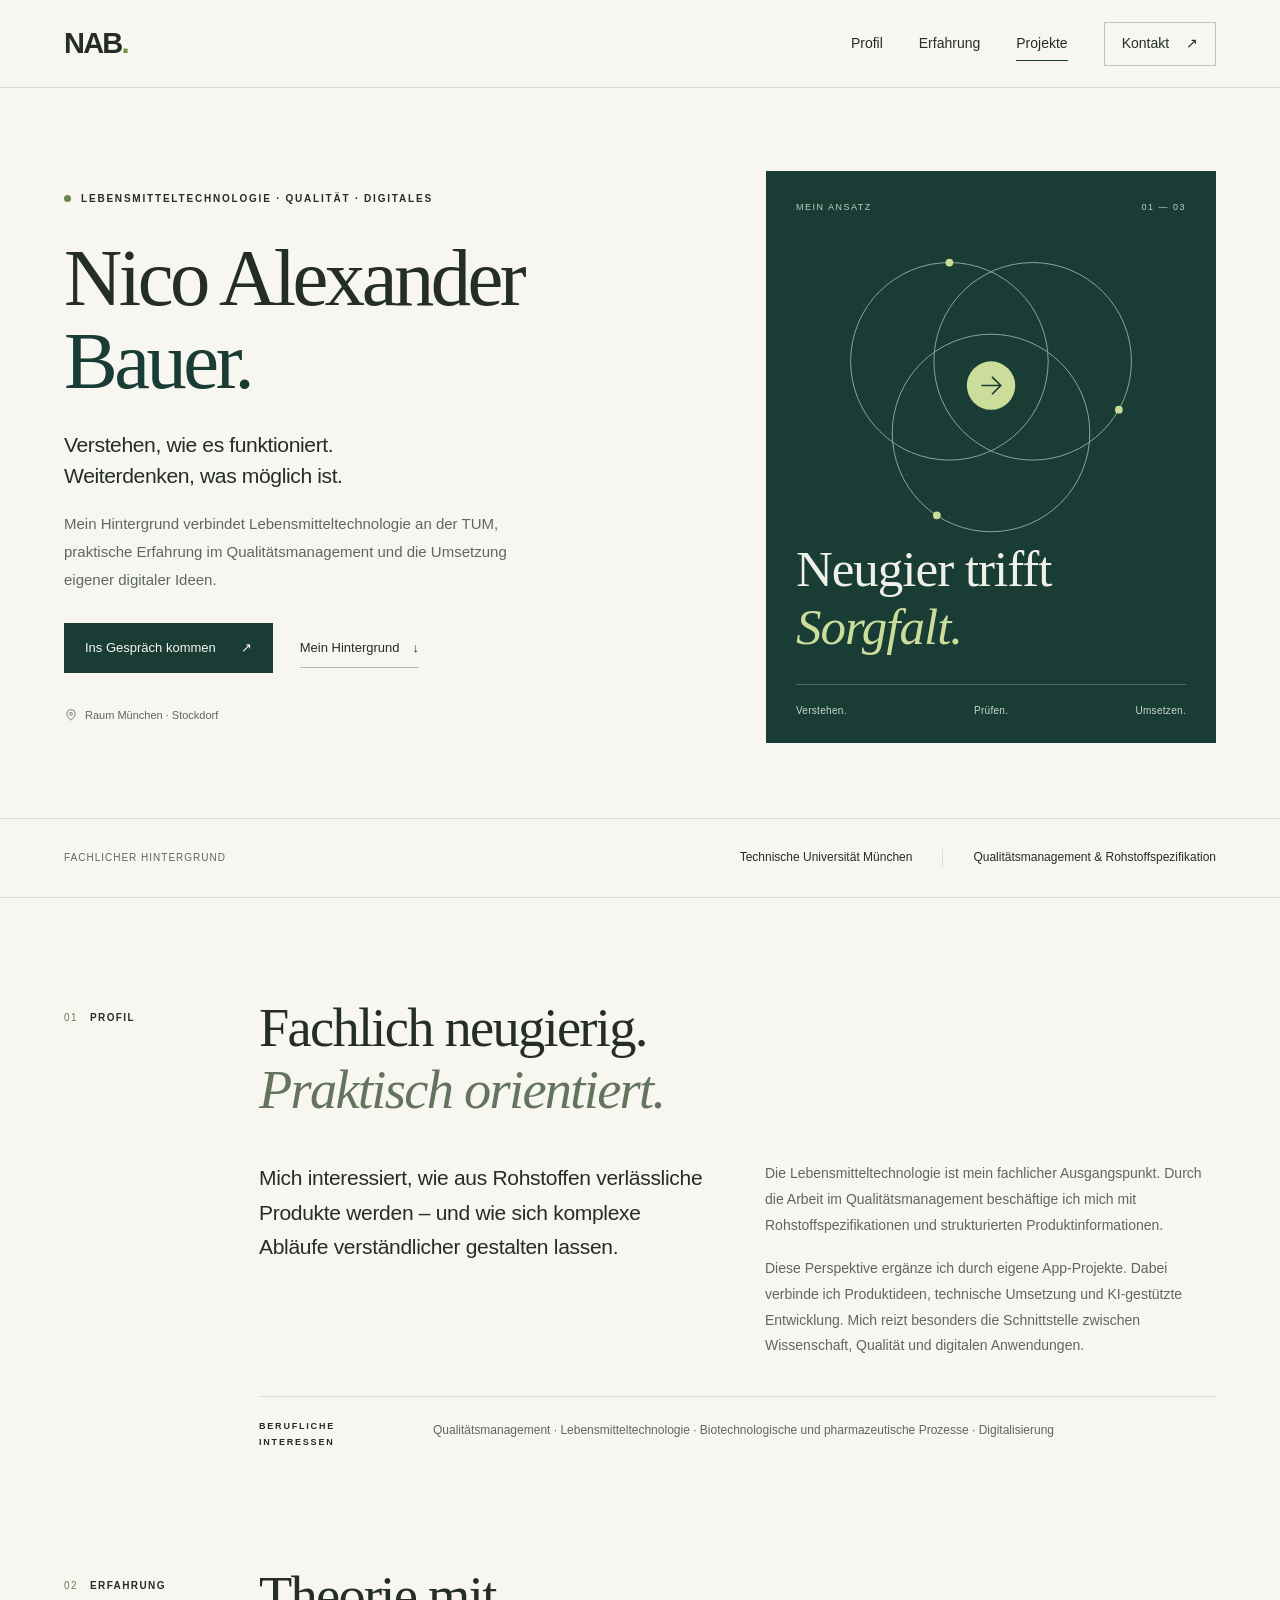
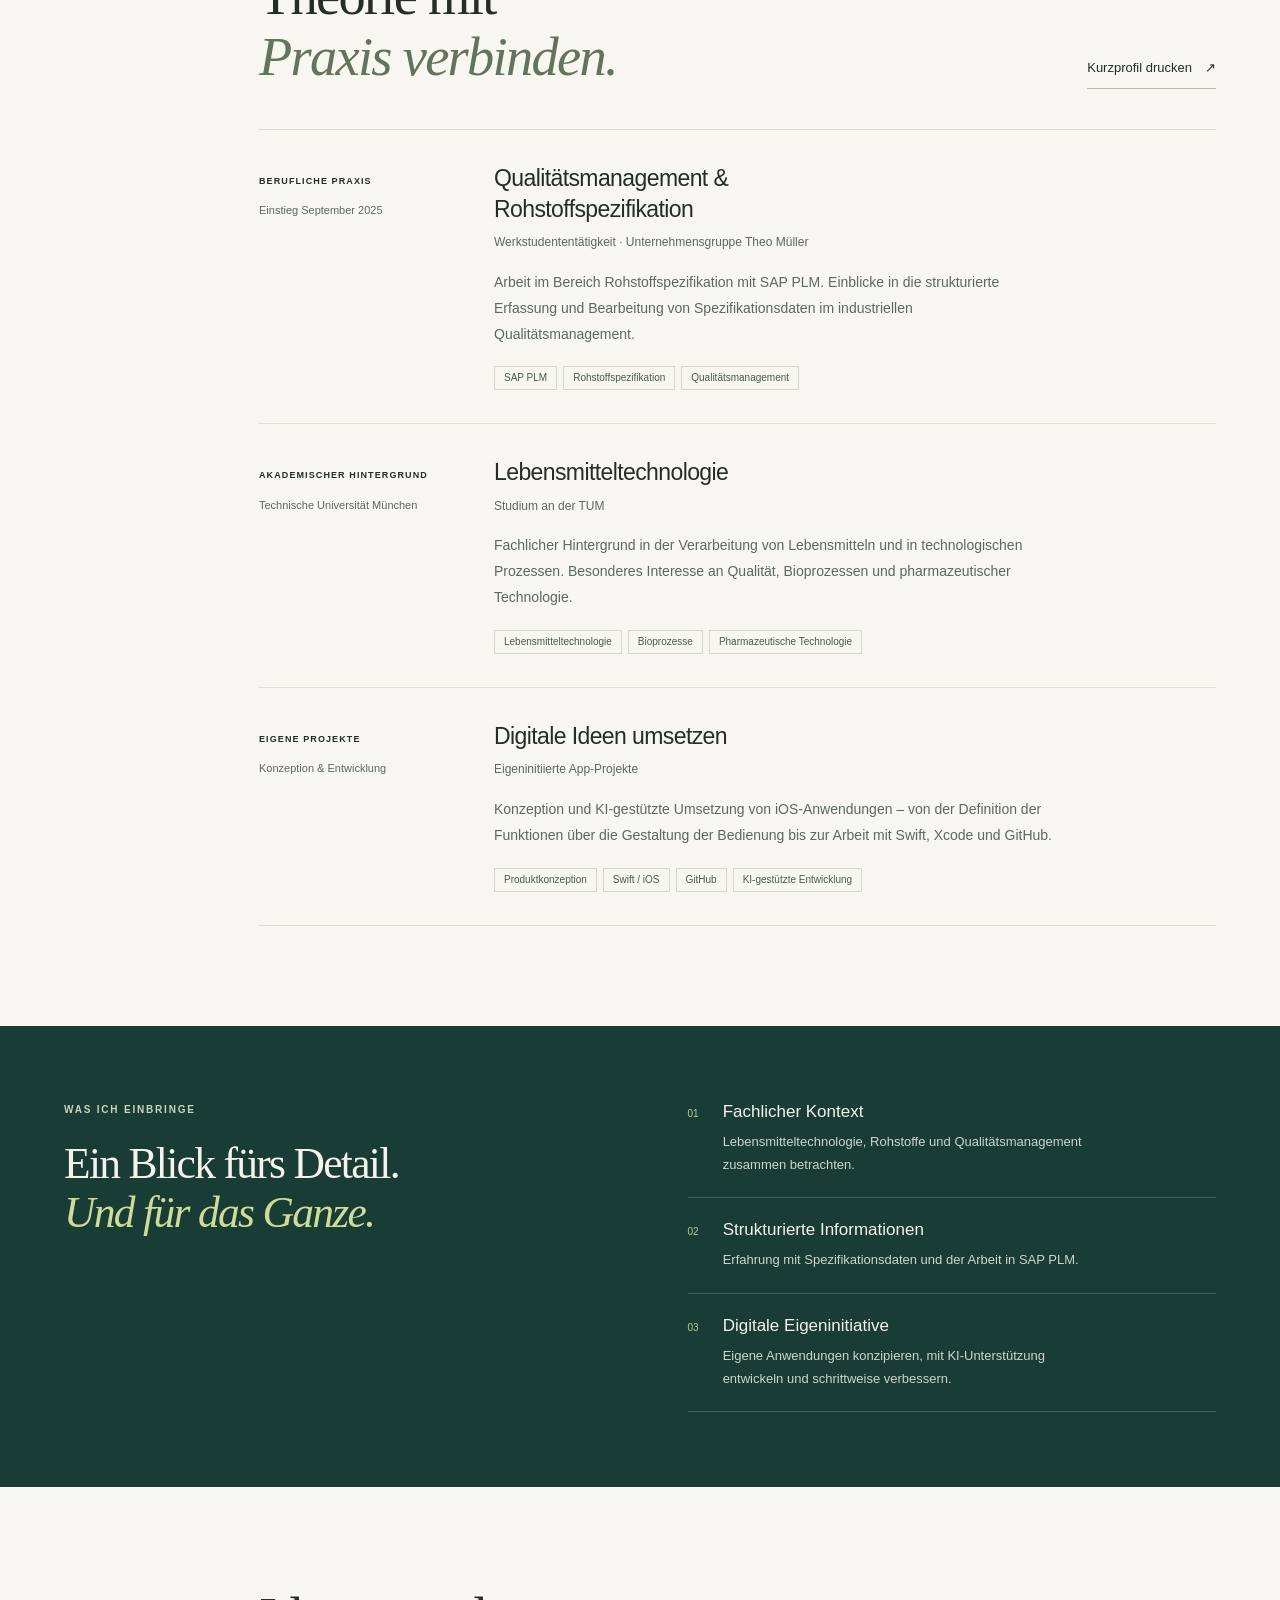
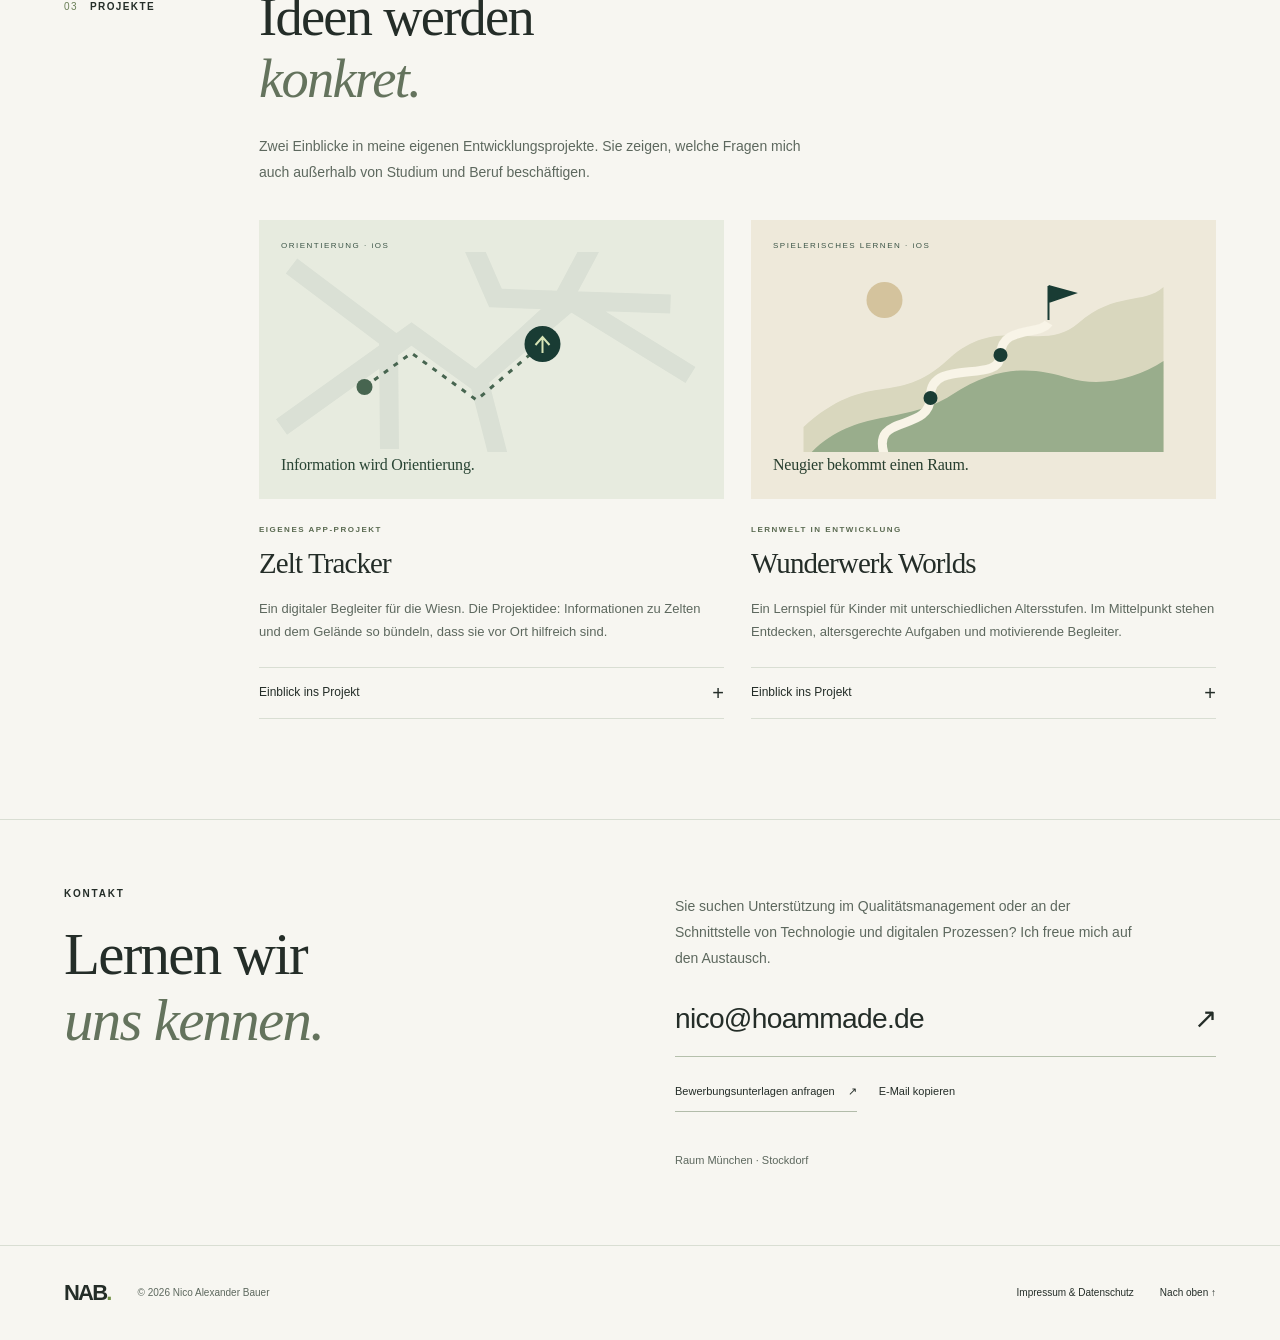
==== index.html @ aa3e0cdb "Publish responsive professional portfolio with custom domain" ====
<!doctype html>
<html lang="de">
<head>
  <meta charset="utf-8">
  <meta name="viewport" content="width=device-width, initial-scale=1">
  <meta name="description" content="Nico Alexander Bauer – Lebensmitteltechnologie, Qualitätsmanagement und digitale Projekte. Berufliches Profil, praktische Erfahrung und Kontakt.">
  <meta name="theme-color" content="#193c34">
  <meta property="og:type" content="website">
  <meta property="og:locale" content="de_DE">
  <meta property="og:title" content="Nico Alexander Bauer | Profil & Projekte">
  <meta property="og:description" content="Lebensmitteltechnologie. Qualität. Digitales. Lernen Sie meinen fachlichen Hintergrund und meine eigenen Projekte kennen.">
  <link rel="canonical" href="https://nico-alexander-bauer.de/">
  <meta property="og:url" content="https://nico-alexander-bauer.de/">
  <meta name="referrer" content="strict-origin-when-cross-origin">
  <title>Nico Alexander Bauer | Profil & Projekte</title>
  <link rel="icon" href="assets/favicon.svg" type="image/svg+xml">
  <link rel="stylesheet" href="styles.css">
  <script src="script.js" defer></script>
</head>
<body>
  <a class="skip-link" href="#inhalt">Zum Inhalt</a>
  <header class="site-header">
    <div class="header-inner wrap">
      <a class="wordmark" href="#start" aria-label="Nico Alexander Bauer – Startseite">NAB<span aria-hidden="true">.</span></a>
      <button class="menu-toggle" type="button" aria-expanded="false" aria-controls="navigation" hidden>Menü <span aria-hidden="true">+</span></button>
      <nav id="navigation" aria-label="Hauptnavigation">
        <a href="#profil">Profil</a>
        <a href="#erfahrung">Erfahrung</a>
        <a href="#projekte">Projekte</a>
        <a class="nav-contact" href="#kontakt">Kontakt <span aria-hidden="true">↗</span></a>
      </nav>
    </div>
  </header>

  <main id="inhalt">
    <section id="start" class="hero wrap" aria-labelledby="hero-title">
      <div class="hero-copy">
        <p class="eyebrow"><span class="status-dot" aria-hidden="true"></span> Lebensmitteltechnologie · Qualität · Digitales</p>
        <h1 id="hero-title">Nico Alexander<br><span>Bauer.</span></h1>
        <p class="hero-lead">Verstehen, wie es funktioniert.<br> Weiterdenken, was möglich ist.</p>
        <p class="hero-description">Mein Hintergrund verbindet Lebensmitteltechnologie an der TUM, praktische Erfahrung im Qualitätsmanagement und die Umsetzung eigener digitaler Ideen.</p>
        <div class="actions">
          <a class="button button-primary" href="#kontakt">Ins Gespräch kommen <span aria-hidden="true">↗</span></a>
          <a class="text-link" href="#erfahrung">Mein Hintergrund <span aria-hidden="true">↓</span></a>
        </div>
        <p class="location"><svg viewBox="0 0 24 24" aria-hidden="true"><path d="M19 10c0 5-7 11-7 11S5 15 5 10a7 7 0 1 1 14 0Z"/><circle cx="12" cy="10" r="2.4"/></svg> Raum München · Stockdorf</p>
      </div>
      <aside class="hero-art" aria-label="Mein Ansatz: verstehen, prüfen, umsetzen">
        <div class="art-top"><span>MEIN ANSATZ</span><span aria-hidden="true">01 — 03</span></div>
        <svg class="orbital" viewBox="0 0 440 360" aria-hidden="true" focusable="false">
          <defs><pattern id="dots" width="22" height="22" patternUnits="userSpaceOnUse"><circle cx="1" cy="1" r=".8" fill="#668076" opacity=".4"/></pattern></defs>
          <rect width="440" height="360" fill="url(#dots)"/>
          <g fill="none" stroke="#8ea99d" stroke-width="1">
            <circle cx="177" cy="148" r="102"/>
            <circle cx="263" cy="148" r="102"/>
            <circle cx="220" cy="222" r="102"/>
          </g>
          <circle cx="220" cy="173" r="25" fill="#cbdc9b"/>
          <path d="M210 173h20m-9-9 9 9-9 9" fill="none" stroke="#193c34" stroke-width="1.7"/>
          <g fill="#cbdc9b"><circle cx="177" cy="46" r="4"/><circle cx="352" cy="198" r="4"/><circle cx="164" cy="307" r="4"/></g>
        </svg>
        <div class="art-title">Neugier trifft<br><em>Sorgfalt.</em></div>
        <div class="art-bottom"><span>Verstehen.</span><span>Prüfen.</span><span>Umsetzen.</span></div>
      </aside>
    </section>

    <div class="context-band">
      <div class="wrap context-inner"><span>Fachlicher Hintergrund</span><p>Technische Universität München</p><span class="band-divider" aria-hidden="true"></span><p>Qualitätsmanagement & Rohstoffspezifikation</p></div>
    </div>

    <section id="profil" class="section wrap profile-section" aria-labelledby="profile-title">
      <div class="section-marker"><span class="section-number">01</span><p>PROFIL</p></div>
      <div class="section-body">
        <h2 id="profile-title">Fachlich neugierig.<br><span class="muted-serif">Praktisch orientiert.</span></h2>
        <div class="profile-columns">
          <p class="large-copy">Mich interessiert, wie aus Rohstoffen verlässliche Produkte werden – und wie sich komplexe Abläufe verständlicher gestalten lassen.</p>
          <div class="body-copy"><p>Die Lebensmitteltechnologie ist mein fachlicher Ausgangspunkt. Durch die Arbeit im Qualitätsmanagement beschäftige ich mich mit Rohstoffspezifikationen und strukturierten Produktinformationen.</p><p>Diese Perspektive ergänze ich durch eigene App-Projekte. Dabei verbinde ich Produktideen, technische Umsetzung und KI-gestützte Entwicklung. Mich reizt besonders die Schnittstelle zwischen Wissenschaft, Qualität und digitalen Anwendungen.</p></div>
        </div>
        <div class="focus-note"><span class="small-label">BERUFLICHE INTERESSEN</span><p>Qualitätsmanagement · Lebensmitteltechnologie · Biotechnologische und pharmazeutische Prozesse · Digitalisierung</p></div>
      </div>
    </section>

    <section id="erfahrung" class="section wrap experience-section" aria-labelledby="experience-title">
      <div class="section-marker"><span class="section-number">02</span><p>ERFAHRUNG</p></div>
      <div class="section-body">
        <div class="section-heading"><h2 id="experience-title">Theorie mit<br><span class="muted-serif">Praxis verbinden.</span></h2><button class="text-link print-trigger" type="button" hidden>Kurzprofil drucken <span aria-hidden="true">↗</span></button></div>
        <div class="experience-list">
          <article class="experience-item">
            <div class="experience-meta"><span class="small-label">BERUFLICHE PRAXIS</span><p>Einstieg September 2025</p></div>
            <div><h3>Qualitätsmanagement &<br class="desktop-break"> Rohstoffspezifikation</h3><p class="organization">Werkstudententätigkeit · Unternehmensgruppe Theo Müller</p><p class="item-copy">Arbeit im Bereich Rohstoffspezifikation mit SAP PLM. Einblicke in die strukturierte Erfassung und Bearbeitung von Spezifikationsdaten im industriellen Qualitätsmanagement.</p><div class="tags"><span>SAP PLM</span><span>Rohstoffspezifikation</span><span>Qualitätsmanagement</span></div></div>
          </article>
          <article class="experience-item">
            <div class="experience-meta"><span class="small-label">AKADEMISCHER HINTERGRUND</span><p>Technische Universität München</p></div>
            <div><h3>Lebensmitteltechnologie</h3><p class="organization">Studium an der TUM</p><p class="item-copy">Fachlicher Hintergrund in der Verarbeitung von Lebensmitteln und in technologischen Prozessen. Besonderes Interesse an Qualität, Bioprozessen und pharmazeutischer Technologie.</p><div class="tags"><span>Lebensmitteltechnologie</span><span>Bioprozesse</span><span>Pharmazeutische Technologie</span></div></div>
          </article>
          <article class="experience-item">
            <div class="experience-meta"><span class="small-label">EIGENE PROJEKTE</span><p>Konzeption & Entwicklung</p></div>
            <div><h3>Digitale Ideen umsetzen</h3><p class="organization">Eigeninitiierte App-Projekte</p><p class="item-copy">Konzeption und KI-gestützte Umsetzung von iOS-Anwendungen – von der Definition der Funktionen über die Gestaltung der Bedienung bis zur Arbeit mit Swift, Xcode und GitHub.</p><div class="tags"><span>Produktkonzeption</span><span>Swift / iOS</span><span>GitHub</span><span>KI-gestützte Entwicklung</span></div></div>
          </article>
        </div>
      </div>
    </section>

    <section class="skills-section" aria-labelledby="skills-title">
      <div class="wrap skills-layout">
        <div><p class="eyebrow light-eyebrow">WAS ICH EINBRINGE</p><h2 id="skills-title">Ein Blick fürs Detail.<br><em>Und für das Ganze.</em></h2></div>
        <div class="skills-list">
          <article><span aria-hidden="true">01</span><div><h3>Fachlicher Kontext</h3><p>Lebensmitteltechnologie, Rohstoffe und Qualitätsmanagement zusammen betrachten.</p></div></article>
          <article><span aria-hidden="true">02</span><div><h3>Strukturierte Informationen</h3><p>Erfahrung mit Spezifikationsdaten und der Arbeit in SAP PLM.</p></div></article>
          <article><span aria-hidden="true">03</span><div><h3>Digitale Eigeninitiative</h3><p>Eigene Anwendungen konzipieren, mit KI-Unterstützung entwickeln und schrittweise verbessern.</p></div></article>
        </div>
      </div>
    </section>

    <section id="projekte" class="section wrap projects-section" aria-labelledby="projects-title">
      <div class="section-marker"><span class="section-number">03</span><p>PROJEKTE</p></div>
      <div class="section-body">
        <h2 id="projects-title">Ideen werden<br><span class="muted-serif">konkret.</span></h2>
        <p class="section-intro">Zwei Einblicke in meine eigenen Entwicklungsprojekte. Sie zeigen, welche Fragen mich auch außerhalb von Studium und Beruf beschäftigen.</p>
        <div class="project-grid">
          <article class="project-card">
            <div class="project-visual wiesn-visual" aria-hidden="true"><div class="visual-label">ORIENTIERUNG · iOS</div><svg viewBox="0 0 360 200" focusable="false"><path d="M-30 175 100 82l65 47 94-80 120 74M-20 14l97 73 1 110M153-25l31 71 175 6M192 224l-25-97 82-75 32-60" fill="none" stroke="#dae0d5" stroke-width="19"/><path d="m53 135 47-34 65 47 66-56" fill="none" stroke="#476550" stroke-width="3" stroke-dasharray="5 7"/><circle cx="53" cy="135" r="8" fill="#476550"/><circle cx="231" cy="92" r="18" fill="#193c34"/><path d="m224 93 7-8 7 8m-7-8v16" fill="none" stroke="#d7e4b6" stroke-width="2"/></svg><span class="visual-caption">Information wird Orientierung.</span></div>
            <div class="project-copy"><p class="small-label">EIGENES APP-PROJEKT</p><h3>Zelt Tracker</h3><p>Ein digitaler Begleiter für die Wiesn. Die Projektidee: Informationen zu Zelten und dem Gelände so bündeln, dass sie vor Ort hilfreich sind.</p><details><summary>Einblick ins Projekt <span aria-hidden="true">+</span></summary><div class="detail-copy"><p><strong>Fragestellung</strong>Wie lassen sich viele ortsbezogene Informationen in einer verständlichen mobilen Oberfläche zusammenführen?</p><p><strong>Mein Beitrag</strong>Produktidee, Funktionskonzeption und KI-gestützte iOS-Entwicklung.</p><p><strong>Schwerpunkte</strong>Informationsstruktur, Karten und nutzerorientierte Bedienung.</p></div></details></div>
          </article>
          <article class="project-card">
            <div class="project-visual worlds-visual" aria-hidden="true"><div class="visual-label">SPIELERISCHES LERNEN · iOS</div><svg viewBox="0 0 360 200" focusable="false"><path d="M0 175C65 116 92 156 144 108s94-5 131-37 65-18 85-36v165H0Z" fill="#d9d7be"/><path d="M0 209c47-56 99-34 148-66s84-27 117-17 69 0 95-17v100Z" fill="#99ad8c"/><path d="M82 206c-18-47 45-23 45-62s70-11 70-41 40-19 48-32" fill="none" stroke="#f8f4e7" stroke-width="9"/><circle cx="127" cy="146" r="7" fill="#193c34"/><circle cx="197" cy="103" r="7" fill="#193c34"/><path d="M245 68V34m0 0 26 7-26 9" fill="#193c34" stroke="#193c34" stroke-width="2"/><circle cx="81" cy="48" r="18" fill="#c3aa75" opacity=".6"/></svg><span class="visual-caption">Neugier bekommt einen Raum.</span></div>
            <div class="project-copy"><p class="small-label">LERNWELT IN ENTWICKLUNG</p><h3>Wunderwerk Worlds</h3><p>Ein Lernspiel für Kinder mit unterschiedlichen Altersstufen. Im Mittelpunkt stehen Entdecken, altersgerechte Aufgaben und motivierende Begleiter.</p><details><summary>Einblick ins Projekt <span aria-hidden="true">+</span></summary><div class="detail-copy"><p><strong>Fragestellung</strong>Wie kann ein digitales Spiel unterschiedliche Lernniveaus berücksichtigen und zum eigenständigen Entdecken anregen?</p><p><strong>Mein Beitrag</strong>Konzeption von Lernwelten und Funktionen sowie KI-gestützte technische Umsetzung.</p><p><strong>Schwerpunkte</strong>Altersvarianten, Spielführung und die Verbindung von Lernen und Interaktion.</p></div></details></div>
          </article>
        </div>
      </div>
    </section>

    <section id="kontakt" class="contact-section wrap" aria-labelledby="contact-title">
      <div class="contact-heading"><p class="eyebrow">KONTAKT</p><h2 id="contact-title">Lernen wir<br><span class="muted-serif">uns kennen.</span></h2></div>
      <div class="contact-copy"><p>Sie suchen Unterstützung im Qualitätsmanagement oder an der Schnittstelle von Technologie und digitalen Prozessen? Ich freue mich auf den Austausch.</p><a class="email-link" href="mailto:nico@hoammade.de">nico@hoammade.de <span aria-hidden="true">↗</span></a><div class="contact-actions"><a class="text-link" href="mailto:nico@hoammade.de?subject=Anfrage%20Bewerbungsunterlagen">Bewerbungsunterlagen anfragen <span aria-hidden="true">↗</span></a><button class="copy-email text-link" type="button" hidden>E-Mail kopieren</button></div><p id="copy-status" class="copy-status" role="status" aria-live="polite"></p><p class="contact-location">Raum München · Stockdorf</p></div>
    </section>
  </main>
  <footer class="site-footer wrap"><a class="wordmark" href="#start" aria-label="Zurück zum Anfang">NAB<span aria-hidden="true">.</span></a><p>© 2026 Nico Alexander Bauer</p><div><a href="kontakt-datenschutz.html">Impressum & Datenschutz</a><a href="#start">Nach oben ↑</a></div></footer>
</body>
</html>
---- styles.css ----
@charset "UTF-8";
:root{--paper:#f7f6f1;--ink:#242d28;--muted:#5d685e;--green:#193c34;--accent:#cbdc9b;--line:#d9ded3;--serif:Georgia,'Times New Roman',serif;--sans:-apple-system,BlinkMacSystemFont,'Segoe UI',Arial,sans-serif;--gutter:clamp(22px,5vw,80px)}
*{box-sizing:border-box}html{scroll-behavior:smooth;scroll-padding-top:105px}body{margin:0;background:var(--paper);color:var(--ink);font-family:var(--sans);line-height:1.65;-webkit-font-smoothing:antialiased}::selection{background:var(--accent);color:var(--green)}a{color:inherit;text-decoration:none}button{font:inherit;color:inherit}button,a,summary{-webkit-tap-highlight-color:transparent}button{cursor:pointer}svg{display:block}p,h1,h2,h3{margin:0}h1,h2,h3{font-weight:400}a:focus-visible,button:focus-visible,summary:focus-visible{outline:3px solid #718c44;outline-offset:6px}button[hidden],[hidden]{display:none!important}.wrap{width:100%;max-width:1360px;margin-inline:auto;padding-inline:var(--gutter)}.skip-link{position:fixed;top:12px;left:12px;z-index:50;background:var(--green);color:white;padding:12px 20px;transform:translateY(-150%)}.skip-link:focus{transform:translateY(0)}.site-header{position:sticky;top:0;z-index:10;background:rgba(247,246,241,.97);border-bottom:1px solid var(--line)}.header-inner{display:flex;justify-content:space-between;align-items:center;min-height:87px;gap:32px}.wordmark{font-size:29px;font-weight:750;letter-spacing:-1.8px;line-height:1}.wordmark span{color:#729145}nav{display:flex;gap:36px;align-items:center;font-size:14px}nav a{padding-block:12px;position:relative}nav a:not(.nav-contact)::after{content:'';position:absolute;bottom:6px;left:0;width:0;height:1px;background:var(--green);transition:width .2s}nav a:hover::after,nav a[aria-current="location"]::after{width:100%}.nav-contact{border:1px solid #bbc6b7;padding:9px 17px;min-height:44px}.nav-contact span{margin-left:13px}.nav-contact:hover{background:#e8ecdf}.menu-toggle{display:none;background:none;border:1px solid var(--line);padding:8px 14px;min-height:44px}.hero{display:grid;grid-template-columns:1.25fr .9fr;align-items:center;gap:clamp(35px,6vw,100px);padding-block:83px 75px}.eyebrow,.small-label{font-size:10px;letter-spacing:1.8px;line-height:1.7;font-weight:600}.eyebrow{display:flex;align-items:center;gap:10px;text-transform:uppercase}.status-dot{width:7px;height:7px;background:#6c864e;border-radius:50%;flex-shrink:0}h1{font-family:var(--serif);font-size:clamp(57px,6.3vw,86px);line-height:1.02;letter-spacing:-3.5px;margin-top:30px}h1>span{color:var(--green)}.hero-lead{font-size:clamp(19px,1.65vw,23px);font-weight:500;line-height:1.5;margin-top:27px;letter-spacing:-.4px}.hero-description{max-width:465px;font-size:15px;line-height:1.85;color:var(--muted);margin-top:18px}.actions{display:flex;align-items:center;gap:27px;flex-wrap:wrap;margin-top:30px}.button{min-height:49px;display:inline-flex;align-items:center;justify-content:space-between;gap:25px;padding:13px 20px;font-size:13px;font-weight:500;transition:background .2s}.button-primary{background:var(--green);color:var(--paper);border:1px solid var(--green)}.button-primary:hover{background:#295247}.text-link{display:inline-flex;align-items:center;gap:13px;border:0;border-bottom:1px solid #b2bcaa;background:none;padding:8px 0;font-size:13px;line-height:1.55;text-align:left;min-height:40px}.text-link:hover{border-color:var(--green)}.location{font-size:11px;color:var(--muted);display:flex;gap:7px;align-items:center;margin-top:33px}.location svg{width:14px;height:14px;fill:none;stroke:currentColor;stroke-width:1.4}.hero-art{background:var(--green);color:#eff0e7;min-height:510px;position:relative;padding:29px 30px 24px;overflow:hidden}.art-top,.art-bottom{display:flex;justify-content:space-between;font-size:9px;letter-spacing:1.5px}.art-top{color:#c4d1c4}.orbital{width:calc(100% + 36px);margin:3px -18px -25px}.art-title{font-family:var(--serif);font-size:clamp(36px,4vw,51px);line-height:1.13;letter-spacing:-1px;position:relative}.art-title em{font-weight:400;color:var(--accent)}.art-bottom{border-top:1px solid #547064;margin-top:27px;padding-top:18px;letter-spacing:.3px;font-size:10px;color:#ccd8cb}.context-band{border-block:1px solid var(--line)}.context-inner{display:flex;align-items:center;gap:30px;min-height:78px;font-size:12px}.context-inner>span:first-child{font-size:10px;text-transform:uppercase;letter-spacing:1px;color:var(--muted);margin-right:auto}.context-inner>p{font-weight:500}.band-divider{width:1px;height:18px;background:var(--line)}.section{display:grid;grid-template-columns:160px 1fr;gap:35px;padding-block:100px}.section-marker{display:flex;align-items:flex-start;gap:12px;font-size:10px;letter-spacing:1.4px;padding-top:12px}.section-number{color:#6a7f57}.section-marker p{font-weight:600}h2{font-family:var(--serif);font-size:clamp(36px,4.25vw,55px);line-height:1.13;letter-spacing:-1.7px}.muted-serif{color:#64735d;font-style:italic}.profile-columns{display:grid;grid-template-columns:1fr 1fr;gap:55px;margin-top:40px}.large-copy{font-size:21px;line-height:1.65;letter-spacing:-.3px}.body-copy,.item-copy{color:var(--muted);font-size:14px;line-height:1.85}.body-copy p+p{margin-top:17px}.focus-note{border-top:1px solid var(--line);margin-top:37px;padding-top:22px;display:grid;grid-template-columns:150px 1fr;gap:24px}.focus-note .small-label{font-size:9px}.focus-note>p{color:var(--muted);font-size:12px;line-height:1.9}.experience-section{padding-top:16px}.section-heading{display:flex;align-items:flex-end;justify-content:space-between;gap:25px}.print-trigger{flex-shrink:0}.experience-list{margin-top:40px;border-top:1px solid var(--line)}.experience-item{display:grid;grid-template-columns:200px 1fr;gap:35px;border-bottom:1px solid var(--line);padding:33px 0}.experience-meta{padding-top:3px}.experience-meta .small-label{font-size:9px;letter-spacing:1.1px}.experience-meta>p{font-size:11px;color:var(--muted);margin-top:9px;line-height:1.8;max-width:180px}h3{font-size:23px;letter-spacing:-.6px;line-height:1.35}.organization{font-size:12px;margin-top:8px;color:var(--muted)}.item-copy{margin-top:17px;max-width:560px}.tags{display:flex;flex-wrap:wrap;gap:6px;margin-top:19px}.tags>span{font-size:10px;padding:3px 9px;border:1px solid #d3dacb;color:#485c46;line-height:1.6}.skills-section{background:var(--green);color:#f4f3ec;padding-block:75px}.skills-layout{display:grid;grid-template-columns:1fr 1fr;gap:95px;align-items:start}.light-eyebrow{color:#c8d4be}.skills-section h2{font-size:clamp(32px,3.4vw,45px);margin-top:21px}.skills-section h2 em{color:var(--accent)}.skills-list article{display:flex;gap:24px;padding:21px 0;border-bottom:1px solid #456358}.skills-list article:first-child{padding-top:0}.skills-list article>span{font-size:10px;color:#b7cba0;padding-top:5px}.skills-list h3{font-size:17px;letter-spacing:0}.skills-list p{color:#ccd6cc;font-size:13px;line-height:1.8;margin-top:6px;max-width:380px}.section-intro{max-width:560px;color:var(--muted);font-size:14px;margin-top:24px;line-height:1.8}.project-grid{display:grid;grid-template-columns:1fr 1fr;gap:27px;margin-top:35px;align-items:start}.project-card{min-width:0}.project-visual{position:relative;min-height:262px;overflow:hidden;background:#e7ebdf;padding-top:19px}.visual-label{font-size:8px;letter-spacing:1.5px;color:#3c5547;margin-inline:22px}.project-visual svg{width:100%;height:200px}.visual-caption{display:block;font-family:var(--serif);font-size:16px;letter-spacing:-.2px;margin:0 22px 21px;color:#294534;position:relative}.worlds-visual{background:#eee9da}.worlds-visual .visual-caption{color:#273e2e}.project-copy{padding-top:24px}.project-copy .small-label{font-size:8px;letter-spacing:1.5px;color:#5a6a51}.project-copy h3{font-family:var(--serif);font-size:29px;letter-spacing:-.9px;margin-top:7px}.project-copy>p:not(.small-label){font-size:13px;color:var(--muted);line-height:1.8;margin-top:14px}.project-copy details{margin-top:23px;border-block:1px solid var(--line)}summary{display:flex;align-items:center;justify-content:space-between;gap:14px;padding:15px 0;font-size:12px;cursor:pointer;list-style:none;min-height:49px}summary::-webkit-details-marker{display:none}summary span{font-size:20px;font-weight:300;line-height:1}details[open] summary span{transform:rotate(45deg)}.detail-copy{font-size:12px;color:var(--muted);line-height:1.8;padding:1px 0 17px}.detail-copy p+p{margin-top:13px}.detail-copy strong{display:block;color:var(--ink);font-weight:500}.contact-section{display:grid;grid-template-columns:1fr 1fr;gap:70px;padding-block:65px 76px;border-top:1px solid var(--line)}.contact-heading h2{margin-top:20px;font-size:clamp(42px,4.6vw,62px)}.contact-copy{padding-top:9px;min-width:0}.contact-copy>p:first-child{max-width:460px;font-size:14px;color:var(--muted);line-height:1.85}.email-link{display:flex;align-items:center;justify-content:space-between;gap:18px;font-size:clamp(19px,2.2vw,29px);letter-spacing:-.7px;border-bottom:1px solid #b5c0ac;margin-top:25px;padding-bottom:13px;overflow-wrap:anywhere}.email-link:hover{color:#557140}.contact-actions{display:flex;align-items:center;gap:22px;flex-wrap:wrap;margin-top:15px}.contact-actions .text-link{font-size:11px}.copy-email{border-bottom-color:transparent}.copy-status{font-size:11px;color:var(--green);min-height:19px;margin-top:7px}.contact-location{font-size:11px;color:var(--muted);margin-top:13px}.site-footer{border-top:1px solid var(--line);min-height:95px;display:flex;align-items:center;gap:27px}.site-footer .wordmark{font-size:22px}.site-footer>p{font-size:10px;color:var(--muted)}.site-footer>div{display:flex;gap:26px;margin-left:auto;font-size:10px}.site-footer a:not(.wordmark){padding-block:13px}.site-footer a:hover{text-decoration:underline}.legal-page{max-width:840px;margin-inline:auto;padding:70px var(--gutter) 90px}.legal-page .back-link{font-size:13px;display:inline-block;margin-bottom:30px;border-bottom:1px solid var(--line)}.legal-page h1{font-size:clamp(39px,5vw,62px);margin-top:0;letter-spacing:-1.9px}.legal-page h2{font-family:var(--sans);font-size:21px;letter-spacing:-.4px;line-height:1.5;margin-top:38px}.legal-page p,.legal-page li{font-size:14px;color:var(--muted);margin-top:14px;line-height:1.8}.legal-page a:not(.back-link){text-decoration:underline;text-underline-offset:3px;overflow-wrap:anywhere}.legal-page ul{padding-left:20px}.legal-page .legal-date{font-size:11px;margin-top:20px}
@media(min-width:1440px){.hero{padding-block:100px 90px}.hero-art{min-height:550px}.orbital{max-height:325px;margin-bottom:-5px}}
@media(max-width:1050px){.section{grid-template-columns:105px 1fr;gap:25px}.hero{gap:35px;padding-block:60px}.hero-art{min-height:470px;padding-inline:23px}.hero h1{font-size:66px}.hero .eyebrow{font-size:8px;letter-spacing:1.1px}.hero-description{font-size:14px}.actions{gap:18px}.actions .button{font-size:12px;padding-inline:15px;gap:18px}.actions .text-link{font-size:12px}.art-title{margin-top:8px}.profile-columns{gap:32px}.experience-item{grid-template-columns:155px 1fr;gap:25px}.skills-layout{gap:50px}.context-inner{gap:22px}.context-inner>span:first-child{max-width:110px}.contact-section{gap:45px}}
@media(max-width:760px){html{scroll-padding-top:88px}.header-inner{min-height:73px}.wordmark{font-size:26px}nav{gap:20px;font-size:12px}.nav-contact{padding:7px 12px}.hero{grid-template-columns:1fr;gap:36px;padding-block:43px}.hero h1{font-size:clamp(54px,10vw,76px);letter-spacing:-2.6px;margin-top:26px}.hero .eyebrow{font-size:9px;letter-spacing:1.3px}.hero-description{max-width:540px}.hero-art{min-height:0;padding:24px 26px 22px;display:grid;grid-template-columns:1fr 1fr;grid-template-areas:'top top' 'title graphic' 'bottom bottom';column-gap:20px;align-items:center}.art-top{grid-area:top}.orbital{grid-area:graphic;margin:0 -20px 0 0;width:100%;min-width:0;max-height:230px}.art-title{grid-area:title;font-size:clamp(32px,6vw,43px);margin:0}.art-bottom{grid-area:bottom;margin-top:5px}.context-inner{flex-wrap:wrap;gap:7px 14px;padding-block:20px;font-size:11px}.context-inner>span:first-child{flex-basis:100%;max-width:none;margin-bottom:5px;font-size:9px}.context-inner .band-divider{height:14px}.section{grid-template-columns:1fr;gap:21px;padding-block:62px}.section-marker{padding:0;font-size:9px}.section h2{font-size:40px}.profile-columns{gap:24px;margin-top:28px}.large-copy{font-size:19px}.body-copy{font-size:13px}.focus-note{grid-template-columns:1fr;gap:10px;margin-top:28px}.experience-section{padding-top:0}.experience-item{grid-template-columns:155px 1fr;gap:25px}.section-heading{align-items:center}.section-heading .text-link{font-size:11px}.skills-section{padding-block:51px}.skills-layout{grid-template-columns:1fr;gap:35px}.skills-section h2{font-size:36px}.skills-list p{max-width:none}.skills-list article{padding:17px 0}.project-grid{gap:23px}.project-visual{min-height:230px}.project-visual svg{height:170px}.visual-caption{font-size:14px;margin-inline:17px}.visual-label{font-size:7px;margin-inline:17px}.project-copy h3{font-size:26px}.contact-section{padding-block:49px;gap:35px;grid-template-columns:1fr}.contact-heading h2{font-size:48px}.email-link{font-size:27px;max-width:500px}.site-footer{flex-wrap:wrap;gap:12px 21px;padding-block:24px}.site-footer>div{margin-left:auto;gap:20px}.site-footer>p{font-size:9px}}
@media(max-width:520px){.header-inner{flex-wrap:wrap;gap:0}.js .menu-toggle{display:inline-flex;align-items:center;gap:17px}.js nav{display:none}.js nav.is-open{display:flex}nav{flex-basis:100%;justify-content:space-between;gap:15px;padding:0 0 16px}.js nav.is-open{padding-top:8px}.hero .eyebrow{font-size:8px;letter-spacing:1px;gap:7px}.hero h1{font-size:clamp(46px,10.6vw,58px)}.hero-lead{font-size:19px;margin-top:24px}.actions{gap:18px}.hero-description{font-size:14px;line-height:1.8}.hero-art{padding:22px 21px 19px;column-gap:8px}.art-title{font-size:33px}.orbital{width:calc(100% + 12px);margin-right:-12px;height:180px}.art-top{font-size:8px}.art-bottom{font-size:9px}.location{margin-top:25px}.context-inner{gap:7px}.context-inner .band-divider{display:none}.context-inner>p{flex-basis:100%}.profile-columns{grid-template-columns:1fr}.large-copy{font-size:20px}.section h2{font-size:38px}.experience-item{grid-template-columns:1fr;gap:18px;padding-block:28px}.experience-meta{display:flex;justify-content:space-between;gap:20px;align-items:flex-start}.experience-meta .small-label{max-width:150px;font-size:8px}.experience-meta>p{margin-top:0;font-size:10px;max-width:150px;text-align:right}.experience-item h3{font-size:23px}.section-heading{flex-wrap:wrap;gap:13px}.experience-list{margin-top:25px}.desktop-break{display:none}.organization{font-size:11px}.item-copy{font-size:13px}.skills-section h2{font-size:33px}.project-grid{grid-template-columns:1fr;gap:40px}.project-visual{min-height:245px}.project-visual svg{height:185px}.visual-label{font-size:8px}.visual-caption{font-size:16px}.project-copy h3{font-size:30px}.contact-heading h2{font-size:45px}.email-link{font-size:clamp(21px,5.4vw,27px)}.contact-actions{gap:10px 22px}.site-footer>div{flex-basis:100%;margin-left:0;justify-content:space-between}.legal-page{padding-top:40px}.legal-page h1{font-size:39px}.legal-page h2{font-size:20px}}
@media(prefers-reduced-motion:reduce){html{scroll-behavior:auto}*,*::before,*::after{transition:none!important;animation:none!important}}
@media print{@page{size:A4;margin:14mm}html{scroll-behavior:auto}body{background:white;color:#151f1a;font-size:10pt}.site-header,.hero-art,.context-band,.actions,.section-marker,.skills-section,.projects-section,.print-trigger,.copy-email,.copy-status,.contact-actions,.site-footer,.skip-link{display:none!important}.wrap{max-width:none;padding:0}.hero{display:block;padding:0 0 6mm}.eyebrow{font-size:7pt}.hero h1{font-size:32pt;line-height:1.05;margin-top:4mm;letter-spacing:-1pt}.hero h1 br{display:none}.hero h1>span{margin-left:8pt}.hero-lead{font-size:13pt;margin-top:4mm}.hero-lead br{display:none}.hero-description{font-size:9pt;max-width:none;line-height:1.5;margin-top:2mm}.location{font-size:8pt;margin-top:3mm}.section{display:block;padding:4mm 0}.section h2{font-size:18pt;line-height:1.2;letter-spacing:-.5pt}.section h2 br{display:none}.section h2 .muted-serif{margin-left:4pt}.profile-columns{display:block;margin-top:3mm}.large-copy{font-size:10pt;line-height:1.5}.body-copy,.focus-note{display:none}.experience-list{margin-top:4mm}.experience-item{grid-template-columns:38mm 1fr;gap:7mm;padding:4mm 0;break-inside:avoid}.experience-meta .small-label{font-size:6pt}.experience-meta>p,.organization{font-size:8pt}.experience-item h3{font-size:13pt;line-height:1.25}.item-copy{font-size:8.5pt;line-height:1.5;margin-top:2mm}.tags{margin-top:2mm;gap:4px}.tags>span{font-size:6.5pt;padding:1px 5px}.desktop-break{display:none}.contact-section{display:block;padding:5mm 0 0;border-top:0}.contact-heading{display:none}.contact-copy{padding:0}.contact-copy>p:first-child,.contact-location{display:none}.email-link{display:inline;font-size:12pt;margin:0;padding:0;border:0}.email-link span{display:none}.legal-page{max-width:none;padding:0}.legal-page .back-link{display:none}.legal-page h1{font-size:24pt}.legal-page h2{font-size:14pt;margin-top:6mm}.legal-page p,.legal-page li{font-size:10pt}}
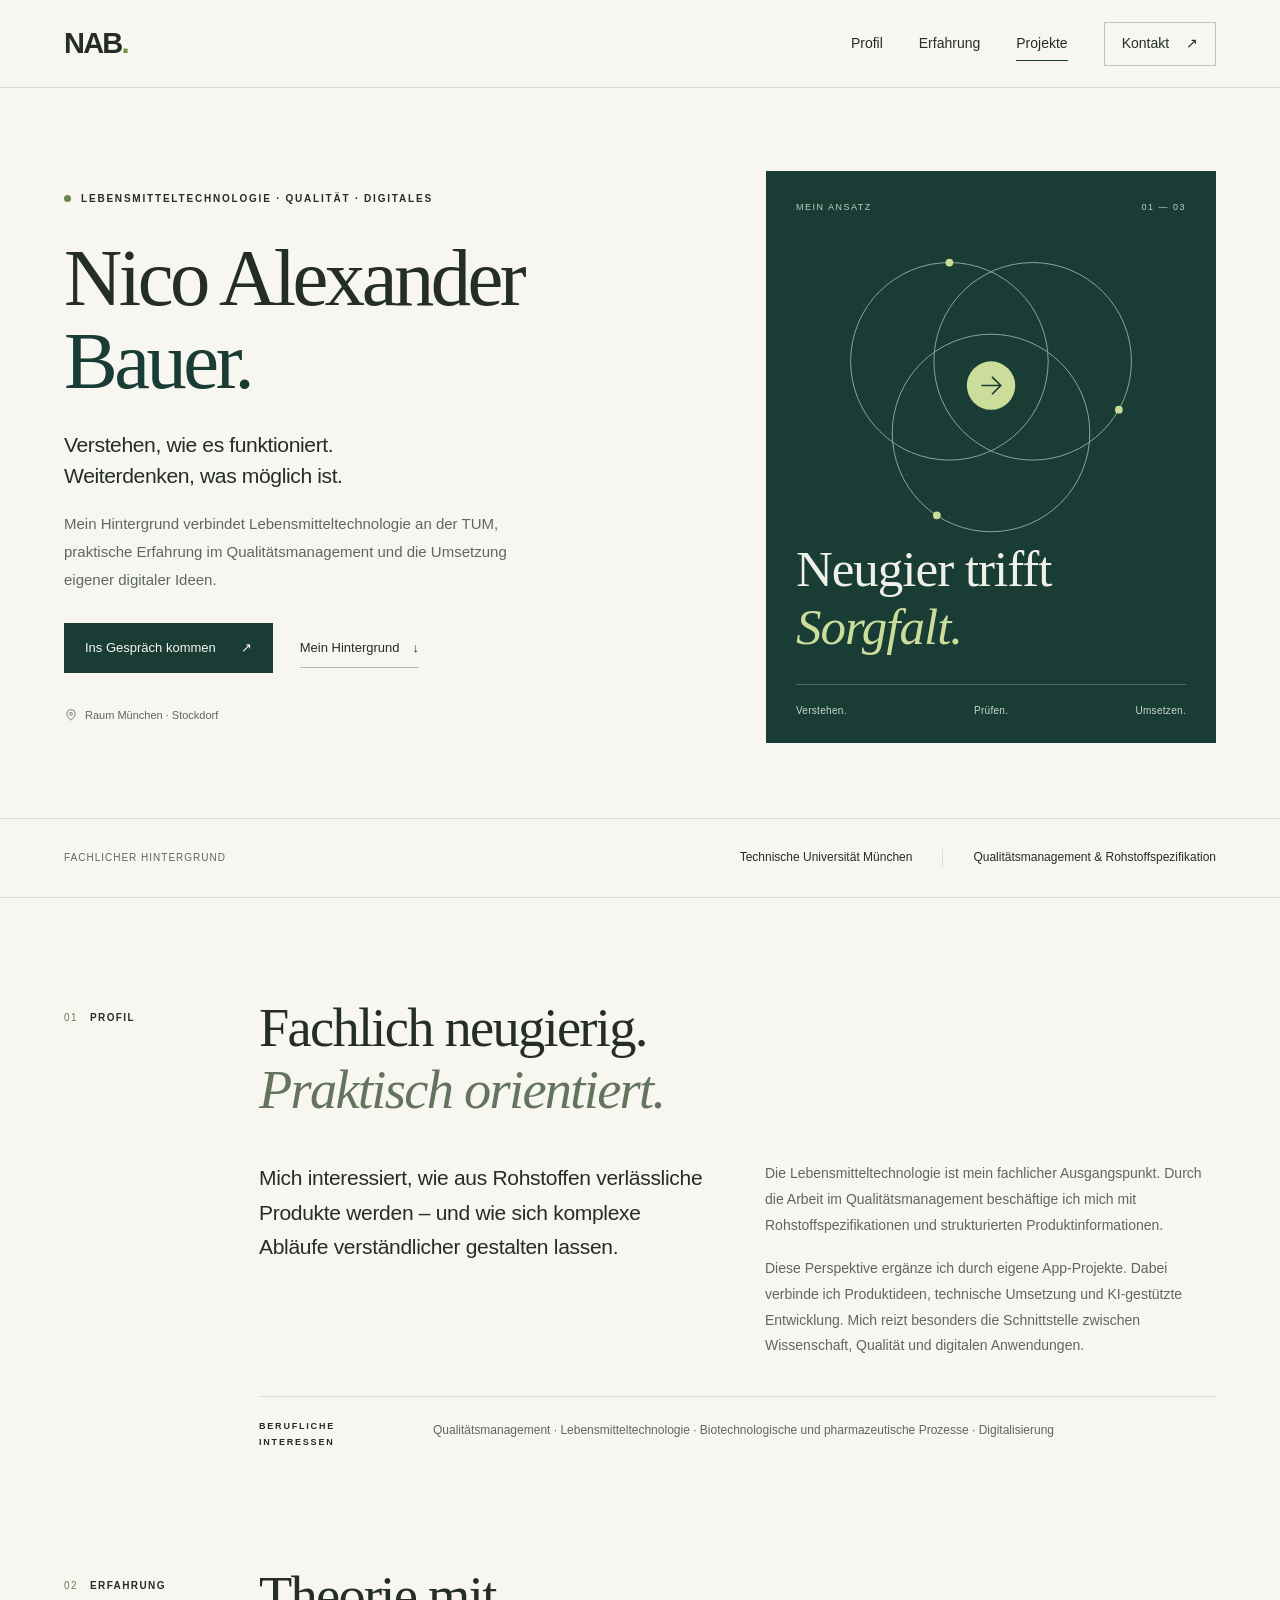
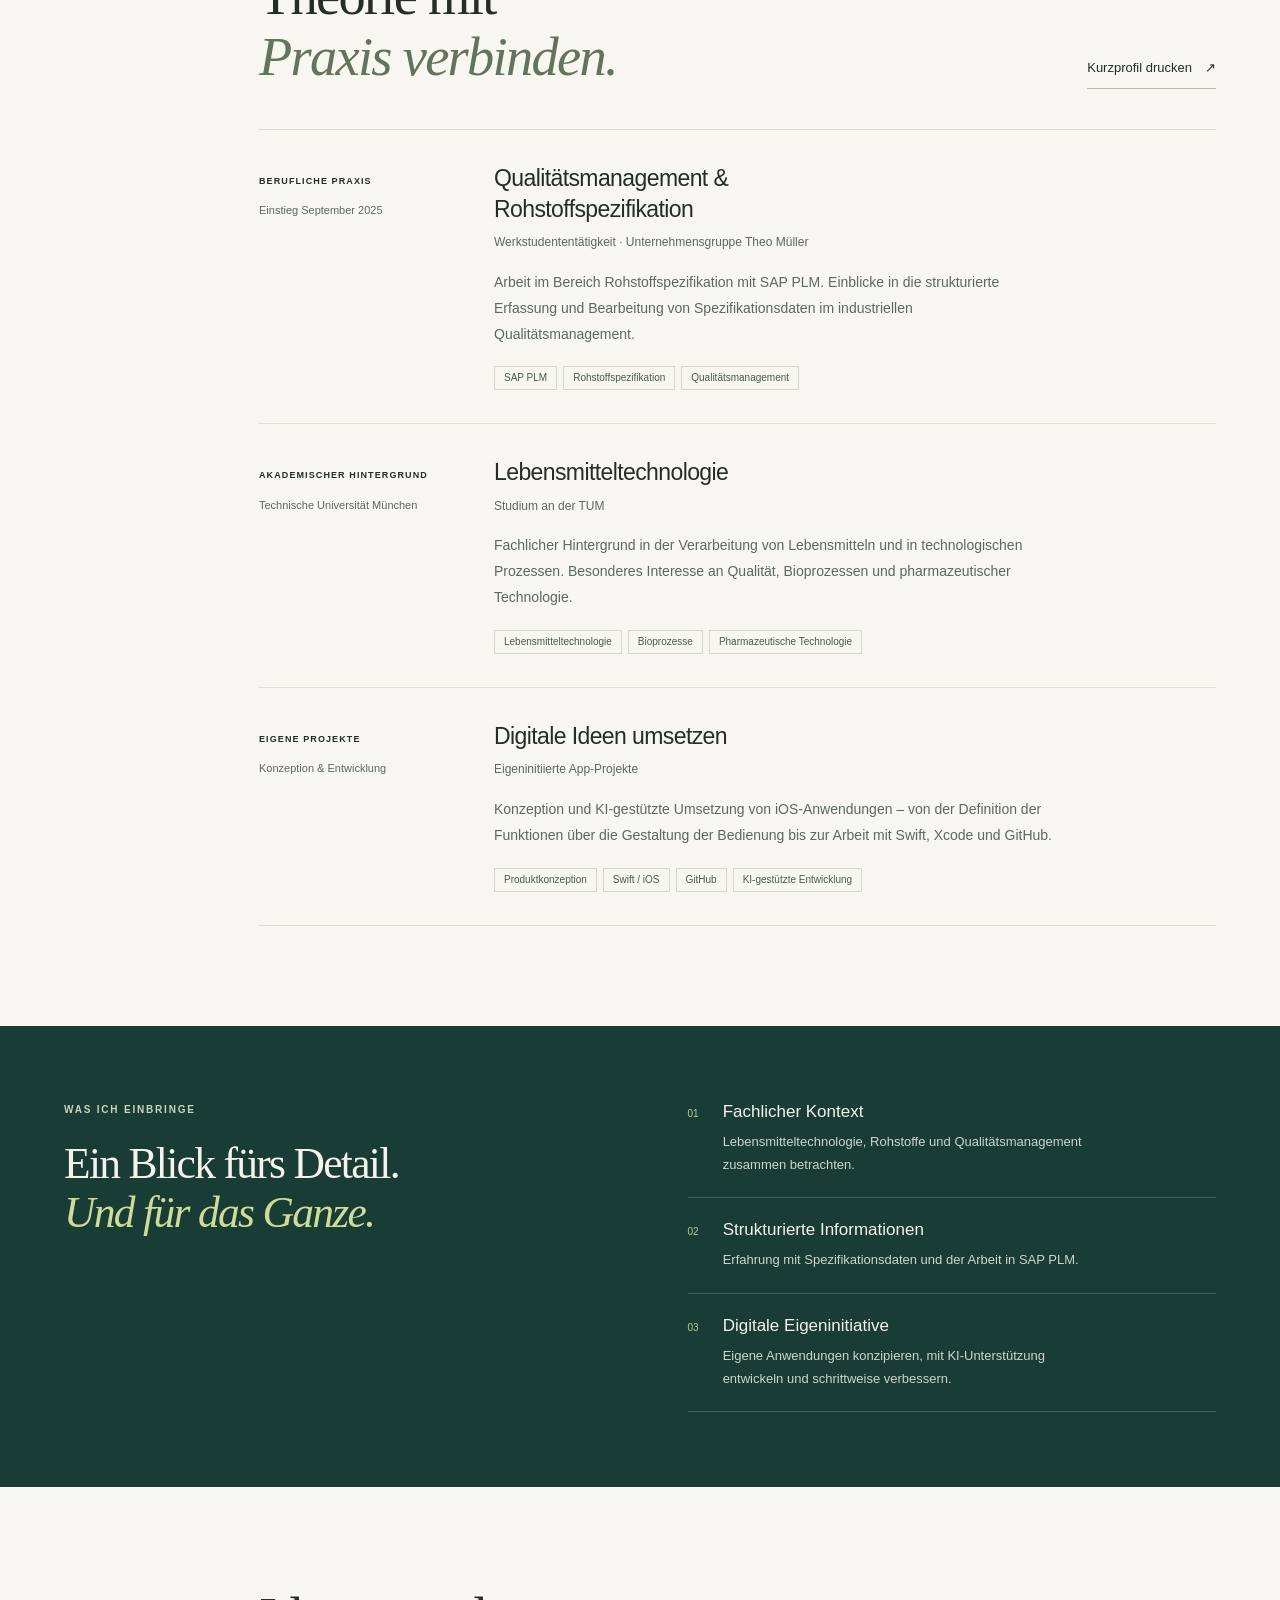
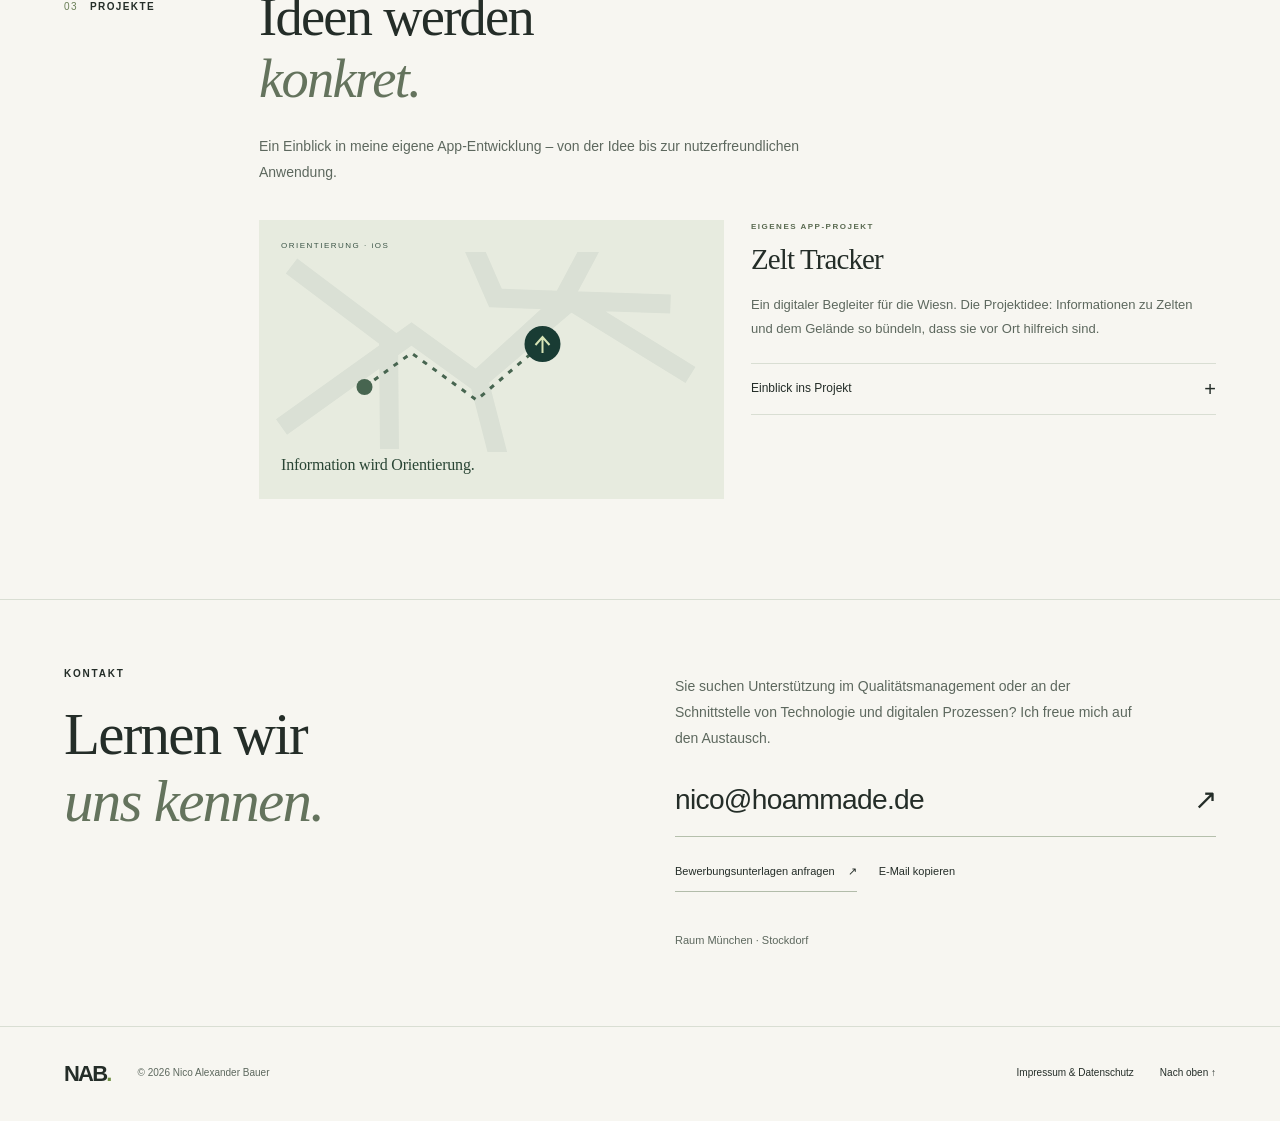
==== commit c6995e35: "Remove Wunderwerk Worlds from public portfolio" ====
--- a/index.html
+++ b/index.html
@@ -116,15 +116,11 @@
       <div class="section-marker"><span class="section-number">03</span><p>PROJEKTE</p></div>
       <div class="section-body">
         <h2 id="projects-title">Ideen werden<br><span class="muted-serif">konkret.</span></h2>
-        <p class="section-intro">Zwei Einblicke in meine eigenen Entwicklungsprojekte. Sie zeigen, welche Fragen mich auch außerhalb von Studium und Beruf beschäftigen.</p>
+        <p class="section-intro">Ein Einblick in meine eigene App-Entwicklung – von der Idee bis zur nutzerfreundlichen Anwendung.</p>
         <div class="project-grid">
           <article class="project-card">
             <div class="project-visual wiesn-visual" aria-hidden="true"><div class="visual-label">ORIENTIERUNG · iOS</div><svg viewBox="0 0 360 200" focusable="false"><path d="M-30 175 100 82l65 47 94-80 120 74M-20 14l97 73 1 110M153-25l31 71 175 6M192 224l-25-97 82-75 32-60" fill="none" stroke="#dae0d5" stroke-width="19"/><path d="m53 135 47-34 65 47 66-56" fill="none" stroke="#476550" stroke-width="3" stroke-dasharray="5 7"/><circle cx="53" cy="135" r="8" fill="#476550"/><circle cx="231" cy="92" r="18" fill="#193c34"/><path d="m224 93 7-8 7 8m-7-8v16" fill="none" stroke="#d7e4b6" stroke-width="2"/></svg><span class="visual-caption">Information wird Orientierung.</span></div>
             <div class="project-copy"><p class="small-label">EIGENES APP-PROJEKT</p><h3>Zelt Tracker</h3><p>Ein digitaler Begleiter für die Wiesn. Die Projektidee: Informationen zu Zelten und dem Gelände so bündeln, dass sie vor Ort hilfreich sind.</p><details><summary>Einblick ins Projekt <span aria-hidden="true">+</span></summary><div class="detail-copy"><p><strong>Fragestellung</strong>Wie lassen sich viele ortsbezogene Informationen in einer verständlichen mobilen Oberfläche zusammenführen?</p><p><strong>Mein Beitrag</strong>Produktidee, Funktionskonzeption und KI-gestützte iOS-Entwicklung.</p><p><strong>Schwerpunkte</strong>Informationsstruktur, Karten und nutzerorientierte Bedienung.</p></div></details></div>
-          </article>
-          <article class="project-card">
-            <div class="project-visual worlds-visual" aria-hidden="true"><div class="visual-label">SPIELERISCHES LERNEN · iOS</div><svg viewBox="0 0 360 200" focusable="false"><path d="M0 175C65 116 92 156 144 108s94-5 131-37 65-18 85-36v165H0Z" fill="#d9d7be"/><path d="M0 209c47-56 99-34 148-66s84-27 117-17 69 0 95-17v100Z" fill="#99ad8c"/><path d="M82 206c-18-47 45-23 45-62s70-11 70-41 40-19 48-32" fill="none" stroke="#f8f4e7" stroke-width="9"/><circle cx="127" cy="146" r="7" fill="#193c34"/><circle cx="197" cy="103" r="7" fill="#193c34"/><path d="M245 68V34m0 0 26 7-26 9" fill="#193c34" stroke="#193c34" stroke-width="2"/><circle cx="81" cy="48" r="18" fill="#c3aa75" opacity=".6"/></svg><span class="visual-caption">Neugier bekommt einen Raum.</span></div>
-            <div class="project-copy"><p class="small-label">LERNWELT IN ENTWICKLUNG</p><h3>Wunderwerk Worlds</h3><p>Ein Lernspiel für Kinder mit unterschiedlichen Altersstufen. Im Mittelpunkt stehen Entdecken, altersgerechte Aufgaben und motivierende Begleiter.</p><details><summary>Einblick ins Projekt <span aria-hidden="true">+</span></summary><div class="detail-copy"><p><strong>Fragestellung</strong>Wie kann ein digitales Spiel unterschiedliche Lernniveaus berücksichtigen und zum eigenständigen Entdecken anregen?</p><p><strong>Mein Beitrag</strong>Konzeption von Lernwelten und Funktionen sowie KI-gestützte technische Umsetzung.</p><p><strong>Schwerpunkte</strong>Altersvarianten, Spielführung und die Verbindung von Lernen und Interaktion.</p></div></details></div>
           </article>
         </div>
       </div>
--- a/styles.css
+++ b/styles.css
@@ -1,9 +1,9 @@
 @charset "UTF-8";
 :root{--paper:#f7f6f1;--ink:#242d28;--muted:#5d685e;--green:#193c34;--accent:#cbdc9b;--line:#d9ded3;--serif:Georgia,'Times New Roman',serif;--sans:-apple-system,BlinkMacSystemFont,'Segoe UI',Arial,sans-serif;--gutter:clamp(22px,5vw,80px)}
-*{box-sizing:border-box}html{scroll-behavior:smooth;scroll-padding-top:105px}body{margin:0;background:var(--paper);color:var(--ink);font-family:var(--sans);line-height:1.65;-webkit-font-smoothing:antialiased}::selection{background:var(--accent);color:var(--green)}a{color:inherit;text-decoration:none}button{font:inherit;color:inherit}button,a,summary{-webkit-tap-highlight-color:transparent}button{cursor:pointer}svg{display:block}p,h1,h2,h3{margin:0}h1,h2,h3{font-weight:400}a:focus-visible,button:focus-visible,summary:focus-visible{outline:3px solid #718c44;outline-offset:6px}button[hidden],[hidden]{display:none!important}.wrap{width:100%;max-width:1360px;margin-inline:auto;padding-inline:var(--gutter)}.skip-link{position:fixed;top:12px;left:12px;z-index:50;background:var(--green);color:white;padding:12px 20px;transform:translateY(-150%)}.skip-link:focus{transform:translateY(0)}.site-header{position:sticky;top:0;z-index:10;background:rgba(247,246,241,.97);border-bottom:1px solid var(--line)}.header-inner{display:flex;justify-content:space-between;align-items:center;min-height:87px;gap:32px}.wordmark{font-size:29px;font-weight:750;letter-spacing:-1.8px;line-height:1}.wordmark span{color:#729145}nav{display:flex;gap:36px;align-items:center;font-size:14px}nav a{padding-block:12px;position:relative}nav a:not(.nav-contact)::after{content:'';position:absolute;bottom:6px;left:0;width:0;height:1px;background:var(--green);transition:width .2s}nav a:hover::after,nav a[aria-current="location"]::after{width:100%}.nav-contact{border:1px solid #bbc6b7;padding:9px 17px;min-height:44px}.nav-contact span{margin-left:13px}.nav-contact:hover{background:#e8ecdf}.menu-toggle{display:none;background:none;border:1px solid var(--line);padding:8px 14px;min-height:44px}.hero{display:grid;grid-template-columns:1.25fr .9fr;align-items:center;gap:clamp(35px,6vw,100px);padding-block:83px 75px}.eyebrow,.small-label{font-size:10px;letter-spacing:1.8px;line-height:1.7;font-weight:600}.eyebrow{display:flex;align-items:center;gap:10px;text-transform:uppercase}.status-dot{width:7px;height:7px;background:#6c864e;border-radius:50%;flex-shrink:0}h1{font-family:var(--serif);font-size:clamp(57px,6.3vw,86px);line-height:1.02;letter-spacing:-3.5px;margin-top:30px}h1>span{color:var(--green)}.hero-lead{font-size:clamp(19px,1.65vw,23px);font-weight:500;line-height:1.5;margin-top:27px;letter-spacing:-.4px}.hero-description{max-width:465px;font-size:15px;line-height:1.85;color:var(--muted);margin-top:18px}.actions{display:flex;align-items:center;gap:27px;flex-wrap:wrap;margin-top:30px}.button{min-height:49px;display:inline-flex;align-items:center;justify-content:space-between;gap:25px;padding:13px 20px;font-size:13px;font-weight:500;transition:background .2s}.button-primary{background:var(--green);color:var(--paper);border:1px solid var(--green)}.button-primary:hover{background:#295247}.text-link{display:inline-flex;align-items:center;gap:13px;border:0;border-bottom:1px solid #b2bcaa;background:none;padding:8px 0;font-size:13px;line-height:1.55;text-align:left;min-height:40px}.text-link:hover{border-color:var(--green)}.location{font-size:11px;color:var(--muted);display:flex;gap:7px;align-items:center;margin-top:33px}.location svg{width:14px;height:14px;fill:none;stroke:currentColor;stroke-width:1.4}.hero-art{background:var(--green);color:#eff0e7;min-height:510px;position:relative;padding:29px 30px 24px;overflow:hidden}.art-top,.art-bottom{display:flex;justify-content:space-between;font-size:9px;letter-spacing:1.5px}.art-top{color:#c4d1c4}.orbital{width:calc(100% + 36px);margin:3px -18px -25px}.art-title{font-family:var(--serif);font-size:clamp(36px,4vw,51px);line-height:1.13;letter-spacing:-1px;position:relative}.art-title em{font-weight:400;color:var(--accent)}.art-bottom{border-top:1px solid #547064;margin-top:27px;padding-top:18px;letter-spacing:.3px;font-size:10px;color:#ccd8cb}.context-band{border-block:1px solid var(--line)}.context-inner{display:flex;align-items:center;gap:30px;min-height:78px;font-size:12px}.context-inner>span:first-child{font-size:10px;text-transform:uppercase;letter-spacing:1px;color:var(--muted);margin-right:auto}.context-inner>p{font-weight:500}.band-divider{width:1px;height:18px;background:var(--line)}.section{display:grid;grid-template-columns:160px 1fr;gap:35px;padding-block:100px}.section-marker{display:flex;align-items:flex-start;gap:12px;font-size:10px;letter-spacing:1.4px;padding-top:12px}.section-number{color:#6a7f57}.section-marker p{font-weight:600}h2{font-family:var(--serif);font-size:clamp(36px,4.25vw,55px);line-height:1.13;letter-spacing:-1.7px}.muted-serif{color:#64735d;font-style:italic}.profile-columns{display:grid;grid-template-columns:1fr 1fr;gap:55px;margin-top:40px}.large-copy{font-size:21px;line-height:1.65;letter-spacing:-.3px}.body-copy,.item-copy{color:var(--muted);font-size:14px;line-height:1.85}.body-copy p+p{margin-top:17px}.focus-note{border-top:1px solid var(--line);margin-top:37px;padding-top:22px;display:grid;grid-template-columns:150px 1fr;gap:24px}.focus-note .small-label{font-size:9px}.focus-note>p{color:var(--muted);font-size:12px;line-height:1.9}.experience-section{padding-top:16px}.section-heading{display:flex;align-items:flex-end;justify-content:space-between;gap:25px}.print-trigger{flex-shrink:0}.experience-list{margin-top:40px;border-top:1px solid var(--line)}.experience-item{display:grid;grid-template-columns:200px 1fr;gap:35px;border-bottom:1px solid var(--line);padding:33px 0}.experience-meta{padding-top:3px}.experience-meta .small-label{font-size:9px;letter-spacing:1.1px}.experience-meta>p{font-size:11px;color:var(--muted);margin-top:9px;line-height:1.8;max-width:180px}h3{font-size:23px;letter-spacing:-.6px;line-height:1.35}.organization{font-size:12px;margin-top:8px;color:var(--muted)}.item-copy{margin-top:17px;max-width:560px}.tags{display:flex;flex-wrap:wrap;gap:6px;margin-top:19px}.tags>span{font-size:10px;padding:3px 9px;border:1px solid #d3dacb;color:#485c46;line-height:1.6}.skills-section{background:var(--green);color:#f4f3ec;padding-block:75px}.skills-layout{display:grid;grid-template-columns:1fr 1fr;gap:95px;align-items:start}.light-eyebrow{color:#c8d4be}.skills-section h2{font-size:clamp(32px,3.4vw,45px);margin-top:21px}.skills-section h2 em{color:var(--accent)}.skills-list article{display:flex;gap:24px;padding:21px 0;border-bottom:1px solid #456358}.skills-list article:first-child{padding-top:0}.skills-list article>span{font-size:10px;color:#b7cba0;padding-top:5px}.skills-list h3{font-size:17px;letter-spacing:0}.skills-list p{color:#ccd6cc;font-size:13px;line-height:1.8;margin-top:6px;max-width:380px}.section-intro{max-width:560px;color:var(--muted);font-size:14px;margin-top:24px;line-height:1.8}.project-grid{display:grid;grid-template-columns:1fr 1fr;gap:27px;margin-top:35px;align-items:start}.project-card{min-width:0}.project-visual{position:relative;min-height:262px;overflow:hidden;background:#e7ebdf;padding-top:19px}.visual-label{font-size:8px;letter-spacing:1.5px;color:#3c5547;margin-inline:22px}.project-visual svg{width:100%;height:200px}.visual-caption{display:block;font-family:var(--serif);font-size:16px;letter-spacing:-.2px;margin:0 22px 21px;color:#294534;position:relative}.worlds-visual{background:#eee9da}.worlds-visual .visual-caption{color:#273e2e}.project-copy{padding-top:24px}.project-copy .small-label{font-size:8px;letter-spacing:1.5px;color:#5a6a51}.project-copy h3{font-family:var(--serif);font-size:29px;letter-spacing:-.9px;margin-top:7px}.project-copy>p:not(.small-label){font-size:13px;color:var(--muted);line-height:1.8;margin-top:14px}.project-copy details{margin-top:23px;border-block:1px solid var(--line)}summary{display:flex;align-items:center;justify-content:space-between;gap:14px;padding:15px 0;font-size:12px;cursor:pointer;list-style:none;min-height:49px}summary::-webkit-details-marker{display:none}summary span{font-size:20px;font-weight:300;line-height:1}details[open] summary span{transform:rotate(45deg)}.detail-copy{font-size:12px;color:var(--muted);line-height:1.8;padding:1px 0 17px}.detail-copy p+p{margin-top:13px}.detail-copy strong{display:block;color:var(--ink);font-weight:500}.contact-section{display:grid;grid-template-columns:1fr 1fr;gap:70px;padding-block:65px 76px;border-top:1px solid var(--line)}.contact-heading h2{margin-top:20px;font-size:clamp(42px,4.6vw,62px)}.contact-copy{padding-top:9px;min-width:0}.contact-copy>p:first-child{max-width:460px;font-size:14px;color:var(--muted);line-height:1.85}.email-link{display:flex;align-items:center;justify-content:space-between;gap:18px;font-size:clamp(19px,2.2vw,29px);letter-spacing:-.7px;border-bottom:1px solid #b5c0ac;margin-top:25px;padding-bottom:13px;overflow-wrap:anywhere}.email-link:hover{color:#557140}.contact-actions{display:flex;align-items:center;gap:22px;flex-wrap:wrap;margin-top:15px}.contact-actions .text-link{font-size:11px}.copy-email{border-bottom-color:transparent}.copy-status{font-size:11px;color:var(--green);min-height:19px;margin-top:7px}.contact-location{font-size:11px;color:var(--muted);margin-top:13px}.site-footer{border-top:1px solid var(--line);min-height:95px;display:flex;align-items:center;gap:27px}.site-footer .wordmark{font-size:22px}.site-footer>p{font-size:10px;color:var(--muted)}.site-footer>div{display:flex;gap:26px;margin-left:auto;font-size:10px}.site-footer a:not(.wordmark){padding-block:13px}.site-footer a:hover{text-decoration:underline}.legal-page{max-width:840px;margin-inline:auto;padding:70px var(--gutter) 90px}.legal-page .back-link{font-size:13px;display:inline-block;margin-bottom:30px;border-bottom:1px solid var(--line)}.legal-page h1{font-size:clamp(39px,5vw,62px);margin-top:0;letter-spacing:-1.9px}.legal-page h2{font-family:var(--sans);font-size:21px;letter-spacing:-.4px;line-height:1.5;margin-top:38px}.legal-page p,.legal-page li{font-size:14px;color:var(--muted);margin-top:14px;line-height:1.8}.legal-page a:not(.back-link){text-decoration:underline;text-underline-offset:3px;overflow-wrap:anywhere}.legal-page ul{padding-left:20px}.legal-page .legal-date{font-size:11px;margin-top:20px}
+*{box-sizing:border-box}html{scroll-behavior:smooth;scroll-padding-top:105px}body{margin:0;background:var(--paper);color:var(--ink);font-family:var(--sans);line-height:1.65;-webkit-font-smoothing:antialiased}::selection{background:var(--accent);color:var(--green)}a{color:inherit;text-decoration:none}button{font:inherit;color:inherit}button,a,summary{-webkit-tap-highlight-color:transparent}button{cursor:pointer}svg{display:block}p,h1,h2,h3{margin:0}h1,h2,h3{font-weight:400}a:focus-visible,button:focus-visible,summary:focus-visible{outline:3px solid #718c44;outline-offset:6px}button[hidden],[hidden]{display:none!important}.wrap{width:100%;max-width:1360px;margin-inline:auto;padding-inline:var(--gutter)}.skip-link{position:fixed;top:12px;left:12px;z-index:50;background:var(--green);color:white;padding:12px 20px;transform:translateY(-150%)}.skip-link:focus{transform:translateY(0)}.site-header{position:sticky;top:0;z-index:10;background:rgba(247,246,241,.97);border-bottom:1px solid var(--line)}.header-inner{display:flex;justify-content:space-between;align-items:center;min-height:87px;gap:32px}.wordmark{font-size:29px;font-weight:750;letter-spacing:-1.8px;line-height:1}.wordmark span{color:#729145}nav{display:flex;gap:36px;align-items:center;font-size:14px}nav a{padding-block:12px;position:relative}nav a:not(.nav-contact)::after{content:'';position:absolute;bottom:6px;left:0;width:0;height:1px;background:var(--green);transition:width .2s}nav a:hover::after,nav a[aria-current="location"]::after{width:100%}.nav-contact{border:1px solid #bbc6b7;padding:9px 17px;min-height:44px}.nav-contact span{margin-left:13px}.nav-contact:hover{background:#e8ecdf}.menu-toggle{display:none;background:none;border:1px solid var(--line);padding:8px 14px;min-height:44px}.hero{display:grid;grid-template-columns:1.25fr .9fr;align-items:center;gap:clamp(35px,6vw,100px);padding-block:83px 75px}.eyebrow,.small-label{font-size:10px;letter-spacing:1.8px;line-height:1.7;font-weight:600}.eyebrow{display:flex;align-items:center;gap:10px;text-transform:uppercase}.status-dot{width:7px;height:7px;background:#6c864e;border-radius:50%;flex-shrink:0}h1{font-family:var(--serif);font-size:clamp(57px,6.3vw,86px);line-height:1.02;letter-spacing:-3.5px;margin-top:30px}h1>span{color:var(--green)}.hero-lead{font-size:clamp(19px,1.65vw,23px);font-weight:500;line-height:1.5;margin-top:27px;letter-spacing:-.4px}.hero-description{max-width:465px;font-size:15px;line-height:1.85;color:var(--muted);margin-top:18px}.actions{display:flex;align-items:center;gap:27px;flex-wrap:wrap;margin-top:30px}.button{min-height:49px;display:inline-flex;align-items:center;justify-content:space-between;gap:25px;padding:13px 20px;font-size:13px;font-weight:500;transition:background .2s}.button-primary{background:var(--green);color:var(--paper);border:1px solid var(--green)}.button-primary:hover{background:#295247}.text-link{display:inline-flex;align-items:center;gap:13px;border:0;border-bottom:1px solid #b2bcaa;background:none;padding:8px 0;font-size:13px;line-height:1.55;text-align:left;min-height:40px}.text-link:hover{border-color:var(--green)}.location{font-size:11px;color:var(--muted);display:flex;gap:7px;align-items:center;margin-top:33px}.location svg{width:14px;height:14px;fill:none;stroke:currentColor;stroke-width:1.4}.hero-art{background:var(--green);color:#eff0e7;min-height:510px;position:relative;padding:29px 30px 24px;overflow:hidden}.art-top,.art-bottom{display:flex;justify-content:space-between;font-size:9px;letter-spacing:1.5px}.art-top{color:#c4d1c4}.orbital{width:calc(100% + 36px);margin:3px -18px -25px}.art-title{font-family:var(--serif);font-size:clamp(36px,4vw,51px);line-height:1.13;letter-spacing:-1px;position:relative}.art-title em{font-weight:400;color:var(--accent)}.art-bottom{border-top:1px solid #547064;margin-top:27px;padding-top:18px;letter-spacing:.3px;font-size:10px;color:#ccd8cb}.context-band{border-block:1px solid var(--line)}.context-inner{display:flex;align-items:center;gap:30px;min-height:78px;font-size:12px}.context-inner>span:first-child{font-size:10px;text-transform:uppercase;letter-spacing:1px;color:var(--muted);margin-right:auto}.context-inner>p{font-weight:500}.band-divider{width:1px;height:18px;background:var(--line)}.section{display:grid;grid-template-columns:160px 1fr;gap:35px;padding-block:100px}.section-marker{display:flex;align-items:flex-start;gap:12px;font-size:10px;letter-spacing:1.4px;padding-top:12px}.section-number{color:#6a7f57}.section-marker p{font-weight:600}h2{font-family:var(--serif);font-size:clamp(36px,4.25vw,55px);line-height:1.13;letter-spacing:-1.7px}.muted-serif{color:#64735d;font-style:italic}.profile-columns{display:grid;grid-template-columns:1fr 1fr;gap:55px;margin-top:40px}.large-copy{font-size:21px;line-height:1.65;letter-spacing:-.3px}.body-copy,.item-copy{color:var(--muted);font-size:14px;line-height:1.85}.body-copy p+p{margin-top:17px}.focus-note{border-top:1px solid var(--line);margin-top:37px;padding-top:22px;display:grid;grid-template-columns:150px 1fr;gap:24px}.focus-note .small-label{font-size:9px}.focus-note>p{color:var(--muted);font-size:12px;line-height:1.9}.experience-section{padding-top:16px}.section-heading{display:flex;align-items:flex-end;justify-content:space-between;gap:25px}.print-trigger{flex-shrink:0}.experience-list{margin-top:40px;border-top:1px solid var(--line)}.experience-item{display:grid;grid-template-columns:200px 1fr;gap:35px;border-bottom:1px solid var(--line);padding:33px 0}.experience-meta{padding-top:3px}.experience-meta .small-label{font-size:9px;letter-spacing:1.1px}.experience-meta>p{font-size:11px;color:var(--muted);margin-top:9px;line-height:1.8;max-width:180px}h3{font-size:23px;letter-spacing:-.6px;line-height:1.35}.organization{font-size:12px;margin-top:8px;color:var(--muted)}.item-copy{margin-top:17px;max-width:560px}.tags{display:flex;flex-wrap:wrap;gap:6px;margin-top:19px}.tags>span{font-size:10px;padding:3px 9px;border:1px solid #d3dacb;color:#485c46;line-height:1.6}.skills-section{background:var(--green);color:#f4f3ec;padding-block:75px}.skills-layout{display:grid;grid-template-columns:1fr 1fr;gap:95px;align-items:start}.light-eyebrow{color:#c8d4be}.skills-section h2{font-size:clamp(32px,3.4vw,45px);margin-top:21px}.skills-section h2 em{color:var(--accent)}.skills-list article{display:flex;gap:24px;padding:21px 0;border-bottom:1px solid #456358}.skills-list article:first-child{padding-top:0}.skills-list article>span{font-size:10px;color:#b7cba0;padding-top:5px}.skills-list h3{font-size:17px;letter-spacing:0}.skills-list p{color:#ccd6cc;font-size:13px;line-height:1.8;margin-top:6px;max-width:380px}.section-intro{max-width:560px;color:var(--muted);font-size:14px;margin-top:24px;line-height:1.8}.project-grid{display:grid;grid-template-columns:1fr 1fr;gap:27px;margin-top:35px;align-items:start}.project-card{min-width:0}.project-card:only-child{grid-column:1 / -1;display:grid;grid-template-columns:minmax(0,1fr) minmax(0,1fr);gap:27px;align-items:start}.project-card:only-child .project-copy{padding-top:0}.project-visual{position:relative;min-height:262px;overflow:hidden;background:#e7ebdf;padding-top:19px}.visual-label{font-size:8px;letter-spacing:1.5px;color:#3c5547;margin-inline:22px}.project-visual svg{width:100%;height:200px}.visual-caption{display:block;font-family:var(--serif);font-size:16px;letter-spacing:-.2px;margin:0 22px 21px;color:#294534;position:relative}.project-copy{padding-top:24px}.project-copy .small-label{font-size:8px;letter-spacing:1.5px;color:#5a6a51}.project-copy h3{font-family:var(--serif);font-size:29px;letter-spacing:-.9px;margin-top:7px}.project-copy>p:not(.small-label){font-size:13px;color:var(--muted);line-height:1.8;margin-top:14px}.project-copy details{margin-top:23px;border-block:1px solid var(--line)}summary{display:flex;align-items:center;justify-content:space-between;gap:14px;padding:15px 0;font-size:12px;cursor:pointer;list-style:none;min-height:49px}summary::-webkit-details-marker{display:none}summary span{font-size:20px;font-weight:300;line-height:1}details[open] summary span{transform:rotate(45deg)}.detail-copy{font-size:12px;color:var(--muted);line-height:1.8;padding:1px 0 17px}.detail-copy p+p{margin-top:13px}.detail-copy strong{display:block;color:var(--ink);font-weight:500}.contact-section{display:grid;grid-template-columns:1fr 1fr;gap:70px;padding-block:65px 76px;border-top:1px solid var(--line)}.contact-heading h2{margin-top:20px;font-size:clamp(42px,4.6vw,62px)}.contact-copy{padding-top:9px;min-width:0}.contact-copy>p:first-child{max-width:460px;font-size:14px;color:var(--muted);line-height:1.85}.email-link{display:flex;align-items:center;justify-content:space-between;gap:18px;font-size:clamp(19px,2.2vw,29px);letter-spacing:-.7px;border-bottom:1px solid #b5c0ac;margin-top:25px;padding-bottom:13px;overflow-wrap:anywhere}.email-link:hover{color:#557140}.contact-actions{display:flex;align-items:center;gap:22px;flex-wrap:wrap;margin-top:15px}.contact-actions .text-link{font-size:11px}.copy-email{border-bottom-color:transparent}.copy-status{font-size:11px;color:var(--green);min-height:19px;margin-top:7px}.contact-location{font-size:11px;color:var(--muted);margin-top:13px}.site-footer{border-top:1px solid var(--line);min-height:95px;display:flex;align-items:center;gap:27px}.site-footer .wordmark{font-size:22px}.site-footer>p{font-size:10px;color:var(--muted)}.site-footer>div{display:flex;gap:26px;margin-left:auto;font-size:10px}.site-footer a:not(.wordmark){padding-block:13px}.site-footer a:hover{text-decoration:underline}.legal-page{max-width:840px;margin-inline:auto;padding:70px var(--gutter) 90px}.legal-page .back-link{font-size:13px;display:inline-block;margin-bottom:30px;border-bottom:1px solid var(--line)}.legal-page h1{font-size:clamp(39px,5vw,62px);margin-top:0;letter-spacing:-1.9px}.legal-page h2{font-family:var(--sans);font-size:21px;letter-spacing:-.4px;line-height:1.5;margin-top:38px}.legal-page p,.legal-page li{font-size:14px;color:var(--muted);margin-top:14px;line-height:1.8}.legal-page a:not(.back-link){text-decoration:underline;text-underline-offset:3px;overflow-wrap:anywhere}.legal-page ul{padding-left:20px}.legal-page .legal-date{font-size:11px;margin-top:20px}
 @media(min-width:1440px){.hero{padding-block:100px 90px}.hero-art{min-height:550px}.orbital{max-height:325px;margin-bottom:-5px}}
 @media(max-width:1050px){.section{grid-template-columns:105px 1fr;gap:25px}.hero{gap:35px;padding-block:60px}.hero-art{min-height:470px;padding-inline:23px}.hero h1{font-size:66px}.hero .eyebrow{font-size:8px;letter-spacing:1.1px}.hero-description{font-size:14px}.actions{gap:18px}.actions .button{font-size:12px;padding-inline:15px;gap:18px}.actions .text-link{font-size:12px}.art-title{margin-top:8px}.profile-columns{gap:32px}.experience-item{grid-template-columns:155px 1fr;gap:25px}.skills-layout{gap:50px}.context-inner{gap:22px}.context-inner>span:first-child{max-width:110px}.contact-section{gap:45px}}
 @media(max-width:760px){html{scroll-padding-top:88px}.header-inner{min-height:73px}.wordmark{font-size:26px}nav{gap:20px;font-size:12px}.nav-contact{padding:7px 12px}.hero{grid-template-columns:1fr;gap:36px;padding-block:43px}.hero h1{font-size:clamp(54px,10vw,76px);letter-spacing:-2.6px;margin-top:26px}.hero .eyebrow{font-size:9px;letter-spacing:1.3px}.hero-description{max-width:540px}.hero-art{min-height:0;padding:24px 26px 22px;display:grid;grid-template-columns:1fr 1fr;grid-template-areas:'top top' 'title graphic' 'bottom bottom';column-gap:20px;align-items:center}.art-top{grid-area:top}.orbital{grid-area:graphic;margin:0 -20px 0 0;width:100%;min-width:0;max-height:230px}.art-title{grid-area:title;font-size:clamp(32px,6vw,43px);margin:0}.art-bottom{grid-area:bottom;margin-top:5px}.context-inner{flex-wrap:wrap;gap:7px 14px;padding-block:20px;font-size:11px}.context-inner>span:first-child{flex-basis:100%;max-width:none;margin-bottom:5px;font-size:9px}.context-inner .band-divider{height:14px}.section{grid-template-columns:1fr;gap:21px;padding-block:62px}.section-marker{padding:0;font-size:9px}.section h2{font-size:40px}.profile-columns{gap:24px;margin-top:28px}.large-copy{font-size:19px}.body-copy{font-size:13px}.focus-note{grid-template-columns:1fr;gap:10px;margin-top:28px}.experience-section{padding-top:0}.experience-item{grid-template-columns:155px 1fr;gap:25px}.section-heading{align-items:center}.section-heading .text-link{font-size:11px}.skills-section{padding-block:51px}.skills-layout{grid-template-columns:1fr;gap:35px}.skills-section h2{font-size:36px}.skills-list p{max-width:none}.skills-list article{padding:17px 0}.project-grid{gap:23px}.project-visual{min-height:230px}.project-visual svg{height:170px}.visual-caption{font-size:14px;margin-inline:17px}.visual-label{font-size:7px;margin-inline:17px}.project-copy h3{font-size:26px}.contact-section{padding-block:49px;gap:35px;grid-template-columns:1fr}.contact-heading h2{font-size:48px}.email-link{font-size:27px;max-width:500px}.site-footer{flex-wrap:wrap;gap:12px 21px;padding-block:24px}.site-footer>div{margin-left:auto;gap:20px}.site-footer>p{font-size:9px}}
-@media(max-width:520px){.header-inner{flex-wrap:wrap;gap:0}.js .menu-toggle{display:inline-flex;align-items:center;gap:17px}.js nav{display:none}.js nav.is-open{display:flex}nav{flex-basis:100%;justify-content:space-between;gap:15px;padding:0 0 16px}.js nav.is-open{padding-top:8px}.hero .eyebrow{font-size:8px;letter-spacing:1px;gap:7px}.hero h1{font-size:clamp(46px,10.6vw,58px)}.hero-lead{font-size:19px;margin-top:24px}.actions{gap:18px}.hero-description{font-size:14px;line-height:1.8}.hero-art{padding:22px 21px 19px;column-gap:8px}.art-title{font-size:33px}.orbital{width:calc(100% + 12px);margin-right:-12px;height:180px}.art-top{font-size:8px}.art-bottom{font-size:9px}.location{margin-top:25px}.context-inner{gap:7px}.context-inner .band-divider{display:none}.context-inner>p{flex-basis:100%}.profile-columns{grid-template-columns:1fr}.large-copy{font-size:20px}.section h2{font-size:38px}.experience-item{grid-template-columns:1fr;gap:18px;padding-block:28px}.experience-meta{display:flex;justify-content:space-between;gap:20px;align-items:flex-start}.experience-meta .small-label{max-width:150px;font-size:8px}.experience-meta>p{margin-top:0;font-size:10px;max-width:150px;text-align:right}.experience-item h3{font-size:23px}.section-heading{flex-wrap:wrap;gap:13px}.experience-list{margin-top:25px}.desktop-break{display:none}.organization{font-size:11px}.item-copy{font-size:13px}.skills-section h2{font-size:33px}.project-grid{grid-template-columns:1fr;gap:40px}.project-visual{min-height:245px}.project-visual svg{height:185px}.visual-label{font-size:8px}.visual-caption{font-size:16px}.project-copy h3{font-size:30px}.contact-heading h2{font-size:45px}.email-link{font-size:clamp(21px,5.4vw,27px)}.contact-actions{gap:10px 22px}.site-footer>div{flex-basis:100%;margin-left:0;justify-content:space-between}.legal-page{padding-top:40px}.legal-page h1{font-size:39px}.legal-page h2{font-size:20px}}
+@media(max-width:520px){.project-card:only-child{grid-template-columns:1fr;gap:0}.project-card:only-child .project-copy{padding-top:24px}.header-inner{flex-wrap:wrap;gap:0}.js .menu-toggle{display:inline-flex;align-items:center;gap:17px}.js nav{display:none}.js nav.is-open{display:flex}nav{flex-basis:100%;justify-content:space-between;gap:15px;padding:0 0 16px}.js nav.is-open{padding-top:8px}.hero .eyebrow{font-size:8px;letter-spacing:1px;gap:7px}.hero h1{font-size:clamp(46px,10.6vw,58px)}.hero-lead{font-size:19px;margin-top:24px}.actions{gap:18px}.hero-description{font-size:14px;line-height:1.8}.hero-art{padding:22px 21px 19px;column-gap:8px}.art-title{font-size:33px}.orbital{width:calc(100% + 12px);margin-right:-12px;height:180px}.art-top{font-size:8px}.art-bottom{font-size:9px}.location{margin-top:25px}.context-inner{gap:7px}.context-inner .band-divider{display:none}.context-inner>p{flex-basis:100%}.profile-columns{grid-template-columns:1fr}.large-copy{font-size:20px}.section h2{font-size:38px}.experience-item{grid-template-columns:1fr;gap:18px;padding-block:28px}.experience-meta{display:flex;justify-content:space-between;gap:20px;align-items:flex-start}.experience-meta .small-label{max-width:150px;font-size:8px}.experience-meta>p{margin-top:0;font-size:10px;max-width:150px;text-align:right}.experience-item h3{font-size:23px}.section-heading{flex-wrap:wrap;gap:13px}.experience-list{margin-top:25px}.desktop-break{display:none}.organization{font-size:11px}.item-copy{font-size:13px}.skills-section h2{font-size:33px}.project-grid{grid-template-columns:1fr;gap:40px}.project-visual{min-height:245px}.project-visual svg{height:185px}.visual-label{font-size:8px}.visual-caption{font-size:16px}.project-copy h3{font-size:30px}.contact-heading h2{font-size:45px}.email-link{font-size:clamp(21px,5.4vw,27px)}.contact-actions{gap:10px 22px}.site-footer>div{flex-basis:100%;margin-left:0;justify-content:space-between}.legal-page{padding-top:40px}.legal-page h1{font-size:39px}.legal-page h2{font-size:20px}}
 @media(prefers-reduced-motion:reduce){html{scroll-behavior:auto}*,*::before,*::after{transition:none!important;animation:none!important}}
 @media print{@page{size:A4;margin:14mm}html{scroll-behavior:auto}body{background:white;color:#151f1a;font-size:10pt}.site-header,.hero-art,.context-band,.actions,.section-marker,.skills-section,.projects-section,.print-trigger,.copy-email,.copy-status,.contact-actions,.site-footer,.skip-link{display:none!important}.wrap{max-width:none;padding:0}.hero{display:block;padding:0 0 6mm}.eyebrow{font-size:7pt}.hero h1{font-size:32pt;line-height:1.05;margin-top:4mm;letter-spacing:-1pt}.hero h1 br{display:none}.hero h1>span{margin-left:8pt}.hero-lead{font-size:13pt;margin-top:4mm}.hero-lead br{display:none}.hero-description{font-size:9pt;max-width:none;line-height:1.5;margin-top:2mm}.location{font-size:8pt;margin-top:3mm}.section{display:block;padding:4mm 0}.section h2{font-size:18pt;line-height:1.2;letter-spacing:-.5pt}.section h2 br{display:none}.section h2 .muted-serif{margin-left:4pt}.profile-columns{display:block;margin-top:3mm}.large-copy{font-size:10pt;line-height:1.5}.body-copy,.focus-note{display:none}.experience-list{margin-top:4mm}.experience-item{grid-template-columns:38mm 1fr;gap:7mm;padding:4mm 0;break-inside:avoid}.experience-meta .small-label{font-size:6pt}.experience-meta>p,.organization{font-size:8pt}.experience-item h3{font-size:13pt;line-height:1.25}.item-copy{font-size:8.5pt;line-height:1.5;margin-top:2mm}.tags{margin-top:2mm;gap:4px}.tags>span{font-size:6.5pt;padding:1px 5px}.desktop-break{display:none}.contact-section{display:block;padding:5mm 0 0;border-top:0}.contact-heading{display:none}.contact-copy{padding:0}.contact-copy>p:first-child,.contact-location{display:none}.email-link{display:inline;font-size:12pt;margin:0;padding:0;border:0}.email-link span{display:none}.legal-page{max-width:none;padding:0}.legal-page .back-link{display:none}.legal-page h1{font-size:24pt}.legal-page h2{font-size:14pt;margin-top:6mm}.legal-page p,.legal-page li{font-size:10pt}}
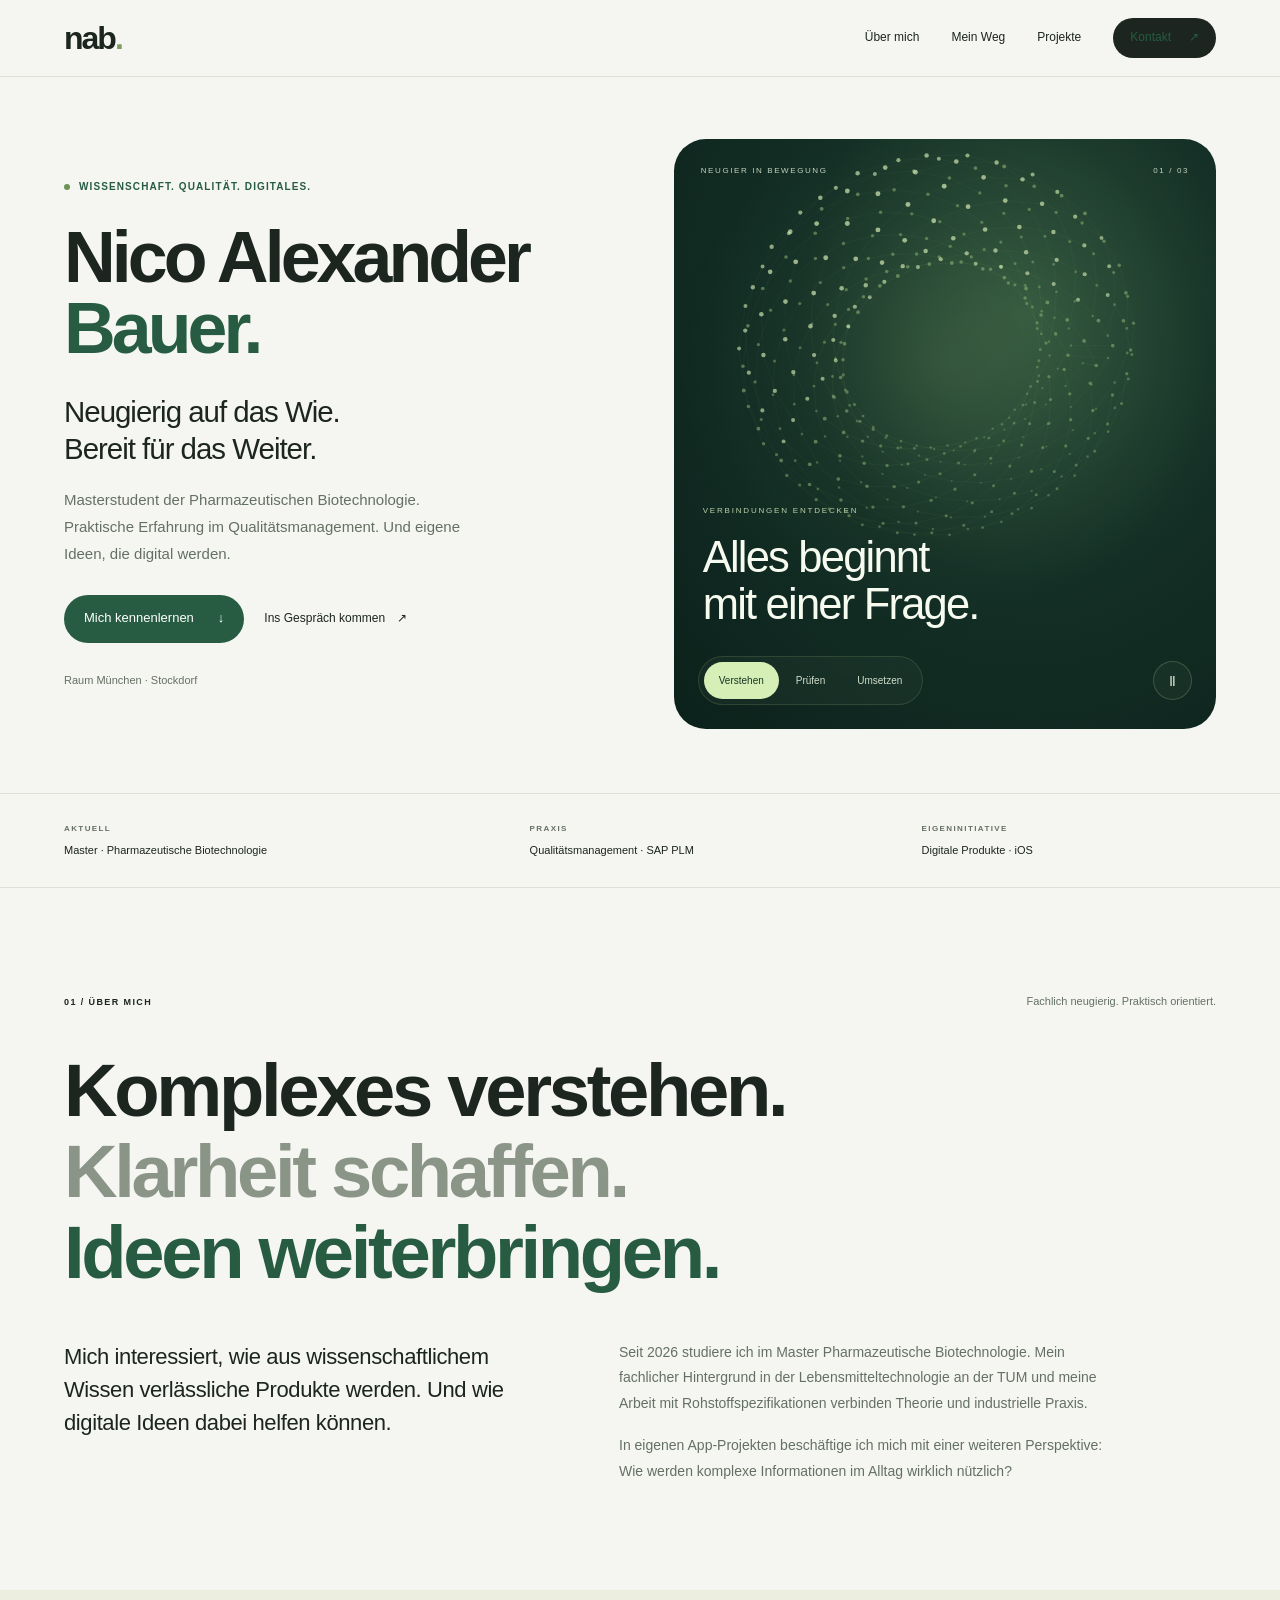
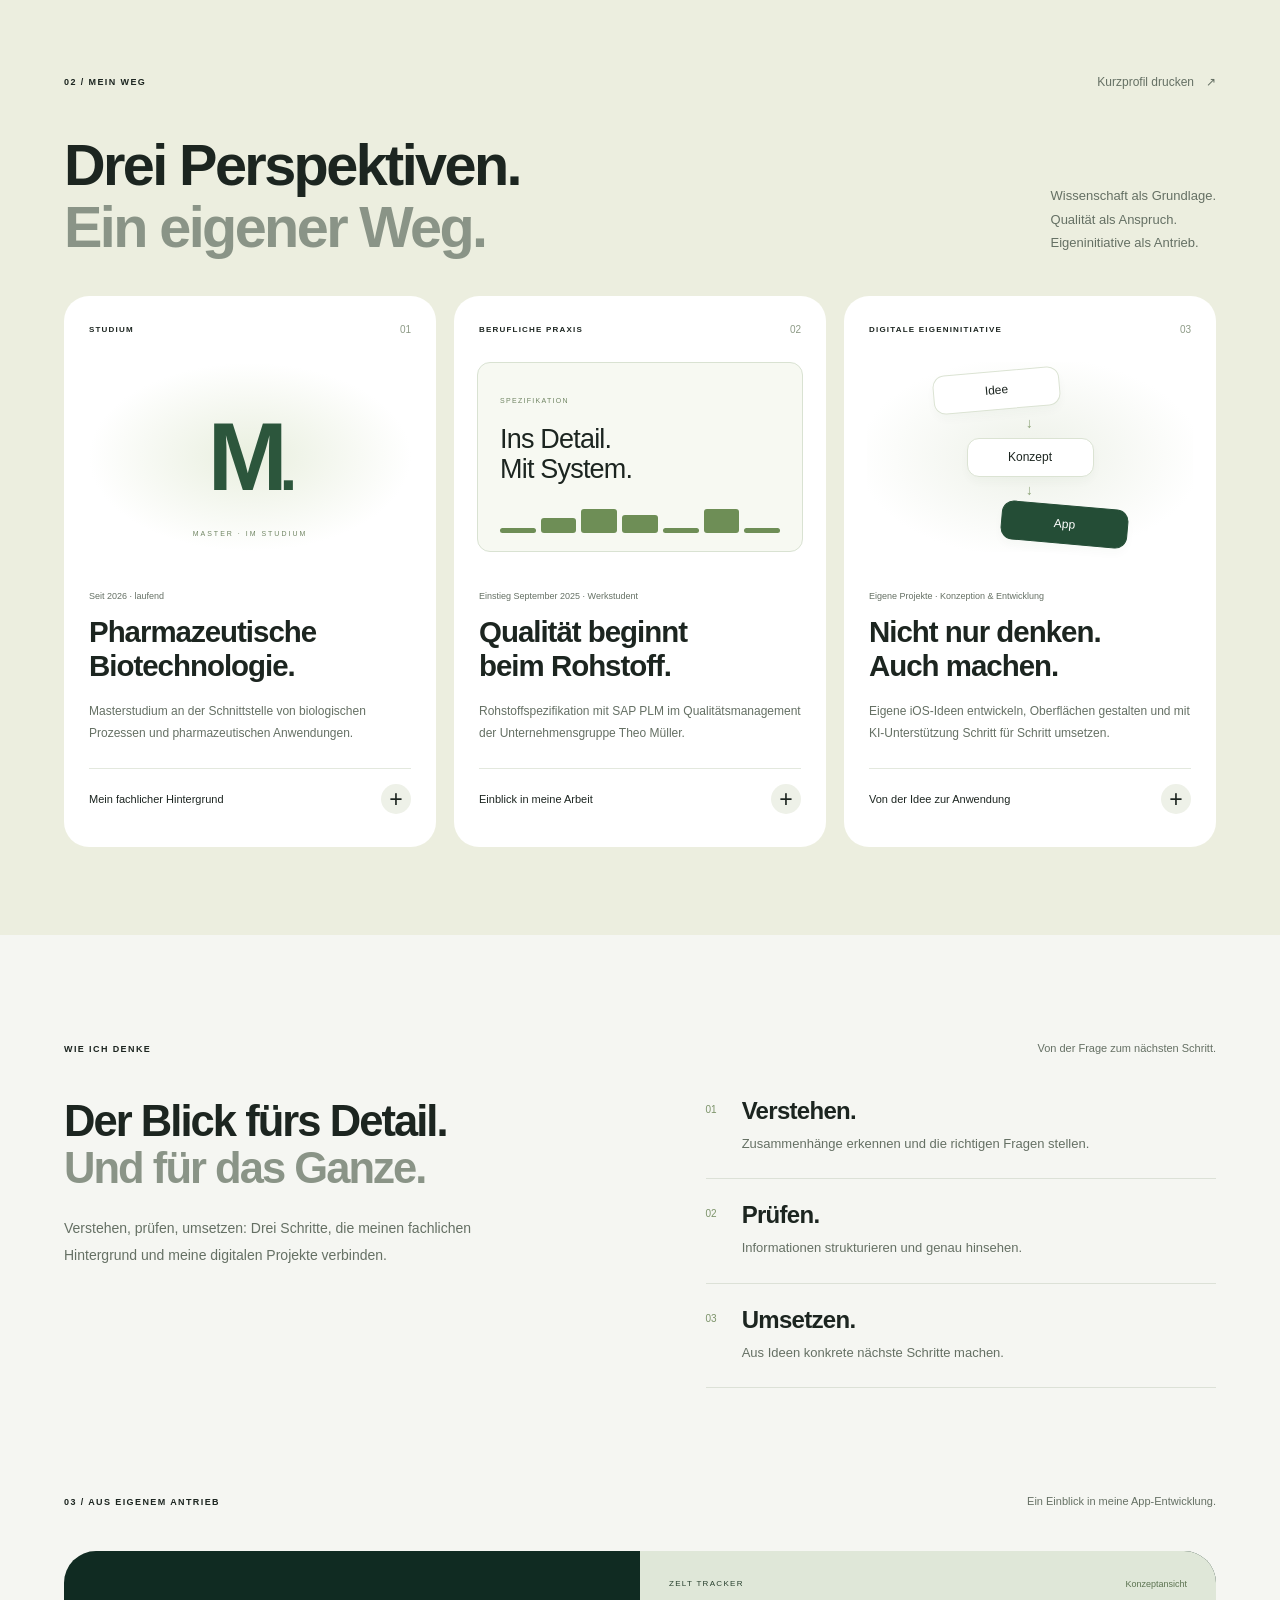
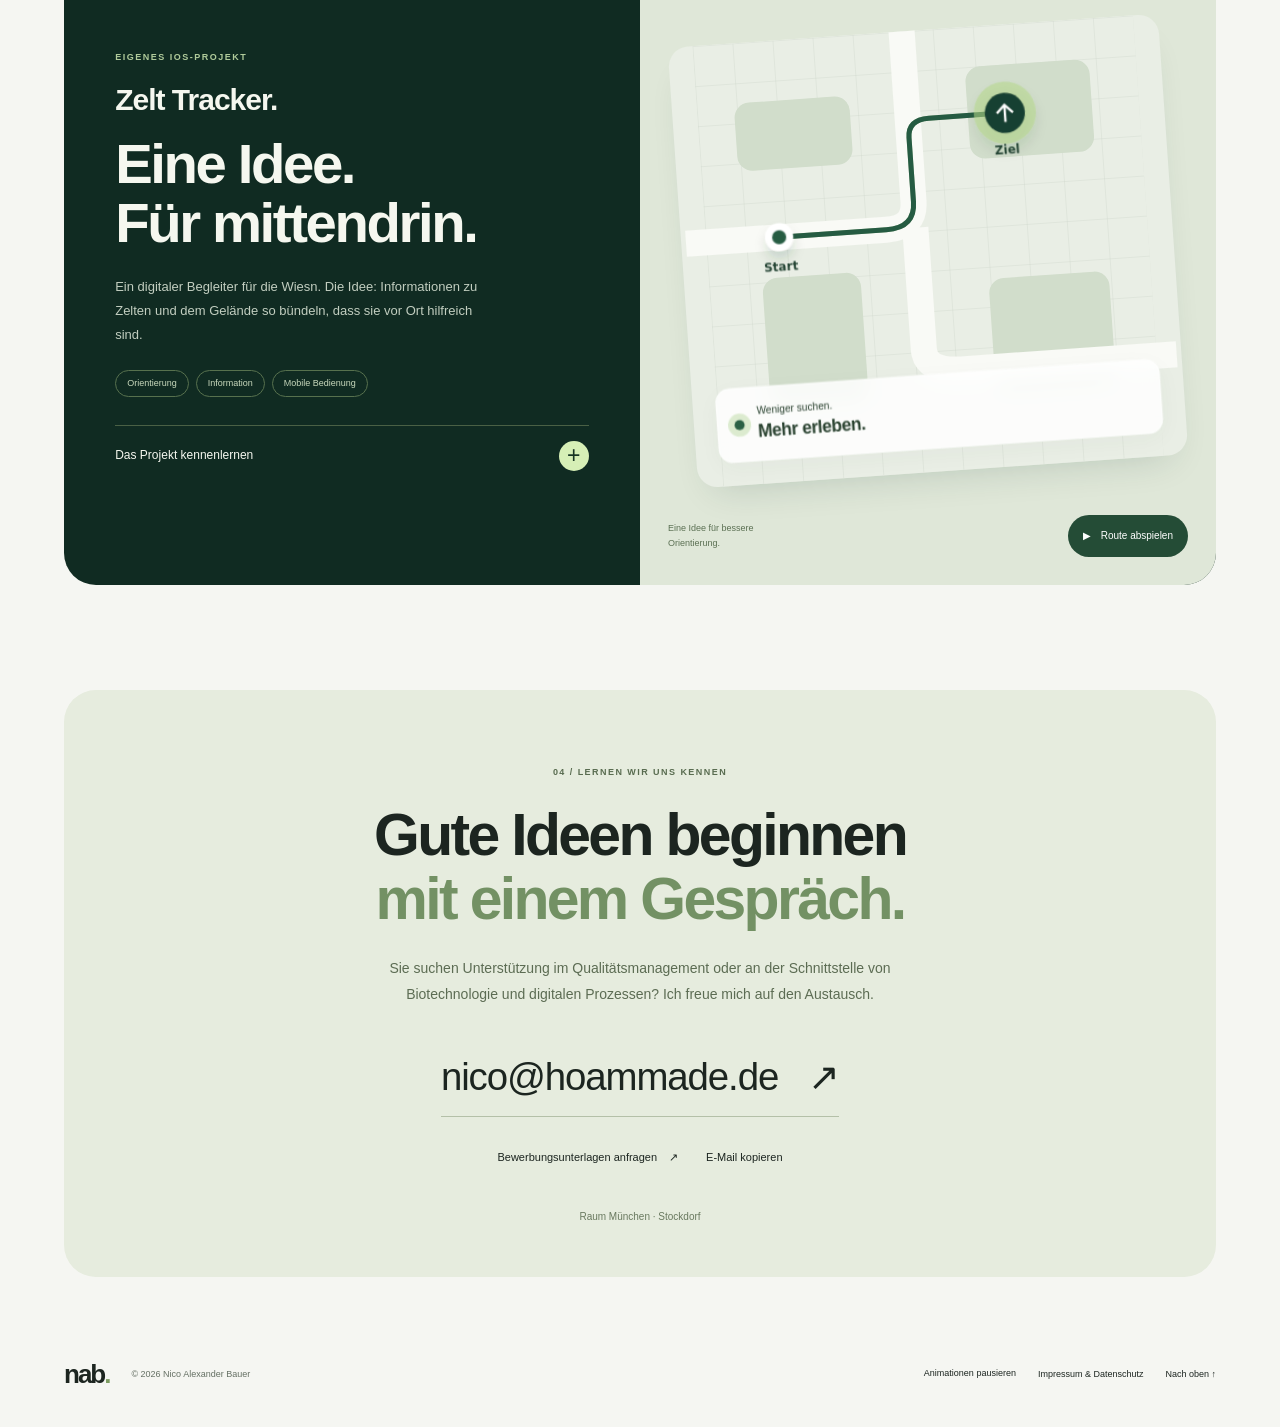
==== commit 16f9c525: "Preview interactive portfolio redesign and current master studies" ====
--- a/index.html
+++ b/index.html
@@ -2,135 +2,104 @@
 <html lang="de">
 <head>
   <meta charset="utf-8">
-  <meta name="viewport" content="width=device-width, initial-scale=1">
-  <meta name="description" content="Nico Alexander Bauer – Lebensmitteltechnologie, Qualitätsmanagement und digitale Projekte. Berufliches Profil, praktische Erfahrung und Kontakt.">
-  <meta name="theme-color" content="#193c34">
+  <meta name="viewport" content="width=device-width,initial-scale=1">
+  <meta name="description" content="Nico Alexander Bauer – Masterstudent der Pharmazeutischen Biotechnologie, Qualitätsmanagement und eigene digitale Projekte. Profil, Erfahrung und Kontakt.">
+  <meta name="theme-color" content="#f5f6f2">
+  <meta name="referrer" content="strict-origin-when-cross-origin">
   <meta property="og:type" content="website">
   <meta property="og:locale" content="de_DE">
-  <meta property="og:title" content="Nico Alexander Bauer | Profil & Projekte">
-  <meta property="og:description" content="Lebensmitteltechnologie. Qualität. Digitales. Lernen Sie meinen fachlichen Hintergrund und meine eigenen Projekte kennen.">
+  <meta property="og:title" content="Nico Alexander Bauer | Wissenschaft. Qualität. Digitales.">
+  <meta property="og:description" content="Pharmazeutische Biotechnologie, praktische Erfahrung im Qualitätsmanagement und eigene App-Ideen. Lernen wir uns kennen.">
+  <meta property="og:url" content="https://nico-alexander-bauer.de/">
   <link rel="canonical" href="https://nico-alexander-bauer.de/">
-  <meta property="og:url" content="https://nico-alexander-bauer.de/">
-  <meta name="referrer" content="strict-origin-when-cross-origin">
+  <link rel="icon" href="assets/favicon.svg" type="image/svg+xml">
+  <link rel="stylesheet" href="styles.css?v=20261016-3">
+  <script src="script.js?v=20261016-3" defer></script>
   <title>Nico Alexander Bauer | Profil & Projekte</title>
-  <link rel="icon" href="assets/favicon.svg" type="image/svg+xml">
-  <link rel="stylesheet" href="styles.css">
-  <script src="script.js" defer></script>
 </head>
 <body>
   <a class="skip-link" href="#inhalt">Zum Inhalt</a>
   <header class="site-header">
     <div class="header-inner wrap">
-      <a class="wordmark" href="#start" aria-label="Nico Alexander Bauer – Startseite">NAB<span aria-hidden="true">.</span></a>
+      <a class="wordmark" href="#start" aria-label="Nico Alexander Bauer – Startseite">nab<span>.</span></a>
       <button class="menu-toggle" type="button" aria-expanded="false" aria-controls="navigation" hidden>Menü <span aria-hidden="true">+</span></button>
       <nav id="navigation" aria-label="Hauptnavigation">
-        <a href="#profil">Profil</a>
-        <a href="#erfahrung">Erfahrung</a>
-        <a href="#projekte">Projekte</a>
+        <a href="#profil">Über mich</a><a href="#erfahrung">Mein Weg</a><a href="#projekte">Projekte</a>
         <a class="nav-contact" href="#kontakt">Kontakt <span aria-hidden="true">↗</span></a>
       </nav>
     </div>
+    <div class="reading-progress" aria-hidden="true"></div>
   </header>
 
   <main id="inhalt">
-    <section id="start" class="hero wrap" aria-labelledby="hero-title">
+    <section class="hero wrap" id="start" aria-labelledby="hero-title">
       <div class="hero-copy">
-        <p class="eyebrow"><span class="status-dot" aria-hidden="true"></span> Lebensmitteltechnologie · Qualität · Digitales</p>
+        <p class="eyebrow"><span class="status-dot" aria-hidden="true"></span> Wissenschaft. Qualität. Digitales.</p>
         <h1 id="hero-title">Nico Alexander<br><span>Bauer.</span></h1>
-        <p class="hero-lead">Verstehen, wie es funktioniert.<br> Weiterdenken, was möglich ist.</p>
-        <p class="hero-description">Mein Hintergrund verbindet Lebensmitteltechnologie an der TUM, praktische Erfahrung im Qualitätsmanagement und die Umsetzung eigener digitaler Ideen.</p>
-        <div class="actions">
-          <a class="button button-primary" href="#kontakt">Ins Gespräch kommen <span aria-hidden="true">↗</span></a>
-          <a class="text-link" href="#erfahrung">Mein Hintergrund <span aria-hidden="true">↓</span></a>
-        </div>
-        <p class="location"><svg viewBox="0 0 24 24" aria-hidden="true"><path d="M19 10c0 5-7 11-7 11S5 15 5 10a7 7 0 1 1 14 0Z"/><circle cx="12" cy="10" r="2.4"/></svg> Raum München · Stockdorf</p>
+        <p class="hero-lead">Neugierig auf das Wie.<br>Bereit für das Weiter.</p>
+        <p class="hero-description">Masterstudent der Pharmazeutischen Biotechnologie. Praktische Erfahrung im Qualitätsmanagement. Und eigene Ideen, die digital werden.</p>
+        <div class="actions"><a class="button button-primary" href="#profil">Mich kennenlernen <span aria-hidden="true">↓</span></a><a class="text-link" href="#kontakt">Ins Gespräch kommen <span aria-hidden="true">↗</span></a></div>
+        <p class="location">Raum München · Stockdorf</p>
       </div>
-      <aside class="hero-art" aria-label="Mein Ansatz: verstehen, prüfen, umsetzen">
-        <div class="art-top"><span>MEIN ANSATZ</span><span aria-hidden="true">01 — 03</span></div>
-        <svg class="orbital" viewBox="0 0 440 360" aria-hidden="true" focusable="false">
-          <defs><pattern id="dots" width="22" height="22" patternUnits="userSpaceOnUse"><circle cx="1" cy="1" r=".8" fill="#668076" opacity=".4"/></pattern></defs>
-          <rect width="440" height="360" fill="url(#dots)"/>
-          <g fill="none" stroke="#8ea99d" stroke-width="1">
-            <circle cx="177" cy="148" r="102"/>
-            <circle cx="263" cy="148" r="102"/>
-            <circle cx="220" cy="222" r="102"/>
-          </g>
-          <circle cx="220" cy="173" r="25" fill="#cbdc9b"/>
-          <path d="M210 173h20m-9-9 9 9-9 9" fill="none" stroke="#193c34" stroke-width="1.7"/>
-          <g fill="#cbdc9b"><circle cx="177" cy="46" r="4"/><circle cx="352" cy="198" r="4"/><circle cx="164" cy="307" r="4"/></g>
-        </svg>
-        <div class="art-title">Neugier trifft<br><em>Sorgfalt.</em></div>
-        <div class="art-bottom"><span>Verstehen.</span><span>Prüfen.</span><span>Umsetzen.</span></div>
-      </aside>
-    </section>
-
-    <div class="context-band">
-      <div class="wrap context-inner"><span>Fachlicher Hintergrund</span><p>Technische Universität München</p><span class="band-divider" aria-hidden="true"></span><p>Qualitätsmanagement & Rohstoffspezifikation</p></div>
-    </div>
-
-    <section id="profil" class="section wrap profile-section" aria-labelledby="profile-title">
-      <div class="section-marker"><span class="section-number">01</span><p>PROFIL</p></div>
-      <div class="section-body">
-        <h2 id="profile-title">Fachlich neugierig.<br><span class="muted-serif">Praktisch orientiert.</span></h2>
-        <div class="profile-columns">
-          <p class="large-copy">Mich interessiert, wie aus Rohstoffen verlässliche Produkte werden – und wie sich komplexe Abläufe verständlicher gestalten lassen.</p>
-          <div class="body-copy"><p>Die Lebensmitteltechnologie ist mein fachlicher Ausgangspunkt. Durch die Arbeit im Qualitätsmanagement beschäftige ich mich mit Rohstoffspezifikationen und strukturierten Produktinformationen.</p><p>Diese Perspektive ergänze ich durch eigene App-Projekte. Dabei verbinde ich Produktideen, technische Umsetzung und KI-gestützte Entwicklung. Mich reizt besonders die Schnittstelle zwischen Wissenschaft, Qualität und digitalen Anwendungen.</p></div>
-        </div>
-        <div class="focus-note"><span class="small-label">BERUFLICHE INTERESSEN</span><p>Qualitätsmanagement · Lebensmitteltechnologie · Biotechnologische und pharmazeutische Prozesse · Digitalisierung</p></div>
+      <div class="hero-experience" data-scene="verstehen">
+        <div class="scene-top"><span>NEUGIER IN BEWEGUNG</span><span class="scene-index" aria-hidden="true">01 / 03</span></div>
+        <div class="scene-art" aria-hidden="true"><div class="scene-fallback"><i></i><i></i><i></i></div><canvas id="idea-canvas"></canvas></div>
+        <div class="scene-caption"><span class="scene-kicker">VERBINDUNGEN ENTDECKEN</span><p class="scene-title">Alles beginnt<br>mit einer Frage.</p></div>
+        <div class="scene-controls" hidden><div class="scene-options" role="group" aria-label="Animation auswählen"><button type="button" data-scene-choice="verstehen" aria-pressed="true">Verstehen</button><button type="button" data-scene-choice="pruefen" aria-pressed="false">Prüfen</button><button type="button" data-scene-choice="umsetzen" aria-pressed="false">Umsetzen</button></div><button class="motion-toggle" type="button" aria-pressed="false" aria-label="Animationen pausieren"><span aria-hidden="true">Ⅱ</span></button></div>
       </div>
     </section>
 
-    <section id="erfahrung" class="section wrap experience-section" aria-labelledby="experience-title">
-      <div class="section-marker"><span class="section-number">02</span><p>ERFAHRUNG</p></div>
-      <div class="section-body">
-        <div class="section-heading"><h2 id="experience-title">Theorie mit<br><span class="muted-serif">Praxis verbinden.</span></h2><button class="text-link print-trigger" type="button" hidden>Kurzprofil drucken <span aria-hidden="true">↗</span></button></div>
-        <div class="experience-list">
-          <article class="experience-item">
-            <div class="experience-meta"><span class="small-label">BERUFLICHE PRAXIS</span><p>Einstieg September 2025</p></div>
-            <div><h3>Qualitätsmanagement &<br class="desktop-break"> Rohstoffspezifikation</h3><p class="organization">Werkstudententätigkeit · Unternehmensgruppe Theo Müller</p><p class="item-copy">Arbeit im Bereich Rohstoffspezifikation mit SAP PLM. Einblicke in die strukturierte Erfassung und Bearbeitung von Spezifikationsdaten im industriellen Qualitätsmanagement.</p><div class="tags"><span>SAP PLM</span><span>Rohstoffspezifikation</span><span>Qualitätsmanagement</span></div></div>
-          </article>
-          <article class="experience-item">
-            <div class="experience-meta"><span class="small-label">AKADEMISCHER HINTERGRUND</span><p>Technische Universität München</p></div>
-            <div><h3>Lebensmitteltechnologie</h3><p class="organization">Studium an der TUM</p><p class="item-copy">Fachlicher Hintergrund in der Verarbeitung von Lebensmitteln und in technologischen Prozessen. Besonderes Interesse an Qualität, Bioprozessen und pharmazeutischer Technologie.</p><div class="tags"><span>Lebensmitteltechnologie</span><span>Bioprozesse</span><span>Pharmazeutische Technologie</span></div></div>
-          </article>
-          <article class="experience-item">
-            <div class="experience-meta"><span class="small-label">EIGENE PROJEKTE</span><p>Konzeption & Entwicklung</p></div>
-            <div><h3>Digitale Ideen umsetzen</h3><p class="organization">Eigeninitiierte App-Projekte</p><p class="item-copy">Konzeption und KI-gestützte Umsetzung von iOS-Anwendungen – von der Definition der Funktionen über die Gestaltung der Bedienung bis zur Arbeit mit Swift, Xcode und GitHub.</p><div class="tags"><span>Produktkonzeption</span><span>Swift / iOS</span><span>GitHub</span><span>KI-gestützte Entwicklung</span></div></div>
-          </article>
-        </div>
-      </div>
+    <div class="context-band wrap"><p><span>AKTUELL</span>Master · Pharmazeutische Biotechnologie</p><p><span>PRAXIS</span>Qualitätsmanagement · SAP PLM</p><p><span>EIGENINITIATIVE</span>Digitale Produkte · iOS</p></div>
+
+    <section id="profil" class="profile-section section wrap" aria-labelledby="profile-title">
+      <div class="section-label reveal"><span>01 / ÜBER MICH</span><span>Fachlich neugierig. Praktisch orientiert.</span></div>
+      <h2 id="profile-title" class="statement reveal">Komplexes verstehen.<br><span class="text-muted">Klarheit schaffen.</span><br><span class="text-green">Ideen weiterbringen.</span></h2>
+      <div class="profile-bottom reveal"><p class="profile-intro">Mich interessiert, wie aus wissenschaftlichem Wissen verlässliche Produkte werden. Und wie digitale Ideen dabei helfen können.</p><div class="profile-description"><p>Seit 2026 studiere ich im Master Pharmazeutische Biotechnologie. Mein fachlicher Hintergrund in der Lebensmitteltechnologie an der TUM und meine Arbeit mit Rohstoffspezifikationen verbinden Theorie und industrielle Praxis.</p><p>In eigenen App-Projekten beschäftige ich mich mit einer weiteren Perspektive: Wie werden komplexe Informationen im Alltag wirklich nützlich?</p></div></div>
     </section>
 
-    <section class="skills-section" aria-labelledby="skills-title">
-      <div class="wrap skills-layout">
-        <div><p class="eyebrow light-eyebrow">WAS ICH EINBRINGE</p><h2 id="skills-title">Ein Blick fürs Detail.<br><em>Und für das Ganze.</em></h2></div>
-        <div class="skills-list">
-          <article><span aria-hidden="true">01</span><div><h3>Fachlicher Kontext</h3><p>Lebensmitteltechnologie, Rohstoffe und Qualitätsmanagement zusammen betrachten.</p></div></article>
-          <article><span aria-hidden="true">02</span><div><h3>Strukturierte Informationen</h3><p>Erfahrung mit Spezifikationsdaten und der Arbeit in SAP PLM.</p></div></article>
-          <article><span aria-hidden="true">03</span><div><h3>Digitale Eigeninitiative</h3><p>Eigene Anwendungen konzipieren, mit KI-Unterstützung entwickeln und schrittweise verbessern.</p></div></article>
-        </div>
-      </div>
+    <section id="erfahrung" class="experience-section section" aria-labelledby="experience-title">
+      <div class="wrap"><div class="section-label reveal"><span>02 / MEIN WEG</span><button class="text-link print-trigger" type="button" hidden>Kurzprofil drucken <span aria-hidden="true">↗</span></button></div>
+      <div class="section-heading reveal"><h2 id="experience-title">Drei Perspektiven.<br><span class="text-muted">Ein eigener Weg.</span></h2><p>Wissenschaft als Grundlage.<br>Qualität als Anspruch.<br>Eigeninitiative als Antrieb.</p></div>
+      <div class="experience-grid">
+        <article class="experience-card study-card reveal">
+          <div class="card-top"><span class="eyebrow">STUDIUM</span><span class="card-number" aria-hidden="true">01</span></div>
+          <div class="study-mark" aria-hidden="true">M<span>.</span><i>MASTER · IM STUDIUM</i></div>
+          <p class="card-meta">Seit 2026 · laufend</p><h3>Pharmazeutische<br>Biotechnologie.</h3><p class="card-description">Masterstudium an der Schnittstelle von biologischen Prozessen und pharmazeutischen Anwendungen.</p>
+          <details class="card-details" data-dialog="study"><summary><span>Mein fachlicher Hintergrund</span><span class="plus" aria-hidden="true">+</span></summary><div class="detail-content"><p class="eyebrow">STUDIUM & FACHLICHER HINTERGRUND</p><h2>Wissenschaft.<br>Mit Anwendung.</h2><div class="detail-row"><span>Seit 2026</span><div><h3>Masterstudium Pharmazeutische Biotechnologie</h3><p>Aktuell im Studium. Im Mittelpunkt meines Interesses stehen biologische Prozesse, pharmazeutische Anwendungen und die Verbindung zur industriellen Praxis.</p></div></div><div class="detail-row"><span>Fachliche Basis</span><div><h3>Lebensmitteltechnologie · TUM</h3><p>Mein Hintergrund in der Lebensmitteltechnologie umfasst die Verarbeitung von Lebensmitteln und technologische Prozesse. Darauf baut mein Interesse an Qualität, Bioprozessen und pharmazeutischer Technologie auf.</p></div></div><div class="tags"><span>Pharmazeutische Biotechnologie</span><span>Lebensmitteltechnologie</span><span>Bioprozesse</span></div></div></details>
+        </article>
+        <article class="experience-card quality-card reveal">
+          <div class="card-top"><span class="eyebrow">BERUFLICHE PRAXIS</span><span class="card-number" aria-hidden="true">02</span></div>
+          <div class="quality-mark" aria-hidden="true"><span>SPEZIFIKATION</span><b>Ins Detail.<br>Mit System.</b><div><i></i><i></i><i></i><i></i><i></i><i></i><i></i></div></div>
+          <p class="card-meta">Einstieg September 2025 · Werkstudent</p><h3>Qualität beginnt<br>beim Rohstoff.</h3><p class="card-description">Rohstoffspezifikation mit SAP PLM im Qualitätsmanagement der Unternehmensgruppe Theo Müller.</p>
+          <details class="card-details" data-dialog="quality"><summary><span>Einblick in meine Arbeit</span><span class="plus" aria-hidden="true">+</span></summary><div class="detail-content"><p class="eyebrow">QUALITÄTSMANAGEMENT</p><h2>Genau hinsehen.<br>Zusammenhänge verstehen.</h2><p class="detail-lead">Werkstudententätigkeit im Bereich Rohstoffspezifikation bei der Unternehmensgruppe Theo Müller. Einstieg im September 2025.</p><div class="detail-row"><span>Arbeitsfeld</span><div><h3>Strukturierte Produktinformationen</h3><p>Arbeit mit Rohstoffspezifikationen und SAP PLM. Einblicke in die Erfassung und Bearbeitung von Spezifikationsdaten im industriellen Qualitätsmanagement.</p></div></div><div class="detail-row"><span>Perspektive</span><div><h3>Qualität braucht Sorgfalt</h3><p>Die Arbeit verbindet fachlichen Kontext mit strukturierten Informationen – und schärft meinen Blick für Details und nachvollziehbare Abläufe.</p></div></div><div class="tags"><span>SAP PLM</span><span>Rohstoffspezifikation</span><span>Qualitätsmanagement</span></div></div></details>
+        </article>
+        <article class="experience-card digital-card reveal">
+          <div class="card-top"><span class="eyebrow">DIGITALE EIGENINITIATIVE</span><span class="card-number" aria-hidden="true">03</span></div>
+          <div class="digital-mark" aria-hidden="true"><span>Idee</span><i>→</i><span>Konzept</span><i>→</i><span>App</span></div>
+          <p class="card-meta">Eigene Projekte · Konzeption & Entwicklung</p><h3>Nicht nur denken.<br>Auch machen.</h3><p class="card-description">Eigene iOS-Ideen entwickeln, Oberflächen gestalten und mit KI-Unterstützung Schritt für Schritt umsetzen.</p>
+          <details class="card-details" data-dialog="digital"><summary><span>Von der Idee zur Anwendung</span><span class="plus" aria-hidden="true">+</span></summary><div class="detail-content"><p class="eyebrow">EIGENE DIGITALE PROJEKTE</p><h2>Aus Neugier<br>wird Eigeninitiative.</h2><p class="detail-lead">Ich konzipiere eigene Anwendungen und arbeite mit KI-Unterstützung an ihrer technischen Umsetzung.</p><div class="detail-row"><span>Konzeption</span><div><h3>Mit der richtigen Frage beginnen</h3><p>Was soll die Anwendung erleichtern? Welche Informationen braucht man dafür? Und wie wird daraus eine verständliche Bedienung?</p></div></div><div class="detail-row"><span>Umsetzung</span><div><h3>Entwickeln. Ausprobieren. Verbessern.</h3><p>Arbeit mit Swift, Xcode und GitHub – von der Strukturierung der Funktionen bis zur schrittweisen Weiterentwicklung. Ein Beispiel dafür ist mein iOS-Projekt Zelt Tracker.</p></div></div><div class="tags"><span>Produktkonzeption</span><span>Swift / iOS</span><span>GitHub</span><span>KI-gestützte Entwicklung</span></div><a class="button button-primary" href="#projekte" data-dialog-link>Zum Projekt <span aria-hidden="true">↓</span></a></div></details>
+        </article>
+      </div></div>
     </section>
 
-    <section id="projekte" class="section wrap projects-section" aria-labelledby="projects-title">
-      <div class="section-marker"><span class="section-number">03</span><p>PROJEKTE</p></div>
-      <div class="section-body">
-        <h2 id="projects-title">Ideen werden<br><span class="muted-serif">konkret.</span></h2>
-        <p class="section-intro">Ein Einblick in meine eigene App-Entwicklung – von der Idee bis zur nutzerfreundlichen Anwendung.</p>
-        <div class="project-grid">
-          <article class="project-card">
-            <div class="project-visual wiesn-visual" aria-hidden="true"><div class="visual-label">ORIENTIERUNG · iOS</div><svg viewBox="0 0 360 200" focusable="false"><path d="M-30 175 100 82l65 47 94-80 120 74M-20 14l97 73 1 110M153-25l31 71 175 6M192 224l-25-97 82-75 32-60" fill="none" stroke="#dae0d5" stroke-width="19"/><path d="m53 135 47-34 65 47 66-56" fill="none" stroke="#476550" stroke-width="3" stroke-dasharray="5 7"/><circle cx="53" cy="135" r="8" fill="#476550"/><circle cx="231" cy="92" r="18" fill="#193c34"/><path d="m224 93 7-8 7 8m-7-8v16" fill="none" stroke="#d7e4b6" stroke-width="2"/></svg><span class="visual-caption">Information wird Orientierung.</span></div>
-            <div class="project-copy"><p class="small-label">EIGENES APP-PROJEKT</p><h3>Zelt Tracker</h3><p>Ein digitaler Begleiter für die Wiesn. Die Projektidee: Informationen zu Zelten und dem Gelände so bündeln, dass sie vor Ort hilfreich sind.</p><details><summary>Einblick ins Projekt <span aria-hidden="true">+</span></summary><div class="detail-copy"><p><strong>Fragestellung</strong>Wie lassen sich viele ortsbezogene Informationen in einer verständlichen mobilen Oberfläche zusammenführen?</p><p><strong>Mein Beitrag</strong>Produktidee, Funktionskonzeption und KI-gestützte iOS-Entwicklung.</p><p><strong>Schwerpunkte</strong>Informationsstruktur, Karten und nutzerorientierte Bedienung.</p></div></details></div>
-          </article>
-        </div>
-      </div>
+    <section class="approach-section section wrap" aria-labelledby="approach-title">
+      <div class="section-label reveal"><span>WIE ICH DENKE</span><span>Von der Frage zum nächsten Schritt.</span></div>
+      <div class="approach-layout reveal"><div><h2 id="approach-title">Der Blick fürs Detail.<br><span class="text-muted">Und für das Ganze.</span></h2><p class="section-intro">Verstehen, prüfen, umsetzen: Drei Schritte, die meinen fachlichen Hintergrund und meine digitalen Projekte verbinden.</p></div><ol class="approach-list"><li><span>01</span><div><h3>Verstehen.</h3><p>Zusammenhänge erkennen und die richtigen Fragen stellen.</p></div></li><li><span>02</span><div><h3>Prüfen.</h3><p>Informationen strukturieren und genau hinsehen.</p></div></li><li><span>03</span><div><h3>Umsetzen.</h3><p>Aus Ideen konkrete nächste Schritte machen.</p></div></li></ol></div>
     </section>
 
-    <section id="kontakt" class="contact-section wrap" aria-labelledby="contact-title">
-      <div class="contact-heading"><p class="eyebrow">KONTAKT</p><h2 id="contact-title">Lernen wir<br><span class="muted-serif">uns kennen.</span></h2></div>
-      <div class="contact-copy"><p>Sie suchen Unterstützung im Qualitätsmanagement oder an der Schnittstelle von Technologie und digitalen Prozessen? Ich freue mich auf den Austausch.</p><a class="email-link" href="mailto:nico@hoammade.de">nico@hoammade.de <span aria-hidden="true">↗</span></a><div class="contact-actions"><a class="text-link" href="mailto:nico@hoammade.de?subject=Anfrage%20Bewerbungsunterlagen">Bewerbungsunterlagen anfragen <span aria-hidden="true">↗</span></a><button class="copy-email text-link" type="button" hidden>E-Mail kopieren</button></div><p id="copy-status" class="copy-status" role="status" aria-live="polite"></p><p class="contact-location">Raum München · Stockdorf</p></div>
+    <section id="projekte" class="projects-section section wrap" aria-labelledby="projects-title">
+      <div class="section-label reveal"><span>03 / AUS EIGENEM ANTRIEB</span><span>Ein Einblick in meine App-Entwicklung.</span></div>
+      <article class="project-feature reveal">
+        <div class="project-copy"><p class="eyebrow">EIGENES iOS-PROJEKT</p><h2 id="projects-title">Zelt Tracker.</h2><p class="project-headline">Eine Idee.<br>Für mittendrin.</p><p class="project-description">Ein digitaler Begleiter für die Wiesn. Die Idee: Informationen zu Zelten und dem Gelände so bündeln, dass sie vor Ort hilfreich sind.</p><div class="tags"><span>Orientierung</span><span>Information</span><span>Mobile Bedienung</span></div>
+        <details class="project-details" data-dialog="project"><summary><span>Das Projekt kennenlernen</span><span class="plus" aria-hidden="true">+</span></summary><div class="detail-content"><p class="eyebrow">ZELT TRACKER · EIGENES APP-PROJEKT</p><h2>Information wird<br>Orientierung.</h2><p class="detail-lead">Wie lassen sich viele ortsbezogene Informationen in einer verständlichen mobilen Oberfläche zusammenführen?</p><div class="detail-row"><span>Die Idee</span><div><h3>Hilfreich, wenn man unterwegs ist</h3><p>Informationen zu Zelten und dem Wiesn-Gelände an einem Ort bündeln und so aufbereiten, dass sie sich vor Ort schnell erfassen lassen.</p></div></div><div class="detail-row"><span>Mein Beitrag</span><div><h3>Vom Konzept zur iOS-Entwicklung</h3><p>Produktidee, Funktionskonzeption und KI-gestützte Umsetzung. Schwerpunkte sind Informationsstruktur, Karten und nutzerorientierte Bedienung.</p></div></div><p class="detail-note">Die animierte Karte auf dieser Website ist eine schematische Konzeptansicht. Sie zeigt keine Live-Daten und keine reale Navigationsroute.</p></div></details></div>
+        <div class="project-demo"><div class="demo-top"><span>ZELT TRACKER</span><span>Konzeptansicht</span></div><div class="map-stage"><svg viewBox="0 0 440 440" role="img" aria-labelledby="map-title"><title id="map-title">Schematische Route zwischen einem Startpunkt und einem Ziel auf einer abstrakten Karte</title><defs><pattern id="map-grid" width="40" height="40" patternUnits="userSpaceOnUse"><path d="M40 0H0V40" fill="none" stroke="#cbd5c8" stroke-width=".7"/></pattern><filter id="map-shadow"><feDropShadow dx="0" dy="8" stdDeviation="6" flood-color="#174436" flood-opacity=".14"/></filter></defs><rect width="440" height="440" fill="#e9eee5"/><rect width="440" height="440" fill="url(#map-grid)"/><g fill="#d1ddcb"><rect x="37" y="60" width="115" height="68" rx="15"/><rect x="269" y="40" width="124" height="92" rx="15"/><rect x="53" y="236" width="98" height="130" rx="15"/><rect x="278" y="252" width="120" height="114" rx="15"/></g><path d="M-20 196H180Q209 196 209 170V-20M209 196V317Q209 340 245 340H460" fill="none" stroke="#f9faf6" stroke-width="26"/><path class="route-base" d="M73 196H180Q209 196 209 170V106Q209 88 230 88H306" pathLength="100" fill="none" stroke="#aec4a3" stroke-width="5" stroke-linecap="round"/><path class="route-line" d="M73 196H180Q209 196 209 170V106Q209 88 230 88H306" pathLength="100" fill="none" stroke="#255b42" stroke-width="5" stroke-linecap="round"/><g filter="url(#map-shadow)"><circle cx="73" cy="196" r="14" fill="#fff"/><circle cx="73" cy="196" r="7" fill="#255b42"/><circle class="destination-halo" cx="306" cy="88" r="31" fill="#b3d887" opacity=".55"/><circle cx="306" cy="88" r="20" fill="#183f31"/><path d="m298 88 8-8 8 8m-8-8v17" fill="none" stroke="#fff" stroke-width="2.3"/></g><g font-family="system-ui,sans-serif" font-size="12" fill="#244434" font-weight="600"><text x="73" y="230" text-anchor="middle">Start</text><text x="306" y="129" text-anchor="middle">Ziel</text></g></svg><div class="map-caption"><span class="map-dot" aria-hidden="true"></span><span>Weniger suchen.<br><strong>Mehr erleben.</strong></span></div></div><div class="demo-bottom"><p>Eine Idee für bessere Orientierung.</p><button class="route-play" type="button" hidden><span aria-hidden="true">▶</span> Route abspielen</button></div></div>
+      </article>
     </section>
+
+    <section id="kontakt" class="contact-section section wrap" aria-labelledby="contact-title"><div class="contact-inner reveal"><p class="eyebrow">04 / LERNEN WIR UNS KENNEN</p><h2 id="contact-title">Gute Ideen beginnen<br><span>mit einem Gespräch.</span></h2><p class="contact-intro">Sie suchen Unterstützung im Qualitätsmanagement oder an der Schnittstelle von Biotechnologie und digitalen Prozessen? Ich freue mich auf den Austausch.</p><a class="email-link" href="mailto:nico@hoammade.de">nico@hoammade.de <span aria-hidden="true">↗</span></a><div class="contact-actions"><a class="text-link" href="mailto:nico@hoammade.de?subject=Anfrage%20Bewerbungsunterlagen">Bewerbungsunterlagen anfragen <span aria-hidden="true">↗</span></a><button class="copy-email text-link" type="button" hidden>E-Mail kopieren</button></div><p id="copy-status" role="status" aria-live="polite"></p><p class="contact-location">Raum München · Stockdorf</p></div></section>
   </main>
-  <footer class="site-footer wrap"><a class="wordmark" href="#start" aria-label="Zurück zum Anfang">NAB<span aria-hidden="true">.</span></a><p>© 2026 Nico Alexander Bauer</p><div><a href="kontakt-datenschutz.html">Impressum & Datenschutz</a><a href="#start">Nach oben ↑</a></div></footer>
+
+  <footer class="site-footer wrap"><a class="wordmark" href="#start" aria-label="Zurück zum Anfang">nab<span>.</span></a><p>© 2026 Nico Alexander Bauer</p><div><button class="footer-motion text-link" type="button" hidden>Animationen pausieren</button><a href="kontakt-datenschutz.html">Impressum & Datenschutz</a><a href="#start">Nach oben ↑</a></div></footer>
+  <dialog id="detail-dialog" aria-labelledby="dialog-title"><div class="dialog-shell"><button class="dialog-close" type="button" aria-label="Detailfenster schließen"><span aria-hidden="true">×</span></button><div class="dialog-body"></div></div></dialog>
 </body>
 </html>
--- a/styles.css
+++ b/styles.css
@@ -1,9 +1,21 @@
-@charset "UTF-8";
-:root{--paper:#f7f6f1;--ink:#242d28;--muted:#5d685e;--green:#193c34;--accent:#cbdc9b;--line:#d9ded3;--serif:Georgia,'Times New Roman',serif;--sans:-apple-system,BlinkMacSystemFont,'Segoe UI',Arial,sans-serif;--gutter:clamp(22px,5vw,80px)}
-*{box-sizing:border-box}html{scroll-behavior:smooth;scroll-padding-top:105px}body{margin:0;background:var(--paper);color:var(--ink);font-family:var(--sans);line-height:1.65;-webkit-font-smoothing:antialiased}::selection{background:var(--accent);color:var(--green)}a{color:inherit;text-decoration:none}button{font:inherit;color:inherit}button,a,summary{-webkit-tap-highlight-color:transparent}button{cursor:pointer}svg{display:block}p,h1,h2,h3{margin:0}h1,h2,h3{font-weight:400}a:focus-visible,button:focus-visible,summary:focus-visible{outline:3px solid #718c44;outline-offset:6px}button[hidden],[hidden]{display:none!important}.wrap{width:100%;max-width:1360px;margin-inline:auto;padding-inline:var(--gutter)}.skip-link{position:fixed;top:12px;left:12px;z-index:50;background:var(--green);color:white;padding:12px 20px;transform:translateY(-150%)}.skip-link:focus{transform:translateY(0)}.site-header{position:sticky;top:0;z-index:10;background:rgba(247,246,241,.97);border-bottom:1px solid var(--line)}.header-inner{display:flex;justify-content:space-between;align-items:center;min-height:87px;gap:32px}.wordmark{font-size:29px;font-weight:750;letter-spacing:-1.8px;line-height:1}.wordmark span{color:#729145}nav{display:flex;gap:36px;align-items:center;font-size:14px}nav a{padding-block:12px;position:relative}nav a:not(.nav-contact)::after{content:'';position:absolute;bottom:6px;left:0;width:0;height:1px;background:var(--green);transition:width .2s}nav a:hover::after,nav a[aria-current="location"]::after{width:100%}.nav-contact{border:1px solid #bbc6b7;padding:9px 17px;min-height:44px}.nav-contact span{margin-left:13px}.nav-contact:hover{background:#e8ecdf}.menu-toggle{display:none;background:none;border:1px solid var(--line);padding:8px 14px;min-height:44px}.hero{display:grid;grid-template-columns:1.25fr .9fr;align-items:center;gap:clamp(35px,6vw,100px);padding-block:83px 75px}.eyebrow,.small-label{font-size:10px;letter-spacing:1.8px;line-height:1.7;font-weight:600}.eyebrow{display:flex;align-items:center;gap:10px;text-transform:uppercase}.status-dot{width:7px;height:7px;background:#6c864e;border-radius:50%;flex-shrink:0}h1{font-family:var(--serif);font-size:clamp(57px,6.3vw,86px);line-height:1.02;letter-spacing:-3.5px;margin-top:30px}h1>span{color:var(--green)}.hero-lead{font-size:clamp(19px,1.65vw,23px);font-weight:500;line-height:1.5;margin-top:27px;letter-spacing:-.4px}.hero-description{max-width:465px;font-size:15px;line-height:1.85;color:var(--muted);margin-top:18px}.actions{display:flex;align-items:center;gap:27px;flex-wrap:wrap;margin-top:30px}.button{min-height:49px;display:inline-flex;align-items:center;justify-content:space-between;gap:25px;padding:13px 20px;font-size:13px;font-weight:500;transition:background .2s}.button-primary{background:var(--green);color:var(--paper);border:1px solid var(--green)}.button-primary:hover{background:#295247}.text-link{display:inline-flex;align-items:center;gap:13px;border:0;border-bottom:1px solid #b2bcaa;background:none;padding:8px 0;font-size:13px;line-height:1.55;text-align:left;min-height:40px}.text-link:hover{border-color:var(--green)}.location{font-size:11px;color:var(--muted);display:flex;gap:7px;align-items:center;margin-top:33px}.location svg{width:14px;height:14px;fill:none;stroke:currentColor;stroke-width:1.4}.hero-art{background:var(--green);color:#eff0e7;min-height:510px;position:relative;padding:29px 30px 24px;overflow:hidden}.art-top,.art-bottom{display:flex;justify-content:space-between;font-size:9px;letter-spacing:1.5px}.art-top{color:#c4d1c4}.orbital{width:calc(100% + 36px);margin:3px -18px -25px}.art-title{font-family:var(--serif);font-size:clamp(36px,4vw,51px);line-height:1.13;letter-spacing:-1px;position:relative}.art-title em{font-weight:400;color:var(--accent)}.art-bottom{border-top:1px solid #547064;margin-top:27px;padding-top:18px;letter-spacing:.3px;font-size:10px;color:#ccd8cb}.context-band{border-block:1px solid var(--line)}.context-inner{display:flex;align-items:center;gap:30px;min-height:78px;font-size:12px}.context-inner>span:first-child{font-size:10px;text-transform:uppercase;letter-spacing:1px;color:var(--muted);margin-right:auto}.context-inner>p{font-weight:500}.band-divider{width:1px;height:18px;background:var(--line)}.section{display:grid;grid-template-columns:160px 1fr;gap:35px;padding-block:100px}.section-marker{display:flex;align-items:flex-start;gap:12px;font-size:10px;letter-spacing:1.4px;padding-top:12px}.section-number{color:#6a7f57}.section-marker p{font-weight:600}h2{font-family:var(--serif);font-size:clamp(36px,4.25vw,55px);line-height:1.13;letter-spacing:-1.7px}.muted-serif{color:#64735d;font-style:italic}.profile-columns{display:grid;grid-template-columns:1fr 1fr;gap:55px;margin-top:40px}.large-copy{font-size:21px;line-height:1.65;letter-spacing:-.3px}.body-copy,.item-copy{color:var(--muted);font-size:14px;line-height:1.85}.body-copy p+p{margin-top:17px}.focus-note{border-top:1px solid var(--line);margin-top:37px;padding-top:22px;display:grid;grid-template-columns:150px 1fr;gap:24px}.focus-note .small-label{font-size:9px}.focus-note>p{color:var(--muted);font-size:12px;line-height:1.9}.experience-section{padding-top:16px}.section-heading{display:flex;align-items:flex-end;justify-content:space-between;gap:25px}.print-trigger{flex-shrink:0}.experience-list{margin-top:40px;border-top:1px solid var(--line)}.experience-item{display:grid;grid-template-columns:200px 1fr;gap:35px;border-bottom:1px solid var(--line);padding:33px 0}.experience-meta{padding-top:3px}.experience-meta .small-label{font-size:9px;letter-spacing:1.1px}.experience-meta>p{font-size:11px;color:var(--muted);margin-top:9px;line-height:1.8;max-width:180px}h3{font-size:23px;letter-spacing:-.6px;line-height:1.35}.organization{font-size:12px;margin-top:8px;color:var(--muted)}.item-copy{margin-top:17px;max-width:560px}.tags{display:flex;flex-wrap:wrap;gap:6px;margin-top:19px}.tags>span{font-size:10px;padding:3px 9px;border:1px solid #d3dacb;color:#485c46;line-height:1.6}.skills-section{background:var(--green);color:#f4f3ec;padding-block:75px}.skills-layout{display:grid;grid-template-columns:1fr 1fr;gap:95px;align-items:start}.light-eyebrow{color:#c8d4be}.skills-section h2{font-size:clamp(32px,3.4vw,45px);margin-top:21px}.skills-section h2 em{color:var(--accent)}.skills-list article{display:flex;gap:24px;padding:21px 0;border-bottom:1px solid #456358}.skills-list article:first-child{padding-top:0}.skills-list article>span{font-size:10px;color:#b7cba0;padding-top:5px}.skills-list h3{font-size:17px;letter-spacing:0}.skills-list p{color:#ccd6cc;font-size:13px;line-height:1.8;margin-top:6px;max-width:380px}.section-intro{max-width:560px;color:var(--muted);font-size:14px;margin-top:24px;line-height:1.8}.project-grid{display:grid;grid-template-columns:1fr 1fr;gap:27px;margin-top:35px;align-items:start}.project-card{min-width:0}.project-card:only-child{grid-column:1 / -1;display:grid;grid-template-columns:minmax(0,1fr) minmax(0,1fr);gap:27px;align-items:start}.project-card:only-child .project-copy{padding-top:0}.project-visual{position:relative;min-height:262px;overflow:hidden;background:#e7ebdf;padding-top:19px}.visual-label{font-size:8px;letter-spacing:1.5px;color:#3c5547;margin-inline:22px}.project-visual svg{width:100%;height:200px}.visual-caption{display:block;font-family:var(--serif);font-size:16px;letter-spacing:-.2px;margin:0 22px 21px;color:#294534;position:relative}.project-copy{padding-top:24px}.project-copy .small-label{font-size:8px;letter-spacing:1.5px;color:#5a6a51}.project-copy h3{font-family:var(--serif);font-size:29px;letter-spacing:-.9px;margin-top:7px}.project-copy>p:not(.small-label){font-size:13px;color:var(--muted);line-height:1.8;margin-top:14px}.project-copy details{margin-top:23px;border-block:1px solid var(--line)}summary{display:flex;align-items:center;justify-content:space-between;gap:14px;padding:15px 0;font-size:12px;cursor:pointer;list-style:none;min-height:49px}summary::-webkit-details-marker{display:none}summary span{font-size:20px;font-weight:300;line-height:1}details[open] summary span{transform:rotate(45deg)}.detail-copy{font-size:12px;color:var(--muted);line-height:1.8;padding:1px 0 17px}.detail-copy p+p{margin-top:13px}.detail-copy strong{display:block;color:var(--ink);font-weight:500}.contact-section{display:grid;grid-template-columns:1fr 1fr;gap:70px;padding-block:65px 76px;border-top:1px solid var(--line)}.contact-heading h2{margin-top:20px;font-size:clamp(42px,4.6vw,62px)}.contact-copy{padding-top:9px;min-width:0}.contact-copy>p:first-child{max-width:460px;font-size:14px;color:var(--muted);line-height:1.85}.email-link{display:flex;align-items:center;justify-content:space-between;gap:18px;font-size:clamp(19px,2.2vw,29px);letter-spacing:-.7px;border-bottom:1px solid #b5c0ac;margin-top:25px;padding-bottom:13px;overflow-wrap:anywhere}.email-link:hover{color:#557140}.contact-actions{display:flex;align-items:center;gap:22px;flex-wrap:wrap;margin-top:15px}.contact-actions .text-link{font-size:11px}.copy-email{border-bottom-color:transparent}.copy-status{font-size:11px;color:var(--green);min-height:19px;margin-top:7px}.contact-location{font-size:11px;color:var(--muted);margin-top:13px}.site-footer{border-top:1px solid var(--line);min-height:95px;display:flex;align-items:center;gap:27px}.site-footer .wordmark{font-size:22px}.site-footer>p{font-size:10px;color:var(--muted)}.site-footer>div{display:flex;gap:26px;margin-left:auto;font-size:10px}.site-footer a:not(.wordmark){padding-block:13px}.site-footer a:hover{text-decoration:underline}.legal-page{max-width:840px;margin-inline:auto;padding:70px var(--gutter) 90px}.legal-page .back-link{font-size:13px;display:inline-block;margin-bottom:30px;border-bottom:1px solid var(--line)}.legal-page h1{font-size:clamp(39px,5vw,62px);margin-top:0;letter-spacing:-1.9px}.legal-page h2{font-family:var(--sans);font-size:21px;letter-spacing:-.4px;line-height:1.5;margin-top:38px}.legal-page p,.legal-page li{font-size:14px;color:var(--muted);margin-top:14px;line-height:1.8}.legal-page a:not(.back-link){text-decoration:underline;text-underline-offset:3px;overflow-wrap:anywhere}.legal-page ul{padding-left:20px}.legal-page .legal-date{font-size:11px;margin-top:20px}
-@media(min-width:1440px){.hero{padding-block:100px 90px}.hero-art{min-height:550px}.orbital{max-height:325px;margin-bottom:-5px}}
-@media(max-width:1050px){.section{grid-template-columns:105px 1fr;gap:25px}.hero{gap:35px;padding-block:60px}.hero-art{min-height:470px;padding-inline:23px}.hero h1{font-size:66px}.hero .eyebrow{font-size:8px;letter-spacing:1.1px}.hero-description{font-size:14px}.actions{gap:18px}.actions .button{font-size:12px;padding-inline:15px;gap:18px}.actions .text-link{font-size:12px}.art-title{margin-top:8px}.profile-columns{gap:32px}.experience-item{grid-template-columns:155px 1fr;gap:25px}.skills-layout{gap:50px}.context-inner{gap:22px}.context-inner>span:first-child{max-width:110px}.contact-section{gap:45px}}
-@media(max-width:760px){html{scroll-padding-top:88px}.header-inner{min-height:73px}.wordmark{font-size:26px}nav{gap:20px;font-size:12px}.nav-contact{padding:7px 12px}.hero{grid-template-columns:1fr;gap:36px;padding-block:43px}.hero h1{font-size:clamp(54px,10vw,76px);letter-spacing:-2.6px;margin-top:26px}.hero .eyebrow{font-size:9px;letter-spacing:1.3px}.hero-description{max-width:540px}.hero-art{min-height:0;padding:24px 26px 22px;display:grid;grid-template-columns:1fr 1fr;grid-template-areas:'top top' 'title graphic' 'bottom bottom';column-gap:20px;align-items:center}.art-top{grid-area:top}.orbital{grid-area:graphic;margin:0 -20px 0 0;width:100%;min-width:0;max-height:230px}.art-title{grid-area:title;font-size:clamp(32px,6vw,43px);margin:0}.art-bottom{grid-area:bottom;margin-top:5px}.context-inner{flex-wrap:wrap;gap:7px 14px;padding-block:20px;font-size:11px}.context-inner>span:first-child{flex-basis:100%;max-width:none;margin-bottom:5px;font-size:9px}.context-inner .band-divider{height:14px}.section{grid-template-columns:1fr;gap:21px;padding-block:62px}.section-marker{padding:0;font-size:9px}.section h2{font-size:40px}.profile-columns{gap:24px;margin-top:28px}.large-copy{font-size:19px}.body-copy{font-size:13px}.focus-note{grid-template-columns:1fr;gap:10px;margin-top:28px}.experience-section{padding-top:0}.experience-item{grid-template-columns:155px 1fr;gap:25px}.section-heading{align-items:center}.section-heading .text-link{font-size:11px}.skills-section{padding-block:51px}.skills-layout{grid-template-columns:1fr;gap:35px}.skills-section h2{font-size:36px}.skills-list p{max-width:none}.skills-list article{padding:17px 0}.project-grid{gap:23px}.project-visual{min-height:230px}.project-visual svg{height:170px}.visual-caption{font-size:14px;margin-inline:17px}.visual-label{font-size:7px;margin-inline:17px}.project-copy h3{font-size:26px}.contact-section{padding-block:49px;gap:35px;grid-template-columns:1fr}.contact-heading h2{font-size:48px}.email-link{font-size:27px;max-width:500px}.site-footer{flex-wrap:wrap;gap:12px 21px;padding-block:24px}.site-footer>div{margin-left:auto;gap:20px}.site-footer>p{font-size:9px}}
-@media(max-width:520px){.project-card:only-child{grid-template-columns:1fr;gap:0}.project-card:only-child .project-copy{padding-top:24px}.header-inner{flex-wrap:wrap;gap:0}.js .menu-toggle{display:inline-flex;align-items:center;gap:17px}.js nav{display:none}.js nav.is-open{display:flex}nav{flex-basis:100%;justify-content:space-between;gap:15px;padding:0 0 16px}.js nav.is-open{padding-top:8px}.hero .eyebrow{font-size:8px;letter-spacing:1px;gap:7px}.hero h1{font-size:clamp(46px,10.6vw,58px)}.hero-lead{font-size:19px;margin-top:24px}.actions{gap:18px}.hero-description{font-size:14px;line-height:1.8}.hero-art{padding:22px 21px 19px;column-gap:8px}.art-title{font-size:33px}.orbital{width:calc(100% + 12px);margin-right:-12px;height:180px}.art-top{font-size:8px}.art-bottom{font-size:9px}.location{margin-top:25px}.context-inner{gap:7px}.context-inner .band-divider{display:none}.context-inner>p{flex-basis:100%}.profile-columns{grid-template-columns:1fr}.large-copy{font-size:20px}.section h2{font-size:38px}.experience-item{grid-template-columns:1fr;gap:18px;padding-block:28px}.experience-meta{display:flex;justify-content:space-between;gap:20px;align-items:flex-start}.experience-meta .small-label{max-width:150px;font-size:8px}.experience-meta>p{margin-top:0;font-size:10px;max-width:150px;text-align:right}.experience-item h3{font-size:23px}.section-heading{flex-wrap:wrap;gap:13px}.experience-list{margin-top:25px}.desktop-break{display:none}.organization{font-size:11px}.item-copy{font-size:13px}.skills-section h2{font-size:33px}.project-grid{grid-template-columns:1fr;gap:40px}.project-visual{min-height:245px}.project-visual svg{height:185px}.visual-label{font-size:8px}.visual-caption{font-size:16px}.project-copy h3{font-size:30px}.contact-heading h2{font-size:45px}.email-link{font-size:clamp(21px,5.4vw,27px)}.contact-actions{gap:10px 22px}.site-footer>div{flex-basis:100%;margin-left:0;justify-content:space-between}.legal-page{padding-top:40px}.legal-page h1{font-size:39px}.legal-page h2{font-size:20px}}
-@media(prefers-reduced-motion:reduce){html{scroll-behavior:auto}*,*::before,*::after{transition:none!important;animation:none!important}}
-@media print{@page{size:A4;margin:14mm}html{scroll-behavior:auto}body{background:white;color:#151f1a;font-size:10pt}.site-header,.hero-art,.context-band,.actions,.section-marker,.skills-section,.projects-section,.print-trigger,.copy-email,.copy-status,.contact-actions,.site-footer,.skip-link{display:none!important}.wrap{max-width:none;padding:0}.hero{display:block;padding:0 0 6mm}.eyebrow{font-size:7pt}.hero h1{font-size:32pt;line-height:1.05;margin-top:4mm;letter-spacing:-1pt}.hero h1 br{display:none}.hero h1>span{margin-left:8pt}.hero-lead{font-size:13pt;margin-top:4mm}.hero-lead br{display:none}.hero-description{font-size:9pt;max-width:none;line-height:1.5;margin-top:2mm}.location{font-size:8pt;margin-top:3mm}.section{display:block;padding:4mm 0}.section h2{font-size:18pt;line-height:1.2;letter-spacing:-.5pt}.section h2 br{display:none}.section h2 .muted-serif{margin-left:4pt}.profile-columns{display:block;margin-top:3mm}.large-copy{font-size:10pt;line-height:1.5}.body-copy,.focus-note{display:none}.experience-list{margin-top:4mm}.experience-item{grid-template-columns:38mm 1fr;gap:7mm;padding:4mm 0;break-inside:avoid}.experience-meta .small-label{font-size:6pt}.experience-meta>p,.organization{font-size:8pt}.experience-item h3{font-size:13pt;line-height:1.25}.item-copy{font-size:8.5pt;line-height:1.5;margin-top:2mm}.tags{margin-top:2mm;gap:4px}.tags>span{font-size:6.5pt;padding:1px 5px}.desktop-break{display:none}.contact-section{display:block;padding:5mm 0 0;border-top:0}.contact-heading{display:none}.contact-copy{padding:0}.contact-copy>p:first-child,.contact-location{display:none}.email-link{display:inline;font-size:12pt;margin:0;padding:0;border:0}.email-link span{display:none}.legal-page{max-width:none;padding:0}.legal-page .back-link{display:none}.legal-page h1{font-size:24pt}.legal-page h2{font-size:14pt;margin-top:6mm}.legal-page p,.legal-page li{font-size:10pt}}
+:root{--paper:#f5f6f2;--white:#fff;--ink:#1c2520;--muted:#657064;--green:#275c42;--deep:#102b22;--lime:#d6efb6;--line:#dce1d7;--gutter:clamp(22px,5vw,76px);--font:-apple-system,BlinkMacSystemFont,"Segoe UI",sans-serif;--ease:cubic-bezier(.2,.7,.25,1)}
+*{box-sizing:border-box}html{scroll-behavior:smooth;scroll-padding-top:100px}body{margin:0;background:var(--paper);color:var(--ink);font:16px/1.6 var(--font);-webkit-font-smoothing:antialiased}body.dialog-open{overflow:hidden}::selection{background:var(--lime);color:var(--deep)}h1,h2,h3,p{margin:0}h1,h2,h3{line-height:1.08;letter-spacing:-.045em}h1,h2{font-weight:650}h3{font-weight:600}a{color:inherit;text-decoration:none}button{font:inherit;color:inherit;cursor:pointer}button,a,summary{-webkit-tap-highlight-color:transparent}button{touch-action:manipulation}button[hidden],[hidden]{display:none!important}button:focus-visible,a:focus-visible,summary:focus-visible{outline:3px solid #6c9753;outline-offset:5px}svg{display:block;max-width:100%}.wrap{width:100%;max-width:1440px;margin-inline:auto;padding-inline:var(--gutter)}.skip-link{position:fixed;top:10px;left:12px;z-index:100;background:var(--deep);color:white;padding:13px 20px;border-radius:10px;transform:translateY(-150%)}.skip-link:focus{transform:translateY(0)}
+.site-header{position:sticky;top:0;z-index:20;background:rgba(245,246,242,.86);border-bottom:1px solid #dde2d8;backdrop-filter:blur(20px);-webkit-backdrop-filter:blur(20px)}.header-inner{min-height:76px;display:flex;align-items:center;justify-content:space-between;gap:30px}.wordmark{font-size:32px;font-weight:750;letter-spacing:-2px;line-height:1}.wordmark span{color:#7c9c61}nav{display:flex;gap:32px;align-items:center;font-size:12px;font-weight:500}nav a{padding:11px 0;transition:color .2s}nav a:hover,nav a[aria-current=location]{color:var(--green)}nav .nav-contact{padding:8px 17px;background:var(--ink);color:white;border-radius:30px;display:flex;gap:18px;min-height:40px;align-items:center}nav .nav-contact:hover{background:var(--green)}.reading-progress{position:absolute;bottom:-1px;left:0;height:2px;background:var(--green);width:100%;transform:scaleX(0);transform-origin:left}.menu-toggle{background:transparent;border:1px solid var(--line);border-radius:25px;padding:8px 15px;min-height:44px;font-size:13px;display:none}.menu-toggle span{font-size:20px;margin-left:15px}
+.hero{display:grid;grid-template-columns:1.03fr 1fr;gap:clamp(30px,4vw,64px);align-items:center;padding-top:62px;padding-bottom:64px}.eyebrow{font-size:10px;font-weight:650;letter-spacing:1.45px;line-height:1.6;text-transform:uppercase}.hero .eyebrow{display:flex;align-items:center;gap:9px;letter-spacing:1.1px;color:var(--green)}.status-dot{width:6px;height:6px;background:#6c9255;border-radius:50%;flex-shrink:0}.hero h1{font-size:clamp(51px,5.6vw,82px);line-height:.99;margin-top:27px;letter-spacing:-.055em}.hero h1 span{color:var(--green)}.hero-lead{font-size:clamp(23px,2.3vw,33px);font-weight:500;line-height:1.26;letter-spacing:-1px;margin-top:29px}.hero-description{font-size:15px;color:var(--muted);max-width:420px;line-height:1.8;margin-top:19px}.actions{display:flex;flex-wrap:wrap;align-items:center;gap:20px;margin-top:28px}.button{display:inline-flex;align-items:center;justify-content:space-between;gap:24px;min-height:48px;padding:13px 20px;border-radius:40px;font-size:13px;font-weight:500;transition:transform .25s var(--ease),background .25s}.button:hover{transform:translateY(-2px)}.button-primary{background:var(--green);color:white}.button-primary:hover{background:#163d2b}.text-link{display:inline-flex;align-items:center;gap:12px;border:0;border-bottom:1px solid transparent;background:none;padding:10px 0;font-size:12px;line-height:1.5;min-height:40px;text-align:left}.text-link:hover{border-bottom-color:currentColor}.location{font-size:11px;color:var(--muted);margin-top:29px}
+.hero-experience{position:relative;min-width:0;height:590px;border-radius:32px;overflow:hidden;background:radial-gradient(ellipse at 65% 30%,#31553d 0%,#142f26 46%,#0b211b 100%);color:#f6faef;isolation:isolate}.scene-top{position:absolute;inset:26px 27px auto;display:flex;justify-content:space-between;gap:20px;color:#c3d2be;font-size:8px;letter-spacing:1.6px;z-index:2}.scene-index{font-variant-numeric:tabular-nums}.scene-art{position:absolute;inset:0;overflow:hidden}#idea-canvas{width:100%;height:100%;display:block;position:relative;z-index:1}.scene-fallback{position:absolute;inset:14% 10% 28%;display:flex;align-items:center;justify-content:center}.scene-fallback i{position:absolute;width:60%;aspect-ratio:1;border:1px solid #8ca87b99;border-radius:50%}.scene-fallback i:nth-child(1){transform:translateX(-23%) rotateX(20deg)}.scene-fallback i:nth-child(2){transform:translateX(23%) rotateY(20deg)}.scene-fallback i:nth-child(3){transform:translateY(24%) scale(.9)}.canvas-ready .scene-fallback{display:none}.scene-caption{position:absolute;left:29px;bottom:101px;z-index:2;pointer-events:none;max-width:90%}.scene-kicker{font-size:8px;letter-spacing:1.8px;color:#bcd1a9}.scene-title{font-size:clamp(32px,3.4vw,49px);line-height:1.08;letter-spacing:-1.8px;font-weight:500;margin-top:13px}.scene-controls{position:absolute;bottom:24px;left:24px;right:24px;display:flex;gap:12px;align-items:center;justify-content:space-between;z-index:3}.scene-options{display:flex;padding:5px;gap:2px;border:1px solid #91aa7b33;border-radius:40px;background:#e0eccc0a;backdrop-filter:blur(12px);-webkit-backdrop-filter:blur(12px)}.scene-options button{border:0;border-radius:30px;background:none;color:#d2dfcb;font-size:10px;line-height:1;padding:12px 15px;min-height:37px;transition:background .3s,color .3s}.scene-options button[aria-pressed=true]{background:var(--lime);color:#163525}.scene-options button:hover{background:#d6efb61c}.scene-options button[aria-pressed=true]:hover{background:var(--lime)}.motion-toggle{height:39px;width:39px;border:1px solid #91aa7b4d;border-radius:50%;background:#e0eccc0a;color:#d2dfcb;flex-shrink:0;font-size:14px;line-height:1}.motion-toggle:hover{background:#e0eccc22}
+.context-band{display:grid;grid-template-columns:1.2fr 1fr .8fr;gap:24px;padding-top:28px;padding-bottom:28px;border-top:1px solid var(--line);border-bottom:1px solid var(--line)}.context-band p{font-size:11px;font-weight:500;line-height:1.7}.context-band span{display:block;font-size:8px;font-weight:600;letter-spacing:1.4px;color:var(--muted);margin-bottom:5px}.section{padding-top:105px;padding-bottom:105px}.section-label{display:flex;justify-content:space-between;gap:24px;align-items:center;font-size:9px;letter-spacing:1.4px;color:var(--muted);margin-bottom:40px}.section-label>span:first-child{color:var(--ink);font-weight:600}.section-label>span:last-child:not(:first-child){letter-spacing:0;font-size:11px}.section-label .text-link{padding-block:0;min-height:24px;letter-spacing:0}h2{font-size:clamp(36px,4.5vw,62px)}.text-muted{color:#8a9487}.text-green{color:var(--green)}.statement{font-size:clamp(45px,5.8vw,82px);line-height:1.09;letter-spacing:-.045em}.profile-bottom{display:grid;grid-template-columns:1fr 1fr;gap:70px;max-width:1040px;margin-top:46px}.profile-intro{font-size:22px;line-height:1.5;letter-spacing:-.4px;max-width:480px}.profile-description{font-size:14px;color:var(--muted);line-height:1.85}.profile-description p+p{margin-top:16px}
+.experience-section{background:#eceedf;padding-top:80px;padding-bottom:88px}.section-heading{display:flex;align-items:flex-end;justify-content:space-between;gap:35px;margin-bottom:38px}.section-heading>p{font-size:13px;color:var(--muted);line-height:1.8;padding-bottom:4px}.experience-grid{display:grid;grid-template-columns:repeat(3,minmax(0,1fr));gap:18px}.experience-card{background:#fff;border-radius:25px;min-width:0;padding:26px 25px 18px;display:flex;flex-direction:column;transition:transform .4s var(--ease),box-shadow .4s var(--ease)}@media(hover:hover){.experience-card:hover{transform:translateY(-6px);box-shadow:0 14px 40px #1c332210}}.card-top{display:flex;justify-content:space-between;align-items:center;gap:12px}.card-top .eyebrow{font-size:8px;letter-spacing:1.2px}.card-number{font-size:10px;color:#8e9b87}.study-mark,.quality-mark,.digital-mark{height:190px;margin:24px -2px 22px}.study-mark{position:relative;display:flex;align-items:center;justify-content:center;font-size:96px;font-weight:650;letter-spacing:-8px;color:#2c563c;line-height:1;background:radial-gradient(ellipse,#e9efdf,transparent 70%)}.study-mark>span{font-size:64px;letter-spacing:-5px;align-self:center;padding-top:22px}.study-mark i{font-size:7px;font-weight:500;letter-spacing:2px;position:absolute;bottom:15px;left:0;right:0;text-align:center;font-style:normal;color:#708563}.card-meta{font-size:9px;color:var(--muted);margin-bottom:12px;min-height:29px;display:flex;align-items:flex-end;line-height:1.6}.experience-card h3{font-size:clamp(22px,2.3vw,31px);line-height:1.15;letter-spacing:-1px}.card-description{font-size:12px;line-height:1.85;color:var(--muted);margin:17px 0 24px}.quality-mark{border:1px solid #d9e2d2;background:#f7f9f2;padding:22px;border-radius:13px;position:relative;overflow:hidden}.quality-mark>span{font-size:7px;letter-spacing:1.3px;color:#708563}.quality-mark b{display:block;font-size:27px;line-height:1.1;font-weight:500;letter-spacing:-.8px;margin-top:14px}.quality-mark>div{position:absolute;bottom:18px;left:22px;right:22px;display:flex;gap:5px;align-items:flex-end;height:24px}.quality-mark i{height:5px;flex:1;background:#6e8e56;border-radius:3px;transform-origin:bottom;animation:quality-bars 4s var(--ease) infinite}.quality-mark i:nth-child(2n){height:15px;animation-delay:-1s}.quality-mark i:nth-child(3n){height:24px;animation-delay:-2s}.quality-mark i:nth-child(4n){height:18px;animation-delay:-3s}.digital-mark{display:flex;flex-direction:column;align-items:center;justify-content:center;gap:7px;position:relative;background:radial-gradient(ellipse,#edf1e8,transparent 75%)}.digital-mark span{font-size:12px;font-weight:500;border:1px solid #dbe3d3;border-radius:12px;min-width:127px;padding:9px 17px;text-align:center;background:#fff;box-shadow:0 5px 10px #1f432407}.digital-mark span:first-child{transform:translateX(-34px) rotate(-5deg)}.digital-mark span:last-child{transform:translateX(34px) rotate(5deg);background:#244d36;color:#fff;border-color:#244d36}.digital-mark i{font-size:14px;font-style:normal;line-height:1;color:#8ca378;transform:rotate(90deg)}.card-details{margin-top:auto;border-top:1px solid #e3e8de}summary{display:flex;align-items:center;justify-content:space-between;gap:10px;cursor:pointer;list-style:none;font-size:11px;font-weight:500;min-height:58px;padding:15px 0}summary::-webkit-details-marker{display:none}.plus{display:grid;place-items:center;height:30px;min-width:30px;width:30px;border-radius:50%;background:#eef1e8;font-size:23px;font-weight:300;line-height:1;transition:background .25s,transform .35s var(--ease)}summary:hover .plus{background:var(--lime);transform:rotate(90deg)}details[open]>.detail-content{padding-bottom:20px}details[open] summary .plus{transform:rotate(45deg)}.card-details .detail-content h2{font-size:29px}.card-details .detail-row{display:block}.card-details .detail-row h3{font-size:18px}.card-details .detail-row>span{display:block;margin-bottom:10px}.card-details .detail-content p{font-size:12px}.card-details .detail-content .eyebrow{font-size:8px}
+.approach-layout{display:grid;grid-template-columns:1.1fr 1fr;gap:80px;align-items:start}.approach-layout h2{font-size:clamp(34px,3.4vw,48px)}.section-intro{font-size:14px;line-height:1.9;max-width:420px;color:var(--muted);margin-top:23px}.approach-list{list-style:none;padding:0;margin:0}.approach-list li{display:flex;gap:25px;padding:23px 0;border-bottom:1px solid var(--line)}.approach-list li:first-child{padding-top:0}.approach-list li>span{font-size:10px;color:#7c936a;line-height:2;padding-top:2px}.approach-list h3{font-size:24px;letter-spacing:-.7px}.approach-list p{font-size:13px;color:var(--muted);margin-top:8px;line-height:1.8}
+.projects-section{padding-top:0}.project-feature{display:grid;grid-template-columns:1fr 1fr;background:var(--deep);border-radius:32px;color:#f5f7ef;overflow:hidden;align-items:center}.project-copy{padding:clamp(30px,4vw,62px);min-width:0}.project-copy .eyebrow{font-size:9px;color:#b0cb9b;letter-spacing:1.5px}.project-copy h2{font-size:30px;letter-spacing:-1px;margin-top:20px}.project-headline{font-size:clamp(43px,4.4vw,64px);line-height:1.06;letter-spacing:-2.4px;font-weight:550;margin-top:17px}.project-description{font-size:13px;line-height:1.85;max-width:370px;color:#c2cec0;margin-top:22px}.tags{display:flex;flex-wrap:wrap;gap:7px;margin-top:23px}.tags span{display:inline-flex;font-size:9px;line-height:1.6;border:1px solid #d3ddcc;border-radius:25px;padding:5px 11px;color:#4c6541}.project-copy .tags span{color:#c9d9bd;border-color:#57714e}.project-details{margin-top:28px;border-top:1px solid #4a6045}.project-details summary{font-size:12px}.project-details .plus{background:#d6efb6;color:#173523}.project-details .detail-content{color:#d7e2ce}.project-details .detail-content h2,.project-details .detail-content h3{color:white}.project-details .detail-row>span{color:#c7d8b7}.project-details .detail-content p{color:#c4d2bc}.project-demo{background:#dfE7d8;align-self:stretch;min-width:0;color:#28402e;display:flex;flex-direction:column;justify-content:center;position:relative;overflow:hidden}.demo-top{display:flex;justify-content:space-between;gap:15px;align-items:center;padding:27px 29px 0;font-size:8px;letter-spacing:1.3px;line-height:1.5}.demo-top span:last-child{letter-spacing:0;color:#5c7351;font-size:9px}.map-stage{position:relative;aspect-ratio:1;max-height:480px;overflow:hidden;margin:20px 21px 0;border-radius:22px;background:#e9eee5;box-shadow:0 20px 40px -20px #173d3330;transform:rotate(-4deg) scale(.92);transition:transform .8s var(--ease)}@media(hover:hover){.project-demo:hover .map-stage{transform:rotate(0) scale(.95)}}.map-stage svg{width:100%;height:100%}.map-caption{position:absolute;bottom:25px;left:25px;right:25px;background:#ffffffd9;backdrop-filter:blur(10px);-webkit-backdrop-filter:blur(10px);border:1px solid #fff;border-radius:15px;padding:17px 18px;display:flex;align-items:center;gap:14px;font-size:11px;line-height:1.5;box-shadow:0 7px 25px #28472c0a}.map-caption strong{font-size:19px;font-weight:600;letter-spacing:-.5px}.map-dot{width:11px;height:11px;border-radius:50%;background:#2b6145;box-shadow:0 0 0 7px #dcebcf;flex-shrink:0}.demo-bottom{display:flex;align-items:center;justify-content:space-between;gap:14px;padding:24px 28px 28px;position:relative}.demo-bottom p{font-size:9px;line-height:1.7;max-width:130px;color:#5b7053}.route-play{background:#244c36;color:#fff;border:0;border-radius:30px;padding:12px 15px;min-height:42px;font-size:10px;white-space:nowrap;display:flex;align-items:center;gap:10px}.route-play:hover{background:#153b27}.route-line{stroke-dasharray:100;stroke-dashoffset:0}.project-demo.is-playing .route-line{animation:draw-route 3s var(--ease) both}.project-demo.is-playing .destination-halo{transform-origin:306px 88px;animation:destination-pulse 1.6s ease-in-out 1.9s both}
+.contact-section{padding-top:0;padding-bottom:70px}.contact-inner{padding:75px 55px 52px;text-align:center;background:#e6ecdE;border-radius:32px}.contact-inner .eyebrow{font-size:9px;color:#596c50}.contact-inner h2{font-size:clamp(35px,4.6vw,66px);margin-top:24px;line-height:1.08}.contact-inner h2 span{color:#739164}.contact-intro{max-width:540px;margin:25px auto 0;font-size:14px;line-height:1.85;color:#5c6c53}.email-link{display:inline-flex;align-items:center;justify-content:center;gap:30px;font-size:clamp(23px,3vw,39px);font-weight:500;letter-spacing:-1.1px;border-bottom:1px solid #b4c0a8;padding:14px 0 8px;margin-top:25px;overflow-wrap:anywhere}.email-link span{transition:transform .3s var(--ease)}.email-link:hover span{transform:translate(4px,-4px)}.contact-actions{display:flex;gap:28px;justify-content:center;align-items:center;flex-wrap:wrap;margin-top:21px}.contact-actions .text-link{font-size:11px}#copy-status{font-size:11px;min-height:21px;margin-top:4px;color:var(--green)}.contact-location{font-size:10px;color:#69795f;margin-top:6px}.site-footer{display:flex;align-items:center;gap:22px;padding-top:5px;padding-bottom:30px;min-height:80px}.site-footer .wordmark{font-size:26px}.site-footer>p{font-size:9px;color:var(--muted)}.site-footer>div{margin-left:auto;display:flex;gap:22px;align-items:center;font-size:9px}.site-footer a:not(.wordmark){padding-block:10px}.site-footer a:hover{text-decoration:underline}.site-footer .text-link{font-size:9px}
+#detail-dialog{padding:0;border:0;border-radius:30px;max-width:min(880px,calc(100vw - 40px));width:880px;max-height:calc(100dvh - 70px);background:var(--paper);color:var(--ink);overflow:auto;overscroll-behavior:contain;box-shadow:0 30px 120px #091c2350}#detail-dialog::backdrop{background:#12201988;backdrop-filter:blur(9px);-webkit-backdrop-filter:blur(9px)}#detail-dialog[open]{animation:dialog-in .4s var(--ease) both}#detail-dialog[open]::backdrop{animation:fade-in .3s ease both}#detail-dialog.is-closing{animation:dialog-out .2s ease both}.dialog-shell{position:relative;padding:70px 64px 60px}.dialog-close{position:sticky;float:right;top:16px;z-index:2;height:39px;width:39px;border:0;border-radius:50%;display:grid;place-items:center;background:#e1e6dc;color:#34452d;font-size:30px;font-weight:300;line-height:1;margin:-48px -42px 0 0}.dialog-close:hover{background:#cedac2}.detail-content>.eyebrow{color:#6b825c;font-size:9px}.detail-content h2{font-size:clamp(32px,4.4vw,56px);margin-top:18px;margin-bottom:28px;line-height:1.08}.detail-lead{font-size:18px;color:#607059;line-height:1.7;max-width:650px;margin-bottom:27px}.detail-row{display:grid;grid-template-columns:125px 1fr;gap:30px;padding:25px 0;border-top:1px solid var(--line)}.detail-row>span{font-size:10px;color:#718268;line-height:1.7;padding-top:4px}.detail-row h3{font-size:21px;line-height:1.25;letter-spacing:-.6px}.detail-row p{font-size:14px;line-height:1.85;color:var(--muted);margin-top:10px}.detail-note{font-size:11px;line-height:1.8;color:var(--muted);padding-top:22px;border-top:1px solid var(--line)}.detail-content>.button{margin-top:25px}.dialog-body .detail-content{padding-bottom:0}
+.legal-page{max-width:850px;margin-inline:auto;padding:70px var(--gutter) 90px}.legal-page .back-link{font-size:13px;margin-bottom:30px;display:inline-block}.legal-page h1{font-size:clamp(36px,5vw,60px);line-height:1.08;letter-spacing:-2px}.legal-page h2{font-size:23px;margin-top:36px;letter-spacing:-.6px}.legal-page p,.legal-page li{font-size:14px;color:var(--muted);margin-top:15px;line-height:1.9}.legal-page a:not(.back-link){text-decoration:underline;text-underline-offset:3px;overflow-wrap:anywhere}.legal-date{font-size:11px!important}.muted-serif{color:#759165}.legal-page ul{padding-left:20px}
+.motion-enabled .reveal.is-awaiting{opacity:0;transform:translateY(26px)}.reveal{transition:opacity .75s var(--ease),transform .75s var(--ease)}.experience-grid>.reveal:nth-child(2){transition-delay:.09s}.experience-grid>.reveal:nth-child(3){transition-delay:.18s}.motion-paused *,.motion-paused *::before,.motion-paused *::after{animation-play-state:paused!important}.motion-paused .reveal{opacity:1!important;transform:none!important;transition:none!important}.motion-paused{scroll-behavior:auto}
+@keyframes quality-bars{0%,100%{transform:scaleY(.6);opacity:.55}50%{transform:scaleY(1);opacity:1}}@keyframes draw-route{from{stroke-dashoffset:100}to{stroke-dashoffset:0}}@keyframes destination-pulse{0%{transform:scale(.8);opacity:.2}60%{transform:scale(1.35);opacity:.6}100%{transform:scale(1);opacity:.55}}@keyframes dialog-in{from{opacity:0;transform:translateY(40px) scale(.96)}to{opacity:1;transform:none}}@keyframes dialog-out{to{opacity:0;transform:translateY(16px) scale(.98)}}@keyframes fade-in{from{opacity:0}to{opacity:1}}
+@media(min-width:1450px){.hero{padding-top:78px;padding-bottom:78px}.hero-experience{height:620px}}
+@media(max-width:1100px){.hero{gap:28px}.hero-experience{height:550px}.hero h1{font-size:clamp(49px,5.9vw,65px)}.actions{gap:10px 16px}.actions .button{font-size:12px;padding-inline:17px}.actions .text-link{font-size:11px}.scene-options button{padding-inline:11px;font-size:9px}.scene-controls{left:19px;right:19px;gap:9px}.scene-caption{left:25px}.profile-bottom{gap:40px}.experience-card{padding:22px 20px 16px}.experience-card h3{font-size:25px}.card-meta{font-size:8px}.quality-mark{padding:18px}.quality-mark b{font-size:24px}.quality-mark>div{left:18px;right:18px}.card-description{font-size:11px}.card-details summary{font-size:10px}.card-top .eyebrow{font-size:7px}.approach-layout{gap:45px}.project-copy{padding:35px}.project-headline{font-size:48px}.project-copy .tags{gap:5px}.project-copy .tags span{font-size:8px;padding-inline:8px}.demo-bottom{padding:23px 21px;gap:10px}.route-play{font-size:9px;padding-inline:12px}.demo-top{padding-inline:23px}.map-stage{margin-inline:14px}.site-footer>div{gap:15px}}
+@media(max-width:800px){.header-inner{min-height:68px}nav{gap:23px}.hero{grid-template-columns:1fr;padding-top:40px;padding-bottom:40px;gap:36px}.hero-copy{max-width:620px}.hero h1{font-size:clamp(58px,9vw,80px);margin-top:24px}.hero-lead{font-size:30px;margin-top:25px}.hero-description{max-width:550px;font-size:15px}.hero-experience{height:560px;border-radius:27px}.scene-title{font-size:47px}.scene-options button{font-size:11px;padding-inline:20px}.scene-controls{left:26px;right:26px}.scene-top{font-size:9px}.scene-caption{left:30px;bottom:106px}.scene-kicker{font-size:9px}.motion-toggle{width:43px;height:43px}.context-band{gap:18px;grid-template-columns:1fr 1fr 1fr}.context-band p{font-size:10px}.section{padding-block:70px}.section-label{margin-bottom:30px}.statement{font-size:clamp(40px,7vw,60px)}.profile-bottom{gap:30px;margin-top:32px}.profile-intro{font-size:20px}.profile-description{font-size:13px}.section-heading{align-items:flex-start}.section-heading>p{font-size:11px}.experience-grid{grid-template-columns:1fr}.experience-card{display:grid;grid-template-columns:1fr 1fr;gap:0 30px;padding:26px}.card-top{grid-column:1/-1}.study-mark,.quality-mark,.digital-mark{grid-column:1;grid-row:2 / 6;height:220px;margin:24px 0 20px;align-self:center}.card-meta{grid-column:2;grid-row:2;margin-top:22px;font-size:9px}.experience-card h3{grid-column:2;grid-row:3;font-size:27px}.card-description{grid-column:2;grid-row:4;font-size:12px;margin-bottom:16px}.card-details{grid-column:2;grid-row:5;font-size:11px}.card-top .eyebrow{font-size:9px}.quality-mark b{font-size:31px}.card-details summary{font-size:11px}.approach-layout{gap:35px;grid-template-columns:1fr 1fr}.approach-layout h2{font-size:34px}.projects-section{padding-top:0}.project-feature{grid-template-columns:1fr}.project-copy{padding:40px}.project-copy h2{font-size:32px}.project-headline{font-size:55px}.project-description{max-width:540px;font-size:14px}.project-copy .tags span{font-size:10px}.project-details{max-width:500px}.project-demo{padding-inline:25px}.map-stage{max-width:480px;width:calc(100% - 28px);margin-inline:auto;max-height:none}.demo-bottom{max-width:510px;width:100%;margin-inline:auto;padding-block:24px 30px}.demo-top{padding-top:25px}.demo-bottom p{font-size:11px;max-width:190px}.route-play{font-size:11px;min-height:44px;padding-inline:17px}.contact-section{padding-top:0;padding-bottom:45px}.contact-inner{padding:55px 35px 40px}.contact-inner h2{font-size:44px}.contact-intro{font-size:13px}.site-footer{flex-wrap:wrap;gap:10px 20px;padding-bottom:25px}.site-footer>div{flex-basis:100%;margin-left:0;gap:24px;justify-content:space-between}}
+@media(max-width:520px){:root{--gutter:22px}html{scroll-padding-top:88px}.header-inner{flex-wrap:wrap;gap:0;min-height:66px}.wordmark{font-size:30px}.js .menu-toggle{display:inline-flex;align-items:center}.js nav{display:none}.js nav.is-open{display:flex}nav{flex-basis:100%;justify-content:space-between;gap:12px;padding:10px 0 17px;font-size:11px}nav .nav-contact{padding:7px 13px;gap:10px}.hero{padding-top:32px;gap:30px}.hero .eyebrow{font-size:8px;letter-spacing:.8px}.hero h1{font-size:clamp(43px,11.5vw,61px);line-height:1.02;letter-spacing:-.055em;margin-top:25px}.hero-lead{font-size:26px;letter-spacing:-.8px;margin-top:22px}.hero-description{font-size:14px;line-height:1.8;margin-top:17px}.actions{margin-top:23px;gap:13px}.actions .button{font-size:11px;gap:16px;padding-inline:16px}.actions .text-link{font-size:10px;gap:8px}.location{margin-top:23px;font-size:10px}.hero-experience{height:475px;border-radius:25px}.scene-top{inset:23px 23px auto;font-size:7px;letter-spacing:1.2px}.scene-caption{left:24px;bottom:99px}.scene-kicker{font-size:7px}.scene-title{font-size:39px;letter-spacing:-1.5px;margin-top:11px}.scene-controls{left:18px;right:18px;bottom:23px;gap:8px}.scene-options{padding:4px;gap:1px}.scene-options button{font-size:9px;padding:12px 11px}.motion-toggle{height:38px;width:38px}.context-band{grid-template-columns:1fr;padding-block:22px;gap:15px}.context-band p{display:grid;grid-template-columns:105px 1fr;gap:13px;align-items:start;font-size:10px}.context-band span{font-size:7px;margin:2px 0 0}.section{padding-block:56px}.section-label{margin-bottom:28px;gap:16px;font-size:8px}.section-label>span:last-child:not(:first-child){display:none}.section-label .text-link{font-size:10px}.statement{font-size:clamp(33px,8.7vw,45px);line-height:1.13;letter-spacing:-1.6px}.profile-bottom{grid-template-columns:1fr;gap:23px;margin-top:27px}.profile-intro{font-size:20px;line-height:1.5}.profile-description{font-size:13px;line-height:1.9}.section-heading{display:block;margin-bottom:27px}.section-heading h2{font-size:36px}.section-heading>p{margin-top:20px;font-size:12px}.section-heading>p br{display:none}.section-heading>p br::after{content:' '}.experience-card{display:flex;padding:25px 23px 16px;border-radius:23px}.card-top .eyebrow{font-size:8px}.study-mark,.quality-mark,.digital-mark{height:185px;width:100%;margin:23px 0}.card-meta{margin-top:0;min-height:0;font-size:9px}.experience-card h3{font-size:30px}.card-description{font-size:13px;margin-bottom:22px;line-height:1.8}.card-details{width:100%}.card-details summary{font-size:11px}.approach-layout{grid-template-columns:1fr;gap:30px}.approach-layout h2{font-size:35px}.section-intro{font-size:13px;margin-top:20px}.approach-list h3{font-size:24px}.approach-list p{font-size:12px}.approach-list li{gap:22px;padding-block:20px}.projects-section{padding-top:0}.project-feature{border-radius:25px}.project-copy{padding:32px 25px 25px}.project-copy .eyebrow{font-size:8px}.project-copy h2{font-size:27px;margin-top:19px}.project-headline{font-size:47px;letter-spacing:-2px}.project-description{font-size:13px;line-height:1.85}.project-copy .tags span{font-size:8px;padding-inline:9px}.project-details summary{font-size:11px}.project-demo{padding-inline:0}.demo-top{font-size:7px;padding-inline:22px}.demo-top span:last-child{font-size:8px}.map-stage{width:calc(100% - 20px);margin-top:13px}.map-caption{bottom:19px;left:19px;right:19px;padding:13px 15px;gap:14px;font-size:10px;border-radius:12px}.map-caption strong{font-size:18px}.map-dot{width:9px;height:9px;box-shadow:0 0 0 5px #dcebcf}.demo-bottom{padding:20px}.demo-bottom p{font-size:9px;max-width:120px}.route-play{font-size:9px;padding-inline:12px;gap:8px}.contact-section{padding-top:0;padding-bottom:32px}.contact-inner{padding:42px 21px 33px;border-radius:25px}.contact-inner .eyebrow{font-size:7px;letter-spacing:1px}.contact-inner h2{font-size:clamp(28px,7vw,38px);line-height:1.13;margin-top:21px;letter-spacing:-1.5px}.contact-intro{font-size:12px;line-height:1.85;margin-top:20px}.email-link{font-size:clamp(19px,5.3vw,27px);gap:18px;letter-spacing:-.8px;margin-top:19px}.contact-actions{gap:0 20px;margin-top:15px}.contact-actions .text-link{font-size:10px}.site-footer{gap:12px 20px}.site-footer>p{font-size:8px}.site-footer>div{flex-wrap:wrap;gap:5px 18px;font-size:8px}.site-footer .text-link{font-size:8px}#detail-dialog{max-width:calc(100vw - 20px);max-height:calc(100dvh - 24px);border-radius:23px}.dialog-shell{padding:64px 25px 35px}.dialog-close{margin:-49px -11px 0 0;top:10px;height:35px;width:35px}.detail-content h2{font-size:35px;margin-top:17px;margin-bottom:25px}.detail-lead{font-size:15px;line-height:1.8}.detail-row{grid-template-columns:1fr;gap:10px;padding-block:21px}.detail-row h3{font-size:21px}.detail-row p{font-size:13px}.detail-row>span{font-size:9px}.detail-note{font-size:10px}.legal-page{padding-top:40px}.legal-page h1{font-size:38px}.legal-page h2{font-size:21px}}
+@media(prefers-reduced-motion:reduce){html{scroll-behavior:auto}*,*::before,*::after{animation:none!important;transition:none!important}.reveal{opacity:1!important;transform:none!important}.map-stage{transform:none!important}}
+@media print{@page{size:A4;margin:13mm}html{scroll-behavior:auto}body{background:white;color:#18211b;font-size:9pt}.site-header,.hero-experience,.context-band,.actions,.section-label,.approach-section,.projects-section,.print-trigger,.copy-email,#copy-status,.contact-actions,.site-footer,.skip-link,.card-top,.study-mark,.quality-mark,.digital-mark,.card-details,dialog{display:none!important}.wrap{max-width:none;padding:0}.hero{display:block;padding:0 0 5mm}.hero .eyebrow{font-size:6.5pt}.hero h1{font-size:29pt;letter-spacing:-1pt;line-height:1.1;margin-top:3mm}.hero h1 br{display:none}.hero h1 span{margin-left:6pt}.hero-lead{font-size:13pt;line-height:1.35;letter-spacing:-.3pt;margin-top:3mm}.hero-lead br{display:none}.hero-description{font-size:9pt;line-height:1.5;max-width:none;margin-top:2mm}.location{font-size:8pt;margin-top:2mm}.section{padding:4mm 0}.reveal{opacity:1!important;transform:none!important}.statement{font-size:18pt;line-height:1.2;letter-spacing:-.5pt}.statement br{display:none}.statement span{margin-left:3pt}.profile-bottom{display:block;margin-top:3mm}.profile-intro{font-size:10pt;line-height:1.5;max-width:none}.profile-description{display:none}.experience-section{background:none}.section-heading{margin:0 0 3mm}.section-heading h2{font-size:18pt}.section-heading h2 br{display:none}.section-heading h2 span{margin-left:3pt}.section-heading>p{display:none}.experience-grid{display:block}.experience-card{display:block;background:none;padding:4mm 0;border-radius:0;border-top:1px solid #cbd3c5;break-inside:avoid;box-shadow:none;transform:none}.card-meta{font-size:7pt;margin:0 0 2mm;min-height:0}.experience-card h3{font-size:13pt;line-height:1.2;letter-spacing:-.3pt}.experience-card h3 br{display:none}.card-description{font-size:8.5pt;line-height:1.5;margin:2mm 0 0}.contact-section{padding:4mm 0 0}.contact-inner{background:none;padding:0;text-align:left}.contact-inner>.eyebrow,.contact-inner h2,.contact-intro,.contact-location{display:none}.email-link{font-size:11pt;border:0;padding:0;margin:0;letter-spacing:0}.email-link span{display:none}.legal-page{padding:0;max-width:none}.legal-page h1{font-size:24pt}.legal-page h2{font-size:14pt;margin-top:6mm}.legal-page p,.legal-page li{font-size:9pt;line-height:1.6}}
+.motion-paused #detail-dialog,.motion-paused #detail-dialog::backdrop{animation:none!important}.motion-paused .route-line{animation:none!important;stroke-dashoffset:0}.motion-paused .map-stage{transform:none!important;transition:none!important}
